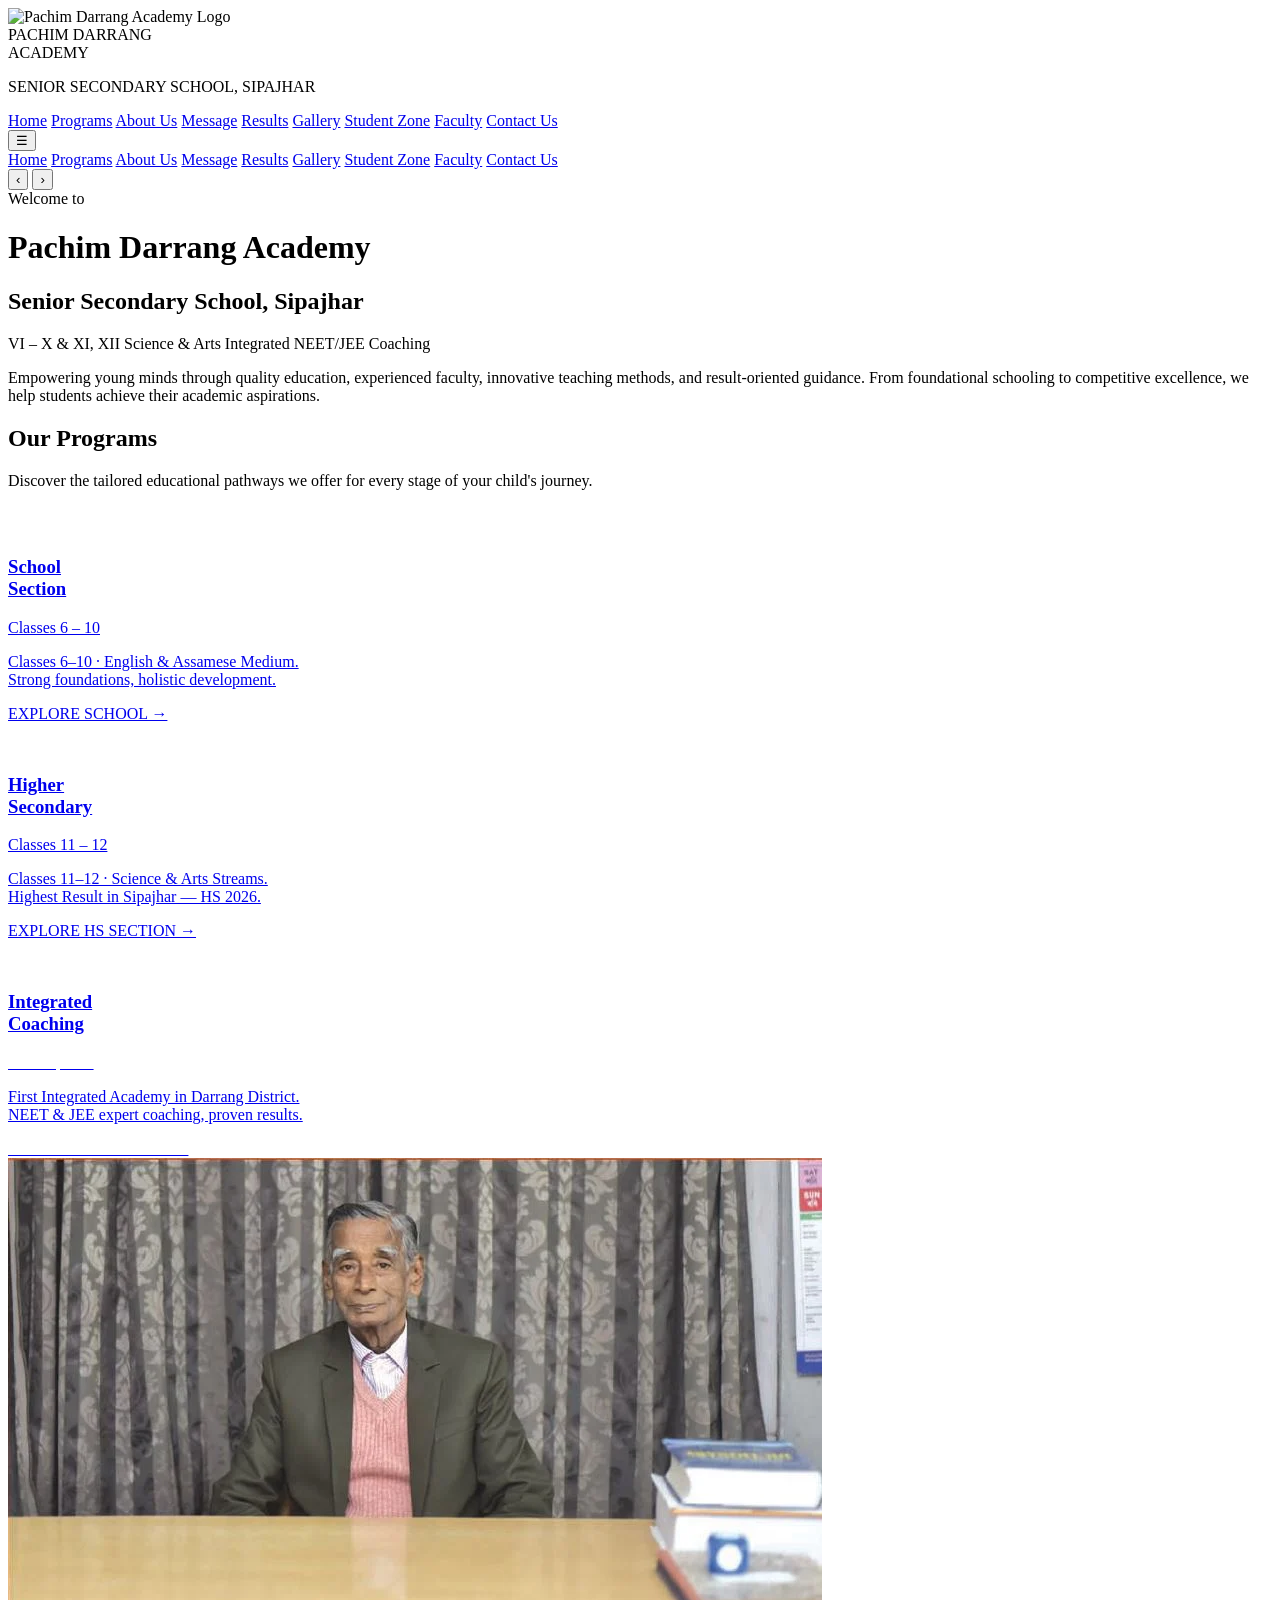
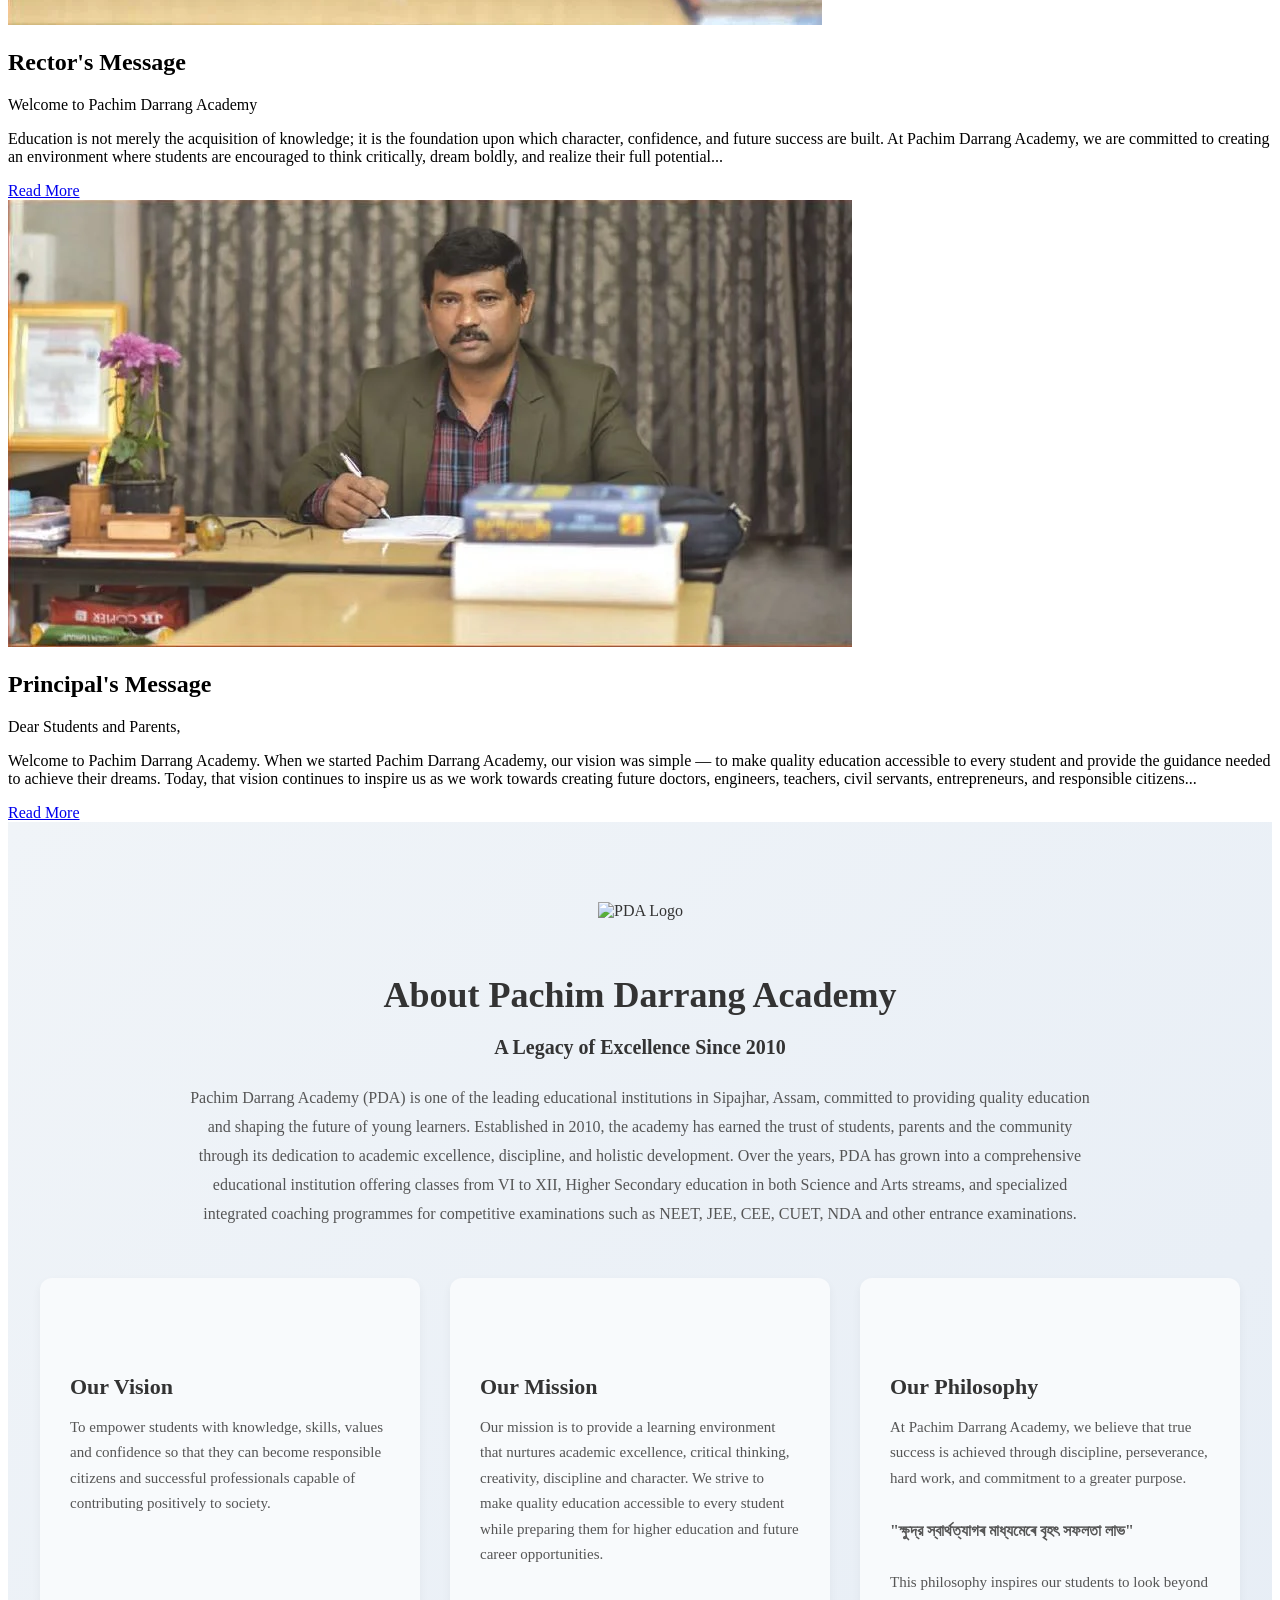
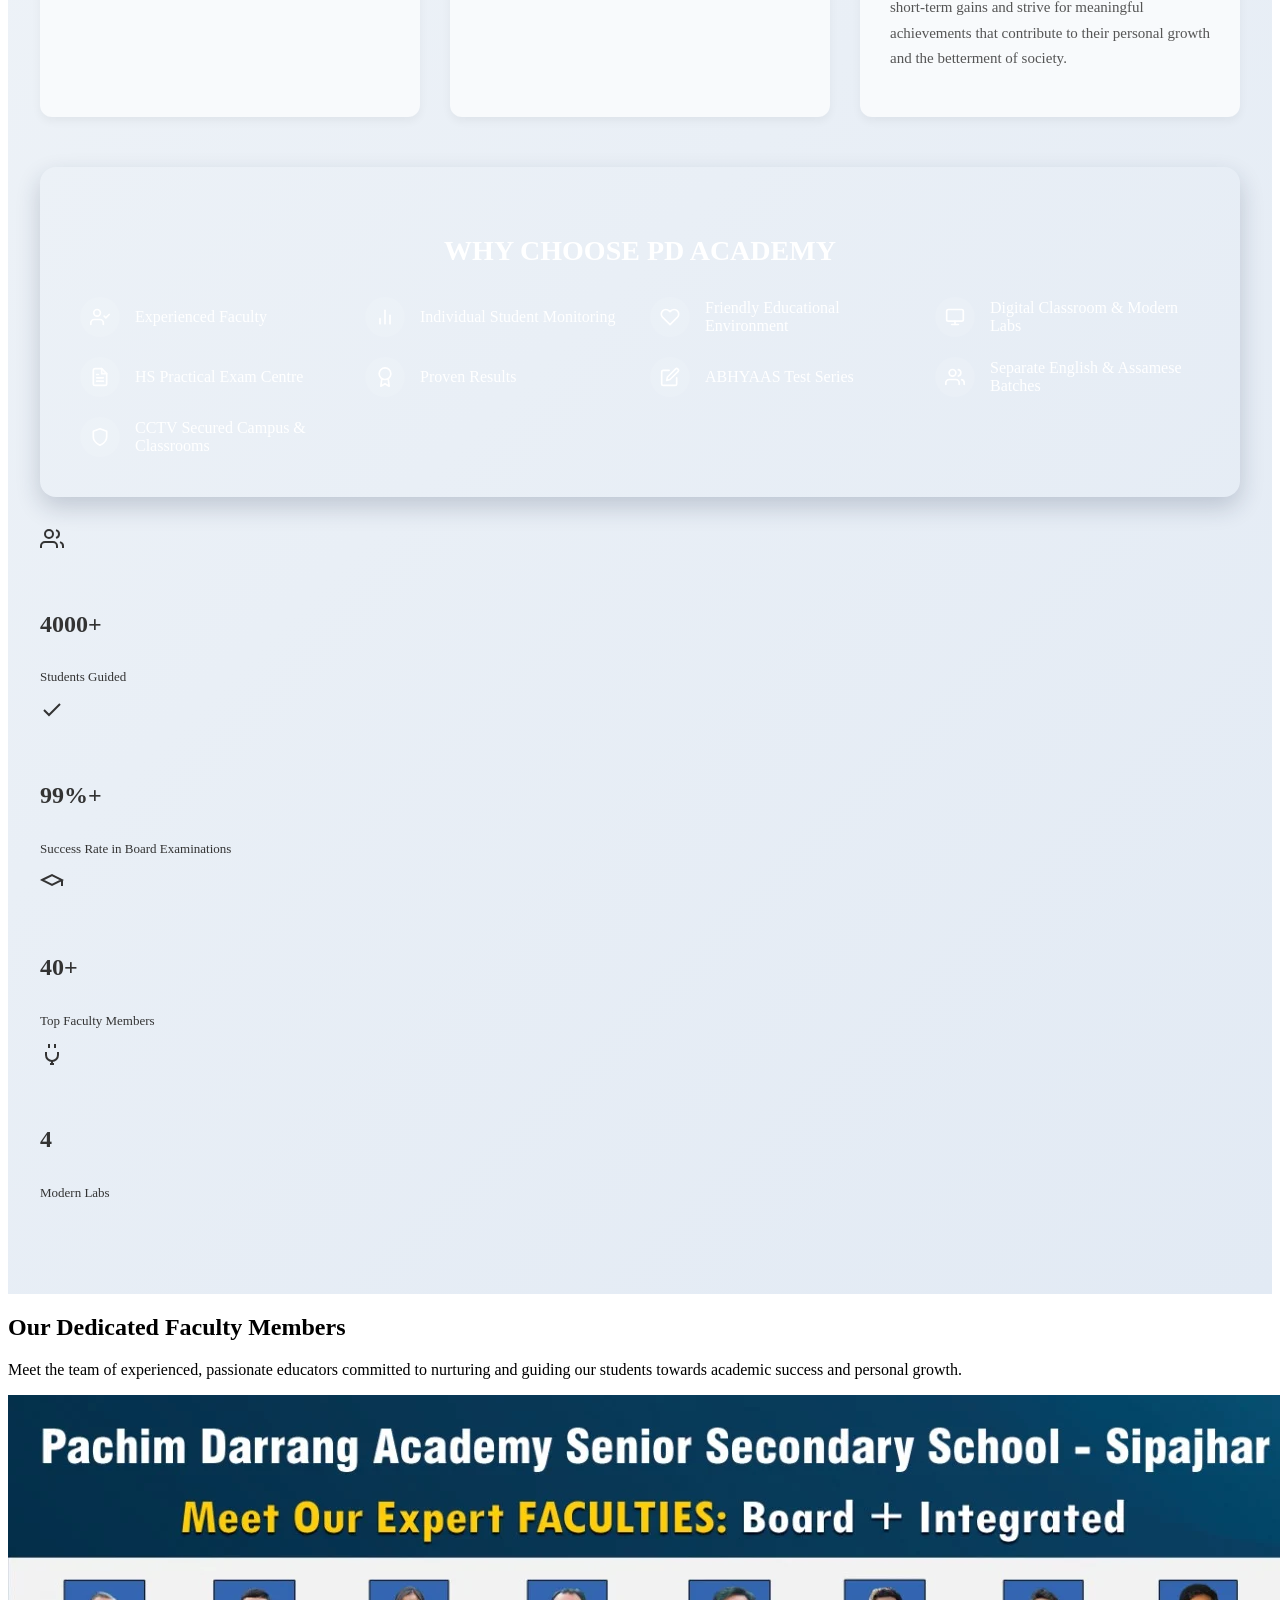
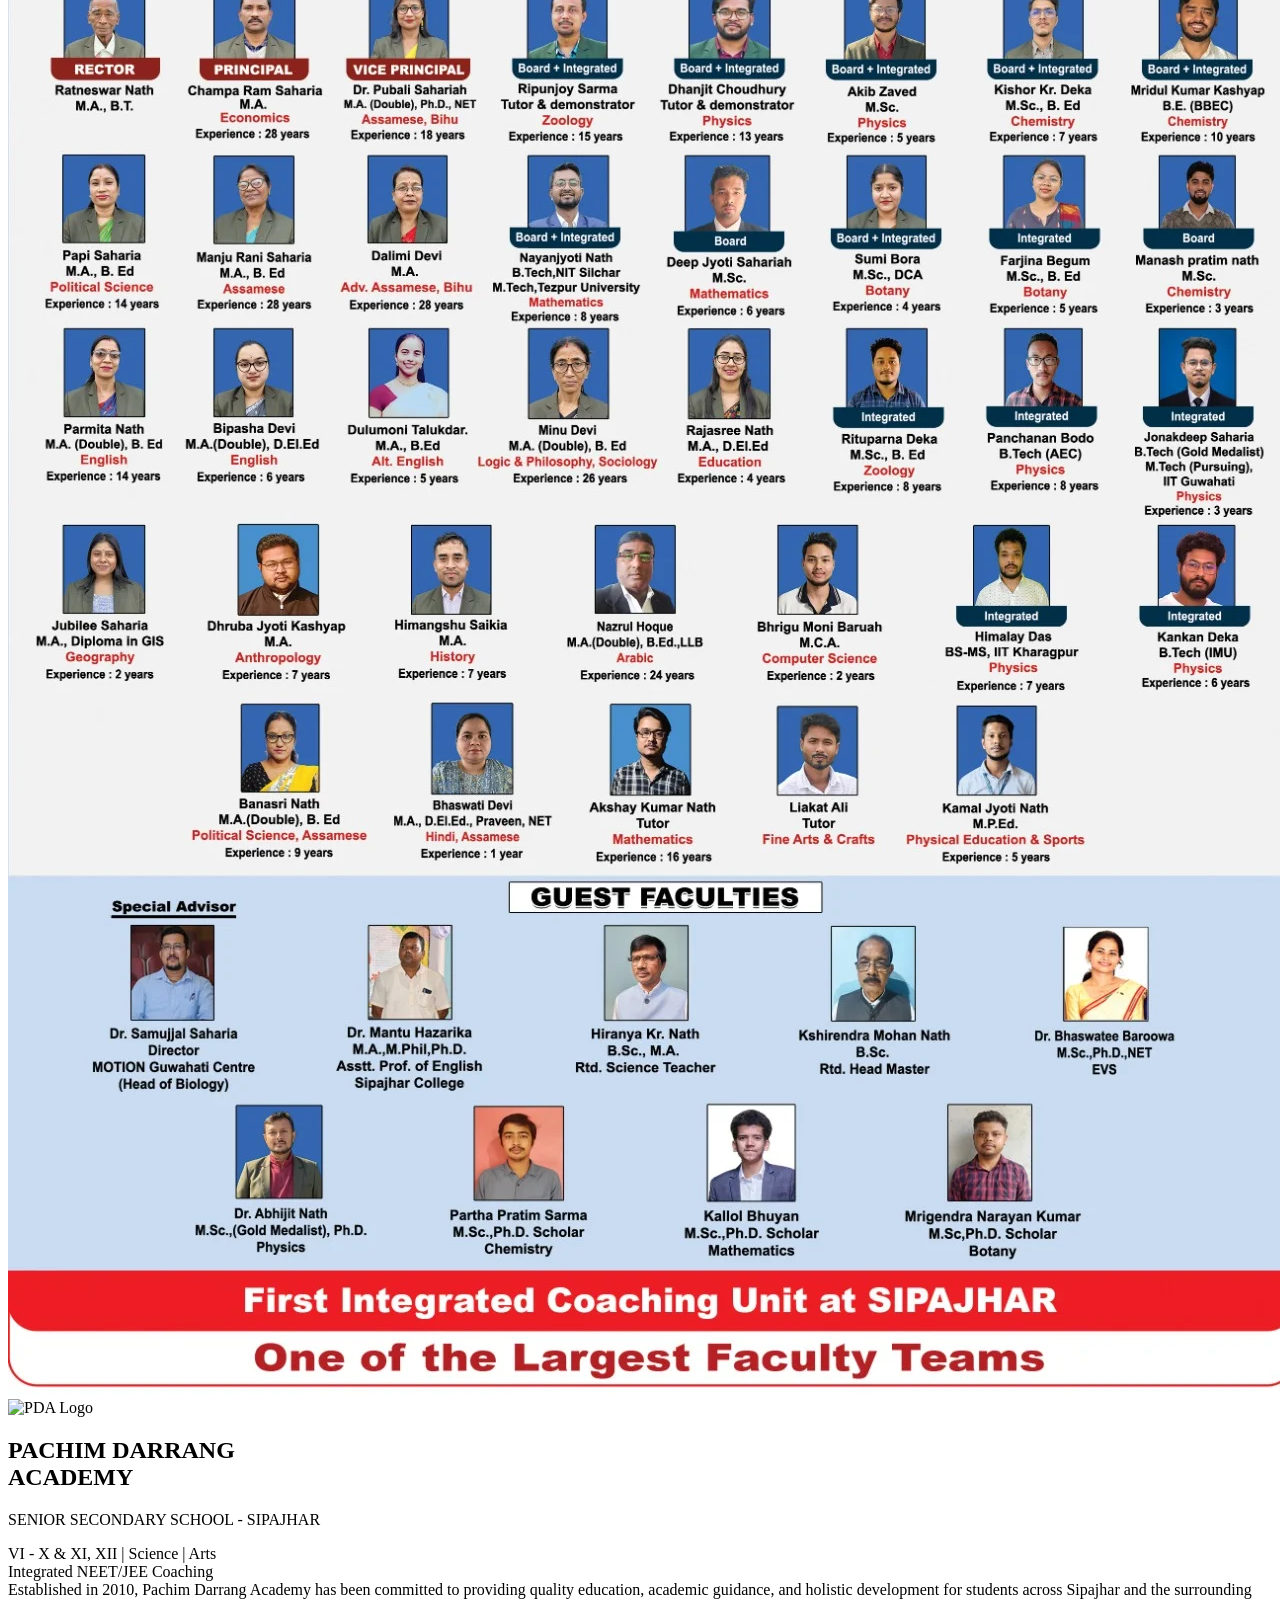
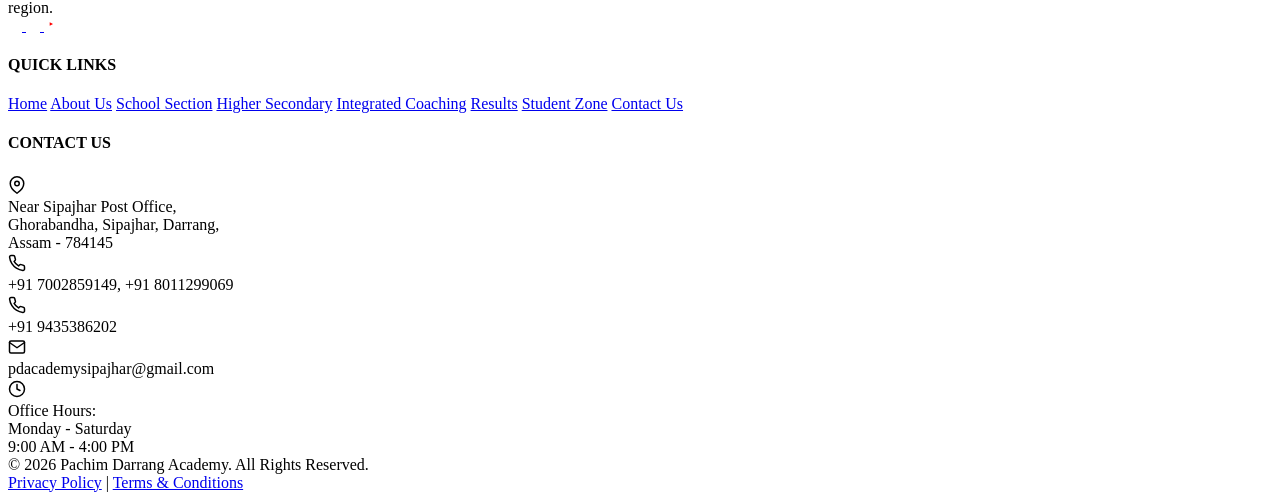
==== index.html @ eb376cf3 "Add files via upload" ====
<!DOCTYPE html>
<html lang="en">
<head>
  <meta charset="UTF-8" />
  <meta name="viewport" content="width=device-width,initial-scale=1.0" />
  <title>Pachim Darrang Academy | Senior Secondary School in Sipajhar</title>
  <meta name="description" content="Pachim Darrang Academy is a premier senior secondary school in Sipajhar, Assam, offering Science, Arts, and Integrated NEET/JEE coaching since 2010." />
  <meta name="keywords" content="Pachim Darrang Academy, PDA Sipajhar, Senior Secondary School Sipajhar, NEET Coaching Assam, JEE Coaching Assam, Best School in Sipajhar" />
  <link
    href="https://fonts.googleapis.com/css2?family=Inter:wght@400;500;600;700;800&family=Playfair+Display:ital,wght@0,600;0,700;1,600;1,700&family=Dancing+Script:wght@700&display=swap"
    rel="stylesheet" />
  <link rel="stylesheet" href="/assets/css/style.css" />
  <link rel="stylesheet" href="/assets/css/pages.css" />
  <link rel="stylesheet" href="/assets/css/responsive.css" />
  <meta property="og:title" content="Pachim Darrang Academy | Senior Secondary School in Sipajhar" />
  <meta property="og:description" content="Pachim Darrang Academy is a premier senior secondary school in Sipajhar, Assam, offering Science, Arts, and Integrated NEET/JEE coaching since 2010." />
  <meta property="og:type" content="website" />
  <link rel="shortcut icon" href="/favicon.ico" type="image/x-icon" />
  <link rel="icon" type="image/png" sizes="16x16" href="/assets/images/logos/favicon-16x16.png" />
  <link rel="icon" type="image/png" sizes="32x32" href="/assets/images/logos/favicon-32x32.png" />
  <link rel="icon" type="image/png" sizes="48x48" href="/assets/images/logos/favicon-48x48.png" />
  <link rel="apple-touch-icon" sizes="180x180" href="/assets/images/logos/apple-touch-icon.png" />
</head>
<body class="is-home">

  <!-- TOP BAR -->
  <!-- NAVBAR -->
  <nav>
    <div class="nav-inner">
      <div class="logo"><img src="/assets/images/logos/logo-new.png" alt="Pachim Darrang Academy Logo" class="logo-img" />
        <div class="logo-text">
          <div class="site-title">PACHIM DARRANG<br>ACADEMY</div>
          <p>SENIOR SECONDARY SCHOOL, SIPAJHAR</p>
        </div>
      </div>
      <div class="nav-links">
        <a href="#home" class="active">Home</a>
        <a href="#programs">Programs</a>
        <a href="#about">About Us</a>
        <a href="/message/">Message</a>
        <a href="/results/">Results</a>
        <a href="/gallery/">Gallery</a>
        <a href="/student-zone/">Student Zone</a>
        <a href="#faculty">Faculty</a>
        <a href="#contact">Contact Us</a>
      </div>
      <button class="nav-menu-btn" id="menuBtn" onclick="toggleMobileMenu()" aria-label="Toggle menu">☰</button>
    </div>
    <div class="mobile-nav" id="mobileNav">
      <a href="#home" onclick="closeMobileMenu()">Home</a>
      <a href="#programs" onclick="closeMobileMenu()">Programs</a>
      <a href="#about" onclick="closeMobileMenu()">About Us</a>
      <a href="/message/">Message</a>
      <a href="/results/">Results</a>
      <a href="/gallery/">Gallery</a>
      <a href="/student-zone/">Student Zone</a>
      <a href="#faculty" onclick="closeMobileMenu()">Faculty</a>
      <a href="#contact" onclick="closeMobileMenu()">Contact Us</a>
    </div>
  </nav>
  <!-- HERO -->
  <div class="hero" id="home">
    <div class="hero-slider-container">
      <div class="hero-slider-wrapper" id="heroWrapper">
        <div class="hero-slide" style="background-image: url('/assets/images/hero/building.webp');"></div>
        <div class="hero-slide" style="background-image: url('/assets/images/hero/group.webp');"></div>
        <div class="hero-slide" style="background-image: url('/assets/images/hero/building 2.webp');"></div>
        <div class="hero-slide" style="background-image: url('/assets/images/hero/building 3.webp');"></div>
      </div>
    </div>
    <div class="hero-overlay"></div>

    <!-- SLIDER NAVIGATION -->
    <button class="hero-nav-btn prev-btn" id="heroPrevBtn" aria-label="Previous Slide">‹</button>
    <button class="hero-nav-btn next-btn" id="heroNextBtn" aria-label="Next Slide">›</button>

    <!-- SLIDER DOTS -->
    <div class="hero-dots-container" id="heroDots">
      <span class="hero-dot active"></span>
      <span class="hero-dot"></span>
      <span class="hero-dot"></span>
      <span class="hero-dot"></span>
    </div>
    <div class="hero-content">
      <div class="hero-tag">Welcome to</div>
      <h1 class="hero-title">Pachim Darrang Academy</h1>
      <h2 class="hero-title-sub">Senior Secondary School, Sipajhar</h2>
      <div class="hero-badges">
        <span>VI – X &amp; XI, XII</span>
        <span>Science &amp; Arts</span>
        <span>Integrated NEET/JEE Coaching</span>
      </div>
      <p class="hero-sub">Empowering young minds through quality education, experienced faculty, innovative teaching methods, and result-oriented guidance. From foundational schooling to competitive excellence, we help students achieve their academic aspirations.</p>
    </div>
  </div>

  <!-- PROGRAMS SECTION -->
  <div class="programs-section" id="programs">
    <div class="programs-header">
      <h2>Our Programs</h2>
      <p>Discover the tailored educational pathways we offer for every stage of your child's journey.</p>
    </div>
    <div class="section-cards">
      <a class="sc-card sc-green" href="/school/">
        <div class="sc-body" style="width: 100%; position: relative; z-index: 2;">
           <div class="sc-icon"><svg width="28" height="28" viewBox="0 0 24 24" fill="none" stroke="rgba(255,255,255,0.9)" stroke-width="1.8" stroke-linecap="round" stroke-linejoin="round"><path d="M22 10v6M2 10l10-5 10 5-10 5z"/></svg></div>
          <h3>School<br>Section</h3>
          <span class="sc-tag">Classes 6 – 10</span>
          <p>Classes 6–10 · English &amp; Assamese Medium.<br>Strong foundations, holistic development.</p>
          <span class="sc-link">EXPLORE SCHOOL →</span>
        </div>
      </a>
      <a class="sc-card sc-blue" href="/higher-secondary/">
        <div class="sc-body" style="width: 100%; position: relative; z-index: 2;">
          <div class="sc-icon"><svg width="28" height="28" viewBox="0 0 24 24" fill="none" stroke="rgba(255,255,255,0.9)" stroke-width="1.8" stroke-linecap="round" stroke-linejoin="round"><path d="M4 19.5A2.5 2.5 0 0 1 6.5 17H20"/><path d="M6.5 2H20v20H6.5A2.5 2.5 0 0 1 4 19.5v-15A2.5 2.5 0 0 1 6.5 2z"/></svg></div>
          <h3>Higher<br>Secondary</h3>
          <span class="sc-tag">Classes 11 – 12</span>
          <p>Classes 11–12 · Science &amp; Arts Streams.<br>Highest Result in Sipajhar — HS 2026.</p>
          <span class="sc-link">EXPLORE HS SECTION →</span>
        </div>
      </a>
      <a class="sc-card sc-red" href="/integrated-coaching/">
        <div class="sc-body" style="width: 100%; position: relative; z-index: 2;">
          <div class="sc-icon"><svg width="28" height="28" viewBox="0 0 24 24" fill="none" stroke="rgba(255,255,255,0.9)" stroke-width="1.8" stroke-linecap="round" stroke-linejoin="round"><circle cx="12" cy="12" r="10"/><circle cx="12" cy="12" r="6"/><circle cx="12" cy="12" r="2"/></svg></div>
          <h3>Integrated<br>Coaching</h3>
          <span class="sc-tag" style="background: rgba(255,255,255,0.25); color: #fff;">NEET &nbsp;|&nbsp; JEE</span>
          <p>First Integrated Academy in Darrang District.<br>NEET &amp; JEE expert coaching, proven results.</p>
          <span class="sc-link" style="border-color: rgba(255,255,255,0.6); color: #fff;">EXPLORE COACHING →</span>
        </div>
      </a>
    </div>
  </div>

  <!-- RECTOR'S MESSAGE PREVIEW SECTION -->
  <section class="leadership-message-preview rector-section">
    <div class="message-preview-container">
      <div class="message-preview-photo">
        <div class="photo-frame"></div>
        <img src="/assets/images/faculty/rector.webp" alt="Rector Ratneswar Nath" />
      </div>
      <div class="message-preview-content">
        <h2>Rector's Message</h2>
        <div class="accent-bar"></div>
        <p class="salutation">Welcome to Pachim Darrang Academy</p>
        <p class="excerpt">
          Education is not merely the acquisition of knowledge; it is the foundation upon which character, confidence, and future success are built. At Pachim Darrang Academy, we are committed to creating an environment where students are encouraged to think critically, dream boldly, and realize their full potential...
        </p>
        <a href="/message/" class="btn-primary read-more-btn">Read More</a>
      </div>
    </div>
  </section>

  <!-- PRINCIPAL'S MESSAGE PREVIEW SECTION -->
  <section class="leadership-message-preview principal-section">
    <div class="message-preview-container">
      <div class="message-preview-photo">
        <div class="photo-frame"></div>
        <img src="/assets/images/faculty/principal.webp" alt="Principal Champa Ram Saharia" />
      </div>
      <div class="message-preview-content">
        <h2>Principal's Message</h2>
        <div class="accent-bar"></div>
        <p class="salutation">Dear Students and Parents,</p>
        <p class="excerpt">
          Welcome to Pachim Darrang Academy. When we started Pachim Darrang Academy, our vision was simple — to make quality education accessible to every student and provide the guidance needed to achieve their dreams. Today, that vision continues to inspire us as we work towards creating future doctors, engineers, teachers, civil servants, entrepreneurs, and responsible citizens...
        </p>
        <a href="/message/" class="btn-primary read-more-btn">Read More</a>
      </div>
    </div>
  </section>

  <!-- ABOUT US SECTION -->
  <div class="about-section" id="about" style="padding: 80px 20px; background: linear-gradient(135deg, #f0f4f8 0%, #e2eaf4 100%); color: #333;">
    <div style="max-width: 1200px; margin: 0 auto;">
      
      <!-- Main Info -->
      <div style="text-align: center; margin-bottom: 50px;">
        <img src="/assets/images/logos/logo-new.png" alt="PDA Logo" style="height: 180px; max-width: 100%; width: auto; object-fit: contain; transform: translateZ(0); will-change: transform; backface-visibility: hidden; image-rendering: auto; margin-bottom: 25px;" />
        <h2 style="font-size: 36px; font-weight: 800; color: var(--navy); margin-bottom: 10px;">About Pachim Darrang Academy</h2>
        <h3 style="font-size: 20px; font-weight: 600; color: var(--orange); margin-bottom: 25px;">A Legacy of Excellence Since 2010</h3>
        <p style="font-size: 16px; line-height: 1.8; max-width: 900px; margin: 0 auto; color: #555;">
          Pachim Darrang Academy (PDA) is one of the leading educational institutions in Sipajhar, Assam, committed to providing quality education and shaping the future of young learners. Established in 2010, the academy has earned the trust of students, parents and the community through its dedication to academic excellence, discipline, and holistic development. Over the years, PDA has grown into a comprehensive educational institution offering classes from VI to XII, Higher Secondary education in both Science and Arts streams, and specialized integrated coaching programmes for competitive examinations such as NEET, JEE, CEE, CUET, NDA and other entrance examinations.
        </p>
      </div>

      <!-- Vision, Mission, Philosophy Grid -->
      <div style="display: grid; grid-template-columns: repeat(auto-fit, minmax(300px, 1fr)); gap: 30px; margin-bottom: 50px;">
        
        <!-- Vision -->
        <div style="background: #f8fafc; padding: 30px; border-radius: 12px; border-top: 4px solid var(--navy); box-shadow: 0 4px 10px rgba(0,0,0,0.05);">
          <div style="margin-bottom: 15px;"><svg width="32" height="32" viewBox="0 0 24 24" fill="none" stroke="var(--navy)" stroke-width="2" stroke-linecap="round" stroke-linejoin="round"><path d="M1 12s4-8 11-8 11 8 11 8-4 8-11 8-11-8-11-8z"></path><circle cx="12" cy="12" r="3"></circle></svg></div>
          <h4 style="font-size: 22px; font-weight: 700; color: var(--navy); margin-bottom: 15px;">Our Vision</h4>
          <p style="font-size: 15px; line-height: 1.7; color: #555;">
            To empower students with knowledge, skills, values and confidence so that they can become responsible citizens and successful professionals capable of contributing positively to society.
          </p>
        </div>

        <!-- Mission -->
        <div style="background: #f8fafc; padding: 30px; border-radius: 12px; border-top: 4px solid var(--orange); box-shadow: 0 4px 10px rgba(0,0,0,0.05);">
          <div style="margin-bottom: 15px;"><svg width="32" height="32" viewBox="0 0 24 24" fill="none" stroke="var(--orange)" stroke-width="2" stroke-linecap="round" stroke-linejoin="round"><path d="M4 15s1-1 4-1 5 2 8 2 4-1 4-1V3s-1 1-4 1-5-2-8-2-4 1-4 1z"></path><line x1="4" y1="22" x2="4" y2="15"></line></svg></div>
          <h4 style="font-size: 22px; font-weight: 700; color: var(--navy); margin-bottom: 15px;">Our Mission</h4>
          <p style="font-size: 15px; line-height: 1.7; color: #555;">
            Our mission is to provide a learning environment that nurtures academic excellence, critical thinking, creativity, discipline and character. We strive to make quality education accessible to every student while preparing them for higher education and future career opportunities.
          </p>
        </div>

        <!-- Philosophy -->
        <div style="background: #f8fafc; padding: 30px; border-radius: 12px; border-top: 4px solid var(--navy); box-shadow: 0 4px 10px rgba(0,0,0,0.05);">
          <div style="margin-bottom: 15px;"><svg width="32" height="32" viewBox="0 0 24 24" fill="none" stroke="var(--navy)" stroke-width="2" stroke-linecap="round" stroke-linejoin="round"><path d="M2 3h6a4 4 0 0 1 4 4v14a3 3 0 0 0-3-3H2z"></path><path d="M22 3h-6a4 4 0 0 0-4 4v14a3 3 0 0 1 3-3h7z"></path></svg></div>
          <h4 style="font-size: 22px; font-weight: 700; color: var(--navy); margin-bottom: 15px;">Our Philosophy</h4>
          <p style="font-size: 15px; line-height: 1.7; color: #555;">
            At Pachim Darrang Academy, we believe that true success is achieved through discipline, perseverance, hard work, and commitment to a greater purpose.<br><br>
            <strong style="color: var(--orange); font-size: 16px;">"ক্ষুদ্র স্বাৰ্থত্যাগৰ মাধ্যমেৰে বৃহৎ সফলতা লাভ"</strong><br><br>
            This philosophy inspires our students to look beyond short-term gains and strive for meaningful achievements that contribute to their personal growth and the betterment of society.
          </p>
        </div>
      </div>

      <!-- Why Choose Us -->
      <div style="background: var(--navy); border-radius: 16px; padding: 40px; color: #fff; box-shadow: 0 10px 25px rgba(26, 39, 68, 0.2);">
        <h3 style="font-size: 28px; font-weight: 800; text-align: center; margin-bottom: 30px; color: #fff;">WHY CHOOSE PD ACADEMY</h3>
        <div style="display: grid; grid-template-columns: repeat(auto-fit, minmax(250px, 1fr)); gap: 20px;">
          
          <div style="display: flex; align-items: center; gap: 15px;">
            <div style="background: rgba(255,255,255,0.1); width: 40px; height: 40px; display: flex; align-items: center; justify-content: center; border-radius: 50%; color: var(--orange); flex-shrink: 0;"><svg width="20" height="20" viewBox="0 0 24 24" fill="none" stroke="currentColor" stroke-width="2" stroke-linecap="round" stroke-linejoin="round"><path d="M16 21v-2a4 4 0 0 0-4-4H5a4 4 0 0 0-4 4v2"></path><circle cx="8.5" cy="7" r="4"></circle><polyline points="17 11 19 13 23 9"></polyline></svg></div>
            <span style="font-size: 16px; font-weight: 500;">Experienced Faculty</span>
          </div>
          <div style="display: flex; align-items: center; gap: 15px;">
            <div style="background: rgba(255,255,255,0.1); width: 40px; height: 40px; display: flex; align-items: center; justify-content: center; border-radius: 50%; color: var(--orange); flex-shrink: 0;"><svg width="20" height="20" viewBox="0 0 24 24" fill="none" stroke="currentColor" stroke-width="2" stroke-linecap="round" stroke-linejoin="round"><line x1="18" y1="20" x2="18" y2="10"></line><line x1="12" y1="20" x2="12" y2="4"></line><line x1="6" y1="20" x2="6" y2="14"></line></svg></div>
            <span style="font-size: 16px; font-weight: 500;">Individual Student Monitoring</span>
          </div>
          <div style="display: flex; align-items: center; gap: 15px;">
            <div style="background: rgba(255,255,255,0.1); width: 40px; height: 40px; display: flex; align-items: center; justify-content: center; border-radius: 50%; color: var(--orange); flex-shrink: 0;"><svg width="20" height="20" viewBox="0 0 24 24" fill="none" stroke="currentColor" stroke-width="2" stroke-linecap="round" stroke-linejoin="round"><path d="M20.84 4.61a5.5 5.5 0 0 0-7.78 0L12 5.67l-1.06-1.06a5.5 5.5 0 0 0-7.78 7.78l1.06 1.06L12 21.23l7.78-7.78 1.06-1.06a5.5 5.5 0 0 0 0-7.78z"></path></svg></div>
            <span style="font-size: 16px; font-weight: 500;">Friendly Educational Environment</span>
          </div>
          <div style="display: flex; align-items: center; gap: 15px;">
            <div style="background: rgba(255,255,255,0.1); width: 40px; height: 40px; display: flex; align-items: center; justify-content: center; border-radius: 50%; color: var(--orange); flex-shrink: 0;"><svg width="20" height="20" viewBox="0 0 24 24" fill="none" stroke="currentColor" stroke-width="2" stroke-linecap="round" stroke-linejoin="round"><rect x="2" y="3" width="20" height="14" rx="2" ry="2"></rect><line x1="8" y1="21" x2="16" y2="21"></line><line x1="12" y1="17" x2="12" y2="21"></line></svg></div>
            <span style="font-size: 16px; font-weight: 500;">Digital Classroom &amp; Modern Labs</span>
          </div>
          <div style="display: flex; align-items: center; gap: 15px;">
            <div style="background: rgba(255,255,255,0.1); width: 40px; height: 40px; display: flex; align-items: center; justify-content: center; border-radius: 50%; color: var(--orange); flex-shrink: 0;"><svg width="20" height="20" viewBox="0 0 24 24" fill="none" stroke="currentColor" stroke-width="2" stroke-linecap="round" stroke-linejoin="round"><path d="M14 2H6a2 2 0 0 0-2 2v16a2 2 0 0 0 2 2h12a2 2 0 0 0 2-2V8z"></path><polyline points="14 2 14 8 20 8"></polyline><line x1="16" y1="13" x2="8" y2="13"></line><line x1="16" y1="17" x2="8" y2="17"></line><polyline points="10 9 9 9 8 9"></polyline></svg></div>
            <span style="font-size: 16px; font-weight: 500;">HS Practical Exam Centre</span>
          </div>
          <div style="display: flex; align-items: center; gap: 15px;">
            <div style="background: rgba(255,255,255,0.1); width: 40px; height: 40px; display: flex; align-items: center; justify-content: center; border-radius: 50%; color: var(--orange); flex-shrink: 0;"><svg width="20" height="20" viewBox="0 0 24 24" fill="none" stroke="currentColor" stroke-width="2" stroke-linecap="round" stroke-linejoin="round"><circle cx="12" cy="8" r="7"></circle><polyline points="8.21 13.89 7 23 12 20 17 23 15.79 13.88"></polyline></svg></div>
            <span style="font-size: 16px; font-weight: 500;">Proven Results</span>
          </div>
          <div style="display: flex; align-items: center; gap: 15px;">
            <div style="background: rgba(255,255,255,0.1); width: 40px; height: 40px; display: flex; align-items: center; justify-content: center; border-radius: 50%; color: var(--orange); flex-shrink: 0;"><svg width="20" height="20" viewBox="0 0 24 24" fill="none" stroke="currentColor" stroke-width="2" stroke-linecap="round" stroke-linejoin="round"><path d="M11 4H4a2 2 0 0 0-2 2v14a2 2 0 0 0 2 2h14a2 2 0 0 0 2-2v-7"></path><path d="M18.5 2.5a2.121 2.121 0 0 1 3 3L12 15l-4 1 1-4 9.5-9.5z"></path></svg></div>
            <span style="font-size: 16px; font-weight: 500;">ABHYAAS Test Series</span>
          </div>
          <div style="display: flex; align-items: center; gap: 15px;">
            <div style="background: rgba(255,255,255,0.1); width: 40px; height: 40px; display: flex; align-items: center; justify-content: center; border-radius: 50%; color: var(--orange); flex-shrink: 0;"><svg width="20" height="20" viewBox="0 0 24 24" fill="none" stroke="currentColor" stroke-width="2" stroke-linecap="round" stroke-linejoin="round"><path d="M17 21v-2a4 4 0 0 0-4-4H5a4 4 0 0 0-4 4v2"></path><circle cx="9" cy="7" r="4"></circle><path d="M23 21v-2a4 4 0 0 0-3-3.87"></path><path d="M16 3.13a4 4 0 0 1 0 7.75"></path></svg></div>
            <span style="font-size: 16px; font-weight: 500;">Separate English &amp; Assamese Batches</span>
          </div>
          <div style="display: flex; align-items: center; gap: 15px;">
            <div style="background: rgba(255,255,255,0.1); width: 40px; height: 40px; display: flex; align-items: center; justify-content: center; border-radius: 50%; color: var(--orange); flex-shrink: 0;"><svg width="20" height="20" viewBox="0 0 24 24" fill="none" stroke="currentColor" stroke-width="2" stroke-linecap="round" stroke-linejoin="round"><path d="M12 22s8-4 8-10V5l-8-3-8 3v7c0 6 8 10 8 10z"></path></svg></div>
            <span style="font-size: 16px; font-weight: 500;">CCTV Secured Campus &amp; Classrooms</span>
          </div>

        </div>
      </div>

      <!-- Stats Bar -->
      <div class="stats-row" style="margin-top: 30px; margin-bottom: 0;">
        <div class="stats-item">
          <div class="stats-icon bg-navy" style="width: 52px; height: 52px; border-radius: 50%; flex-shrink: 0; background: var(--navy);"><svg width="24" height="24" viewBox="0 0 24 24" fill="none" stroke="currentColor" stroke-width="2"><path d="M17 21v-2a4 4 0 0 0-4-4H5a4 4 0 0 0-4 4v2"></path><circle cx="9" cy="7" r="4"></circle><path d="M23 21v-2a4 4 0 0 0-3-3.87"></path><path d="M16 3.13a4 4 0 0 1 0 7.75"></path></svg></div>
          <div>
            <h4 class="stats-num" style="font-size: 24px;">4000+</h4>
            <p class="stats-label" style="font-size: 13px;">Students Guided</p>
          </div>
        </div>
        <div class="stats-item">
          <div class="stats-icon bg-navy" style="width: 52px; height: 52px; border-radius: 50%; flex-shrink: 0; background: var(--navy);"><svg width="24" height="24" viewBox="0 0 24 24" fill="none" stroke="currentColor" stroke-width="2"><polyline points="20 6 9 17 4 12"></polyline></svg></div>
          <div>
            <h4 class="stats-num" style="font-size: 24px;">99%+</h4>
            <p class="stats-label" style="font-size: 13px;">Success Rate in Board Examinations</p>
          </div>
        </div>
        <div class="stats-item">
          <div class="stats-icon bg-navy" style="width: 52px; height: 52px; border-radius: 50%; flex-shrink: 0; background: var(--navy);"><svg width="24" height="24" viewBox="0 0 24 24" fill="none" stroke="currentColor" stroke-width="2"><path d="M22 10v6M2 10l10-5 10 5-10 5z"></path></svg></div>
          <div>
            <h4 class="stats-num" style="font-size: 24px;">40+</h4>
            <p class="stats-label" style="font-size: 13px;">Top Faculty Members</p>
          </div>
        </div>
        <div class="stats-item">
          <div class="stats-icon bg-navy" style="width: 52px; height: 52px; border-radius: 50%; flex-shrink: 0; background: var(--navy);"><svg width="24" height="24" viewBox="0 0 24 24" fill="none" stroke="currentColor" stroke-width="2"><path d="M9 2v4"></path><path d="M15 2v4"></path><path d="M10 22h4"></path><path d="M12 18v4"></path><path d="M6 10v3a6 6 0 0 0 12 0v-3"></path></svg></div>
          <div>
            <h4 class="stats-num" style="font-size: 24px;">4</h4>
            <p class="stats-label" style="font-size: 13px;">Modern Labs</p>
          </div>
        </div>
      </div>
      
    </div>
  </div>

  <!-- FACULTY GROUP PHOTO SECTION -->
  <section id="faculty" class="homepage-faculty-section">
    <div class="faculty-section-inner">
      <h2 class="faculty-section-title">Our Dedicated Faculty Members</h2>
      <p class="faculty-section-subtitle">
        Meet the team of experienced, passionate educators committed to nurturing and guiding our students towards academic success and personal growth.
      </p>
      <div class="faculty-photo-card">
        <img src="/assets/images/faculty/faculty.webp" alt="Pachim Darrang Academy Faculty Members" class="faculty-photo-img" />
      </div>
    </div>
  </section>

  <!-- FOOTER -->
  <footer id="contact">
    <div class="footer-inner">
      <div class="footer-col brand-col">
        <div class="footer-logo-row">
          <img src="/assets/images/logos/logo-new.png" alt="PDA Logo" class="footer-logo" />
          <div class="footer-brand-text">
            <h2>PACHIM DARRANG<br>ACADEMY</h2>
            <p>SENIOR SECONDARY SCHOOL - SIPAJHAR</p>
          </div>
        </div>
        <div class="footer-streams">
          VI - X &amp; XI, XII | Science | Arts<br>
          Integrated NEET/JEE Coaching
        </div>
        <div class="footer-desc">
          Established in 2010, Pachim Darrang Academy has been committed to providing quality education, academic guidance, and holistic development for students across Sipajhar and the surrounding region.
        </div>
        <div class="socials">
          <a href="https://www.facebook.com/Pachim-Darrang-Academy-106707741075172" target="_blank" class="soc-btn soc-fb" title="Facebook">
            <svg width="14" height="14" viewBox="0 0 24 24" fill="#fff"><path d="M18 2h-3a5 5 0 0 0-5 5v3H7v4h3v8h4v-8h3l1-4h-4V7a1 1 0 0 1 1-1h3z"/></svg>
          </a>
          <a href="https://www.instagram.com/pdacademy_sipajhar?igsh=MWY0Y3dkMHJkYXhjZA==" target="_blank" class="soc-btn soc-ig" title="Instagram">
            <svg width="14" height="14" viewBox="0 0 24 24" fill="none" stroke="#fff" stroke-width="2" stroke-linecap="round" stroke-linejoin="round"><rect x="2" y="2" width="20" height="20" rx="5" ry="5"/><circle cx="12" cy="12" r="4"/><circle cx="17.5" cy="6.5" r="1" fill="#fff" stroke="none"/></svg>
          </a>
          <a href="https://www.youtube.com/channel/UCRtI3rfI2QcD23pldSsr-2Q" target="_blank" class="soc-btn soc-yt" title="YouTube">
            <svg width="14" height="14" viewBox="0 0 24 24" fill="#fff"><path d="M22.54 6.42a2.78 2.78 0 0 0-1.95-1.96C18.88 4 12 4 12 4s-6.88 0-8.59.46A2.78 2.78 0 0 0 1.46 6.42 29 29 0 0 0 1 12a29 29 0 0 0 .46 5.58 2.78 2.78 0 0 0 1.95 1.96C5.12 20 12 20 12 20s6.88 0 8.59-.46a2.78 2.78 0 0 0 1.95-1.96A29 29 0 0 0 23 12a29 29 0 0 0-.46-5.58z"/><polygon points="9.75 15.02 15.5 12 9.75 8.98 9.75 15.02" fill="#FF0000"/></svg>
          </a>
        </div>
      </div>
      
      <div class="footer-col links-col">
        <h4>QUICK LINKS</h4>
        <div class="footer-links">
          <a href="#home">Home</a>
          <a href="#about">About Us</a>
          <a href="/school/">School Section</a>
          <a href="/higher-secondary/">Higher Secondary</a>
          <a href="/integrated-coaching/">Integrated Coaching</a>
          <a href="/results/">Results</a>
          <a href="/student-zone/">Student Zone</a>
          <a href="#contact">Contact Us</a>
        </div>
      </div>
      
      <div class="footer-col contact-col">
        <h4>CONTACT US</h4>
        <div class="contact-item">
          <svg width="18" height="18" viewBox="0 0 24 24" fill="none" stroke="currentColor" stroke-width="2" stroke-linecap="round" stroke-linejoin="round" style="flex-shrink: 0; margin-top: 2px;"><path d="M21 10c0 7-9 13-9 13s-9-6-9-13a9 9 0 0 1 18 0z"></path><circle cx="12" cy="10" r="3"></circle></svg>
          <div>Near Sipajhar Post Office,<br>Ghorabandha, Sipajhar, Darrang,<br>Assam - 784145</div>
        </div>
        <div class="contact-item">
          <svg width="18" height="18" viewBox="0 0 24 24" fill="none" stroke="currentColor" stroke-width="2" stroke-linecap="round" stroke-linejoin="round" style="flex-shrink: 0; margin-top: 2px;"><path d="M22 16.92v3a2 2 0 0 1-2.18 2 19.79 19.79 0 0 1-8.63-3.07 19.5 19.5 0 0 1-6-6 19.79 19.79 0 0 1-3.07-8.67A2 2 0 0 1 4.11 2h3a2 2 0 0 1 2 1.72 12.84 12.84 0 0 0 .7 2.81 2 2 0 0 1-.45 2.11L8.09 9.91a16 16 0 0 0 6 6l1.27-1.27a2 2 0 0 1 2.11-.45 12.84 12.84 0 0 0 2.81.7A2 2 0 0 1 22 16.92z"></path></svg>
          <div>+91 7002859149, +91 8011299069</div>
        </div>
        <div class="contact-item">
          <svg width="18" height="18" viewBox="0 0 24 24" fill="none" stroke="currentColor" stroke-width="2" stroke-linecap="round" stroke-linejoin="round" style="flex-shrink: 0; margin-top: 2px;"><path d="M22 16.92v3a2 2 0 0 1-2.18 2 19.79 19.79 0 0 1-8.63-3.07 19.5 19.5 0 0 1-6-6 19.79 19.79 0 0 1-3.07-8.67A2 2 0 0 1 4.11 2h3a2 2 0 0 1 2 1.72 12.84 12.84 0 0 0 .7 2.81 2 2 0 0 1-.45 2.11L8.09 9.91a16 16 0 0 0 6 6l1.27-1.27a2 2 0 0 1 2.11-.45 12.84 12.84 0 0 0 2.81.7A2 2 0 0 1 22 16.92z"></path></svg>
          <div>+91 9435386202</div>
        </div>
        <div class="contact-item">
          <svg width="18" height="18" viewBox="0 0 24 24" fill="none" stroke="currentColor" stroke-width="2" stroke-linecap="round" stroke-linejoin="round" style="flex-shrink: 0; margin-top: 2px;"><path d="M4 4h16c1.1 0 2 .9 2 2v12c0 1.1-.9 2-2 2H4c-1.1 0-2-.9-2-2V6c0-1.1.9-2 2-2z"></path><polyline points="22,6 12,13 2,6"></polyline></svg>
          <div>pdacademysipajhar@gmail.com</div>
        </div>
        <div class="contact-item">
          <svg width="18" height="18" viewBox="0 0 24 24" fill="none" stroke="currentColor" stroke-width="2" stroke-linecap="round" stroke-linejoin="round" style="flex-shrink: 0; margin-top: 2px;"><circle cx="12" cy="12" r="10"></circle><polyline points="12 6 12 12 16 14"></polyline></svg>
          <div>Office Hours:<br>Monday - Saturday<br>9:00 AM - 4:00 PM</div>
        </div>
      </div>
    </div>
    
    <div class="footer-bottom-wrapper">
      <div class="footer-bottom">
        <div class="fb-left">© 2026 Pachim Darrang Academy. All Rights Reserved.</div>
        <div class="fb-right"><a href="#">Privacy Policy</a> | <a href="#">Terms &amp; Conditions</a></div>
      </div>
    </div>
  </footer>

  <script src="/assets/js/navigation.js"></script>
  <script src="/assets/js/main.js"></script>
</body>
</html>
---- assets/css/responsive.css ----
/* ── COMPREHENSIVE MOBILE RESPONSIVE ── */
    @media(max-width:768px) {

      /* TOPBAR */
      .topbar .inner { flex-direction: column; gap: 6px; text-align: center; padding: 10px 16px; }
      .tb-left, .tb-right { flex-wrap: wrap; justify-content: center; gap: 10px; }
      .social-links { border-left: none; padding-left: 0; border-top: 1px solid rgba(255,255,255,0.15); padding-top: 8px; }

      /* NAV */
      .nav-inner { height: 70px; padding: 0 16px; }
      .logo-text h1 { font-size: 14px; }
      .logo-text p { font-size: 9px; }
      .logo-img { height: 52px !important; width: auto !important; flex-shrink: 0 !important; }

      /* HERO */
      .hero { min-height: 85vh; }
      .hero-content { padding: 0 16px; gap: 12px; }
      .hero-tag { font-size: 24px !important; margin-bottom: -5px !important; display: block !important; padding: 0 !important; background: none !important; border: none !important; }
      .hero-title { font-size: 38px !important; letter-spacing: 0; }
      .hero-title-sub { font-size: 22px !important; margin-top: 5px !important; }
      .hero-badges { display: flex; flex-wrap: wrap; gap: 6px; }
      .hero-badges span { font-size: 11px !important; padding: 4px 10px !important; }
      .hero-sub { font-size: 14px; }
      .hero-btns { flex-direction: column; gap: 10px; width: 100%; }
      .btn-tour { padding: 12px 24px !important; font-size: 13px !important; width: 100% !important; text-align: center !important; }

      /* PROGRAMS */
      .programs-section { margin: 40px 0; }
      .programs-header h2 { font-size: 24px; }
      .section-cards { grid-template-columns: 1fr; gap: 16px; padding: 0 16px; }
      .sc-card { border-radius: 10px; }
      .sc-body { padding: 16px; }
      .sc-card h3 { font-size: 18px; }

      /* MIDDLE (achievements / performers / notices) */
      .middle { grid-template-columns: 1fr; gap: 16px; padding: 0 16px; margin-top: 20px; }
      .achieve-grid { grid-template-columns: repeat(2, 1fr); }
      .perf-grid { grid-template-columns: repeat(2, 1fr); }

      /* QUICK LINKS */
      .ql-inner { gap: 12px; padding: 16px; }
      .ql-item { flex: 1 1 40%; }

      /* ABOUT SECTION */
      .about-section { padding: 50px 16px !important; }
      .about-section h2 { font-size: 26px !important; }
      .about-section h3 { font-size: 16px !important; }
      .about-section p { font-size: 14px !important; }

      /* GALLERY */
      .gallery-section { padding: 0 16px; margin: 40px auto; }
      .gallery-header h2 { font-size: 22px; }

      /* FOOTER */
      footer { padding: 30px 16px 16px; }
      .footer-inner { grid-template-columns: 1fr; gap: 24px; }
      .footer-brand h2 { font-size: 18px; }
      .subscribe { flex-direction: column; }
      .subscribe input, .subscribe button { width: 100%; }

      /* OVERLAY PAGES — inner content */
      .op-content { padding: 20px 16px; margin: 20px 12px; }
      .op-header { padding: 12px 16px; }
      .op-title { font-size: 15px; }

      /* OVERLAY: all inline-styled large paddings */
      .subpage-hero { padding: 40px 16px !important; }
      .subpage-section-lg { padding: 30px 16px !important; }
      .subpage-section-md { padding: 24px 16px !important; }
      .subpage-section      { padding: 24px 16px !important; }
      .subpage-section-sm { padding: 24px 16px !important; }
      .subpage-card      { padding: 20px 14px !important; }

      /* OVERLAY: flex rows → column */
      .flex-row { flex-direction: column !important; }

      /* HEADING SIZES in overlays */
      .subpage-hero h1 { font-size: 28px !important; }
      .subpage-section h2 { font-size: 22px !important; }
      .subpage-card h3 { font-size: 20px !important; }
      .subpage-section h3 { font-size: 19px !important; }
      .subpage-card h3 { font-size: 18px !important; }

      /* RECTOR / PRINCIPAL cards */
      .profile-name { font-size: 20px !important; }
      .profile-photo-block { width: 120px !important; height: 150px !important; }

      /* STATS BARS */
      .stats-row { gap: 16px !important; }

      /* GRIDS in overlays → single col */
      .grid-autofit { grid-template-columns: 1fr !important; }
      .grid-2col         { grid-template-columns: 1fr !important; }

      /* ABHYAAS / why-choose grids */
      .grid-250 { grid-template-columns: 1fr 1fr !important; gap: 12px !important; }
      .grid-300 { grid-template-columns: 1fr !important; }
      .grid-200 { grid-template-columns: 1fr 1fr !important; }

      /* stream subject 2-col → 1-col */
      .subjects-grid { grid-template-columns: 1fr !important; }
      .subjects-grid-lg { grid-template-columns: 1fr !important; }
    }

    @media(max-width:480px) {
      .hero-title { font-size: 22px; }
      .achieve-grid { grid-template-columns: 1fr 1fr; }
       .grid-200 { grid-template-columns: 1fr !important; }
      .ql-item { flex: 1 1 100%; }

      /* rector/principal photo block stack */
      .profile-flex { flex-direction: column !important; align-items: center !important; }

      /* fix why choose text size on very small screens to fit 2 cols */
      .about-section .grid-250 span { font-size: 13px !important; line-height: 1.3; }

      /* hero stat badges */
      .badge-btn { font-size: 12px !important; padding: 8px 14px !important; }
    }

    /* ── GLOBAL FLUID FIXES ── */
    *, *::before, *::after { box-sizing: border-box; min-width: 0; }

    .nav-inner, .section-cards, .middle, .footer-inner,
    .ql-inner, .gallery-section, .gallery-grid,
    .op-content { max-width: 100%; }

    @media(max-width:768px) {
      /* prevent any element from overflowing */
      section, div:not(.hero-slider-wrapper), header, footer, nav { max-width: 100vw; }

      /* topbar */
      .topbar .inner { flex-direction: column; align-items: center; gap: 6px; padding: 10px 14px; font-size: 12px; }
      .tb-left, .tb-right { flex-wrap: wrap; justify-content: center; gap: 8px; }
      .social-links { border-left: none; border-top: 1px solid rgba(255,255,255,.15); padding: 8px 0 0; margin: 0; }

      /* nav */
      nav { position: sticky; top: 0; z-index: 100; }
      .nav-inner { height: 68px; padding: 0 14px; }
      .logo-text h1 { font-size: 13px; line-height: 1.2; }
      .logo-text p  { font-size: 9px; }
      .logo-img { height: 52px !important; }

      /* hero */
      .hero { min-height: 80vh; padding: 0; }
      .hero-content { padding: 30px 16px; gap: 10px; }
      .hero-tag { font-size: 20px !important; margin-bottom: -5px !important; display: block !important; padding: 0 !important; background: none !important; border: none !important; }
      .hero-title { font-size: 30px !important; letter-spacing: 0; }
      .hero-title-sub { font-size: 18px !important; margin-top: 5px !important; }
      .hero-badges { display: flex; flex-wrap: wrap; gap: 6px; }
      .hero-badges span { font-size: 11px !important; padding: 4px 10px !important; }
      .hero-sub  { font-size: 13px !important; }
      .hero-btns { flex-direction: column; gap: 10px; width: 100%; }
      .btn-tour { padding: 12px !important; font-size: 13px !important; width: 100% !important; text-align: center !important; }

      /* programs */
      .programs-section { margin: 32px 0; }
      .programs-header { padding: 0 14px; }
      .programs-header h2 { font-size: 22px; }
      .programs-header p  { font-size: 13px; }
      .section-cards { grid-template-columns: 1fr; gap: 14px; padding: 0 14px; }
      .sc-body { padding: 16px 14px; }
      .sc-card h3 { font-size: 17px; }
      .sc-img-placeholder { display: none !important; }

      /* middle section */
      .middle { grid-template-columns: 1fr; gap: 14px; padding: 0 14px; margin-top: 16px; }
      .achieve-grid { grid-template-columns: repeat(2, 1fr); }
      .perf-grid    { grid-template-columns: repeat(2, 1fr); }
      .ach-num { font-size: 20px; }

      /* quick links */
      .ql-inner { gap: 10px; padding: 14px; }
      .ql-item  { flex: 1 1 44%; }

      /* about section */
      .about-section { padding: 40px 14px !important; }

      /* gallery */
      .gallery-section { padding: 0 14px; margin: 36px auto; }
      .gallery-grid { grid-template-columns: 1fr 1fr; gap: 12px; }
      .gallery-header h2 { font-size: 22px; }

      /* footer */
      footer { padding: 28px 14px 14px; }
      .footer-inner { grid-template-columns: 1fr; gap: 20px; }
      .footer-brand h2 { font-size: 16px; }
      .subscribe { flex-direction: column; }
      .subscribe input, .subscribe button { width: 100%; }

      /* overlay header */
      .op-header { padding: 10px 14px; }
      .op-title  { font-size: 14px; }
      .op-back   { width: 36px; height: 36px; font-size: 18px; }
      .op-content { padding: 20px 14px; margin: 16px 10px; }

      /* overlay inner content — scale down large paddings */
      .overlay-page .subpage-hero { padding: 36px 14px !important; }
      .overlay-page .subpage-section-lg { padding: 28px 14px !important; }
      .overlay-page .subpage-section { padding: 22px 14px !important; }
      .overlay-page .subpage-section-sm { padding: 20px 14px !important; }
      .overlay-page .subpage-card { padding: 16px 14px !important; }
      .overlay-page .subpage-card-sm { padding: 16px 14px !important; }

      /* overlay headings */
      .overlay-page h1 { font-size: 26px !important; }
      .overlay-page h2 { font-size: 20px !important; }
      .overlay-page h3 { font-size: 18px !important; }
      .overlay-page h4 { font-size: 15px !important; }

      /* overlay flex rows → col */
      .overlay-page .op-content > div,
      .overlay-page .flex-row { flex-direction: column !important; }

      /* auto-fit grids → 1 col */
      .overlay-page .grid-autofit { grid-template-columns: 1fr !important; }
      .overlay-page .grid-2col          { grid-template-columns: 1fr !important; }

      /* rector/principal photo */
      .overlay-page .profile-photo-block { width: 110px !important; height: 140px !important; }

      /* stats row */
      .overlay-page .stats-row { gap: 12px !important; flex-wrap: wrap !important; }

      /* index page stats bar to 2 cols */
      .stats-row { display: grid !important; grid-template-columns: 1fr 1fr !important; gap: 16px !important; padding: 20px 16px !important; }

      /* coaching hero badges */
      .overlay-page .badge-btn { font-size: 12px !important; padding: 8px 14px !important; }
    }

    @media(max-width:480px) {
      .hero-title { font-size: 20px !important; }
      .achieve-grid { grid-template-columns: 1fr 1fr; }
      .gallery-grid { grid-template-columns: 1fr; }
      .ql-item { flex: 1 1 100%; }
      .overlay-page .grid-200 { grid-template-columns: 1fr !important; }
      .overlay-page .profile-name { font-size: 18px !important; }
      .stats-row { grid-template-columns: 1fr !important; gap: 16px !important; }
    }
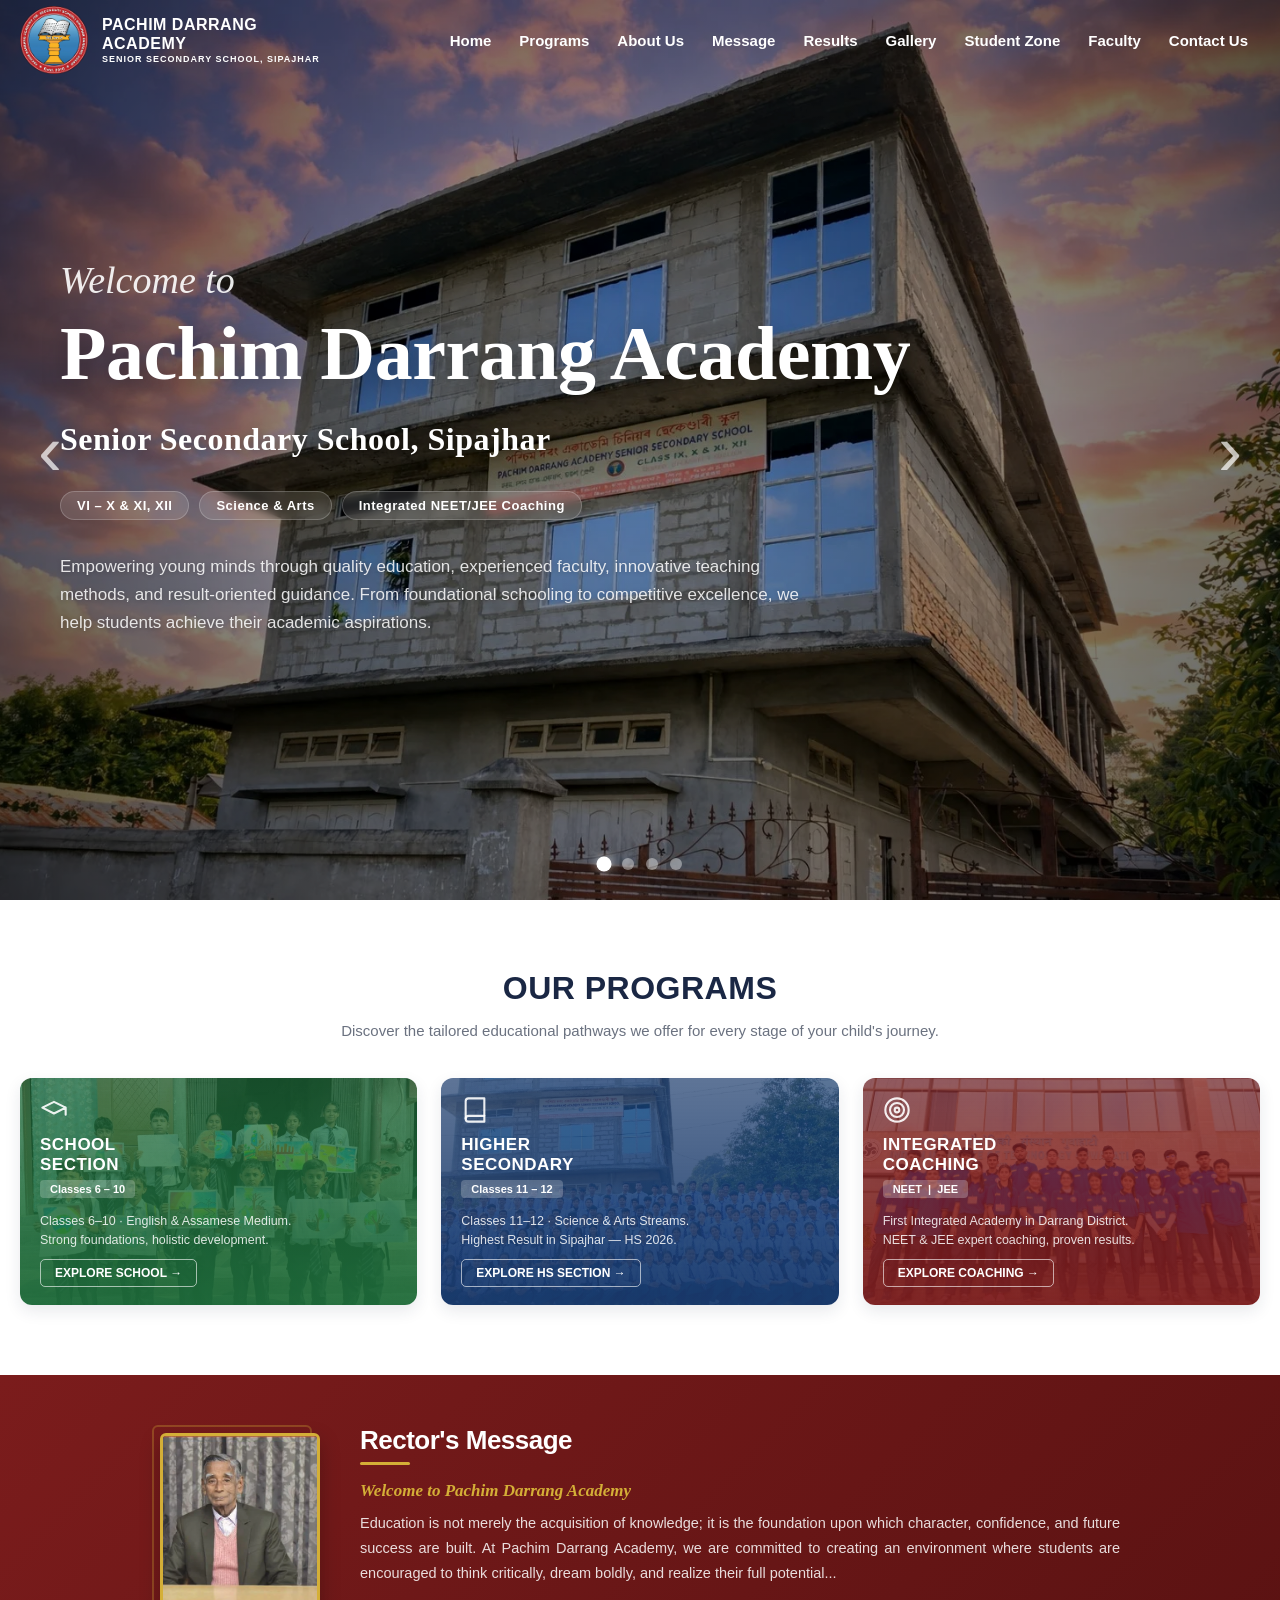
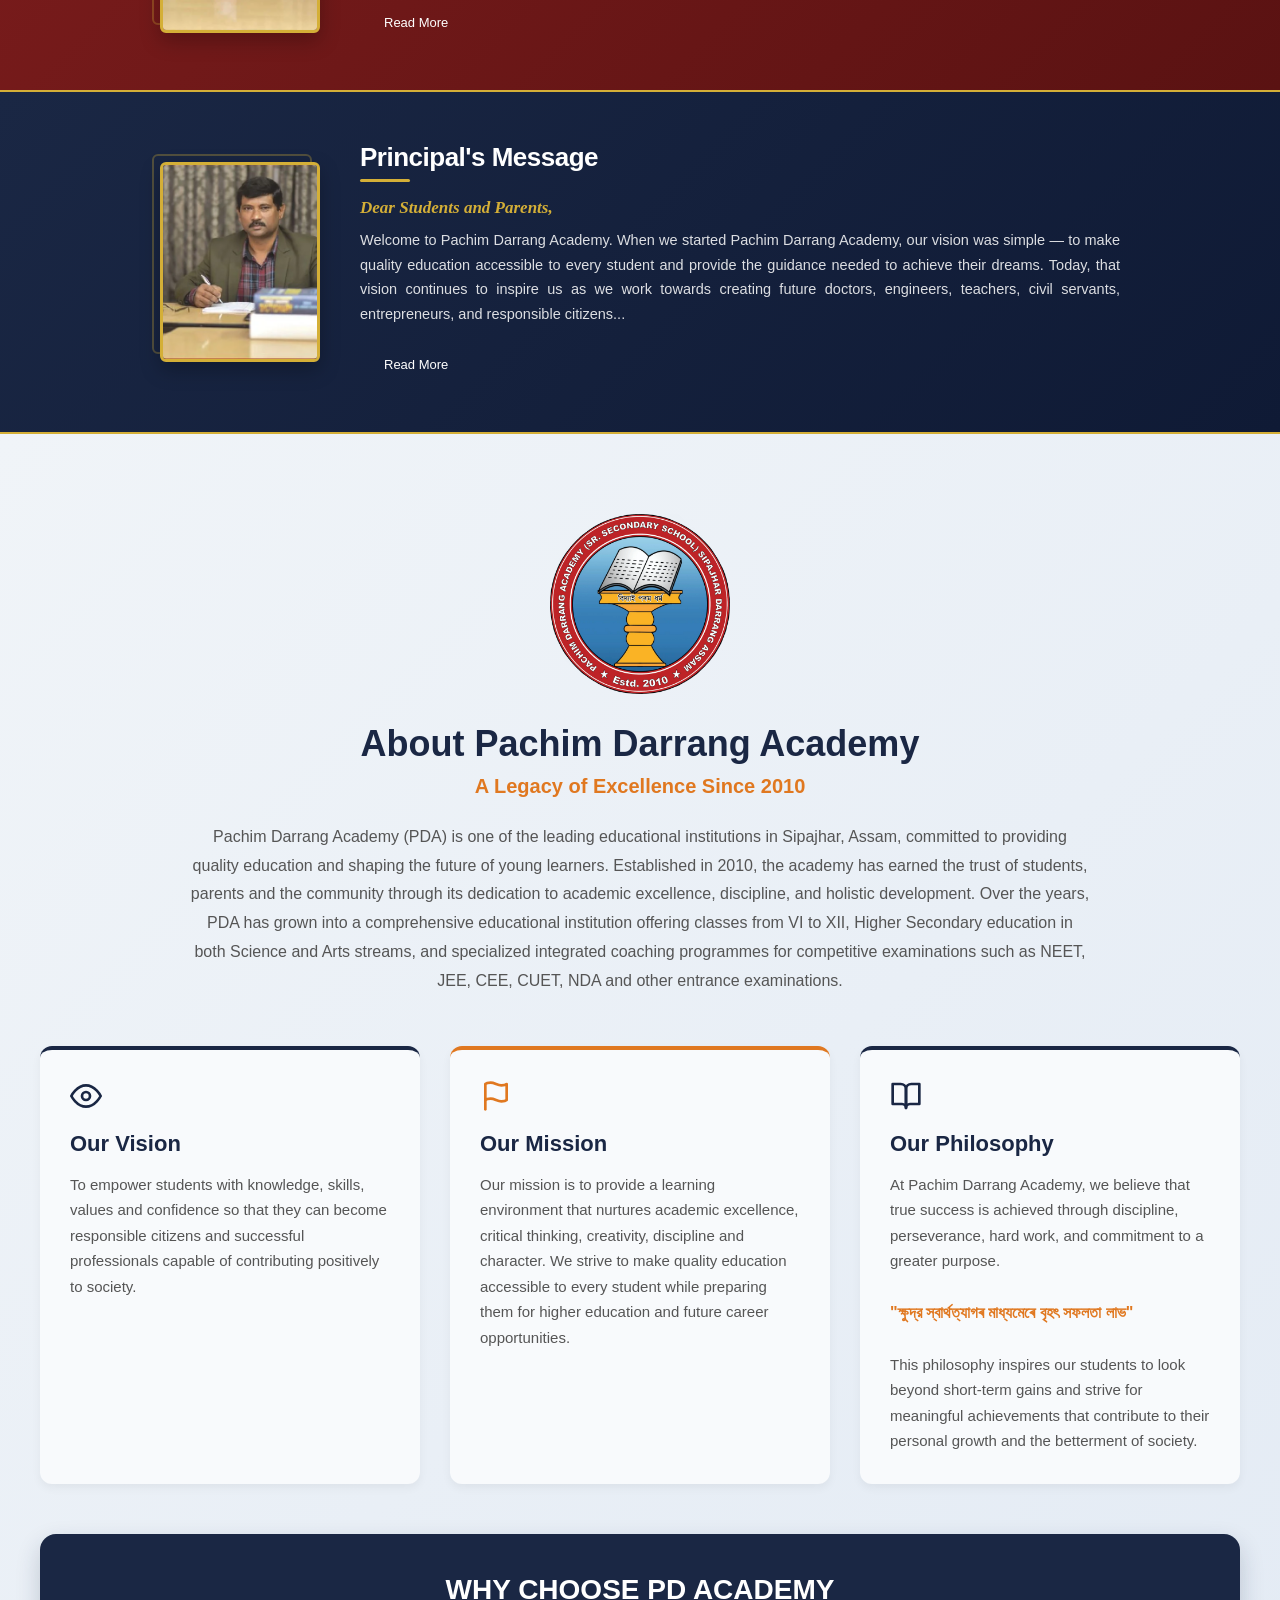
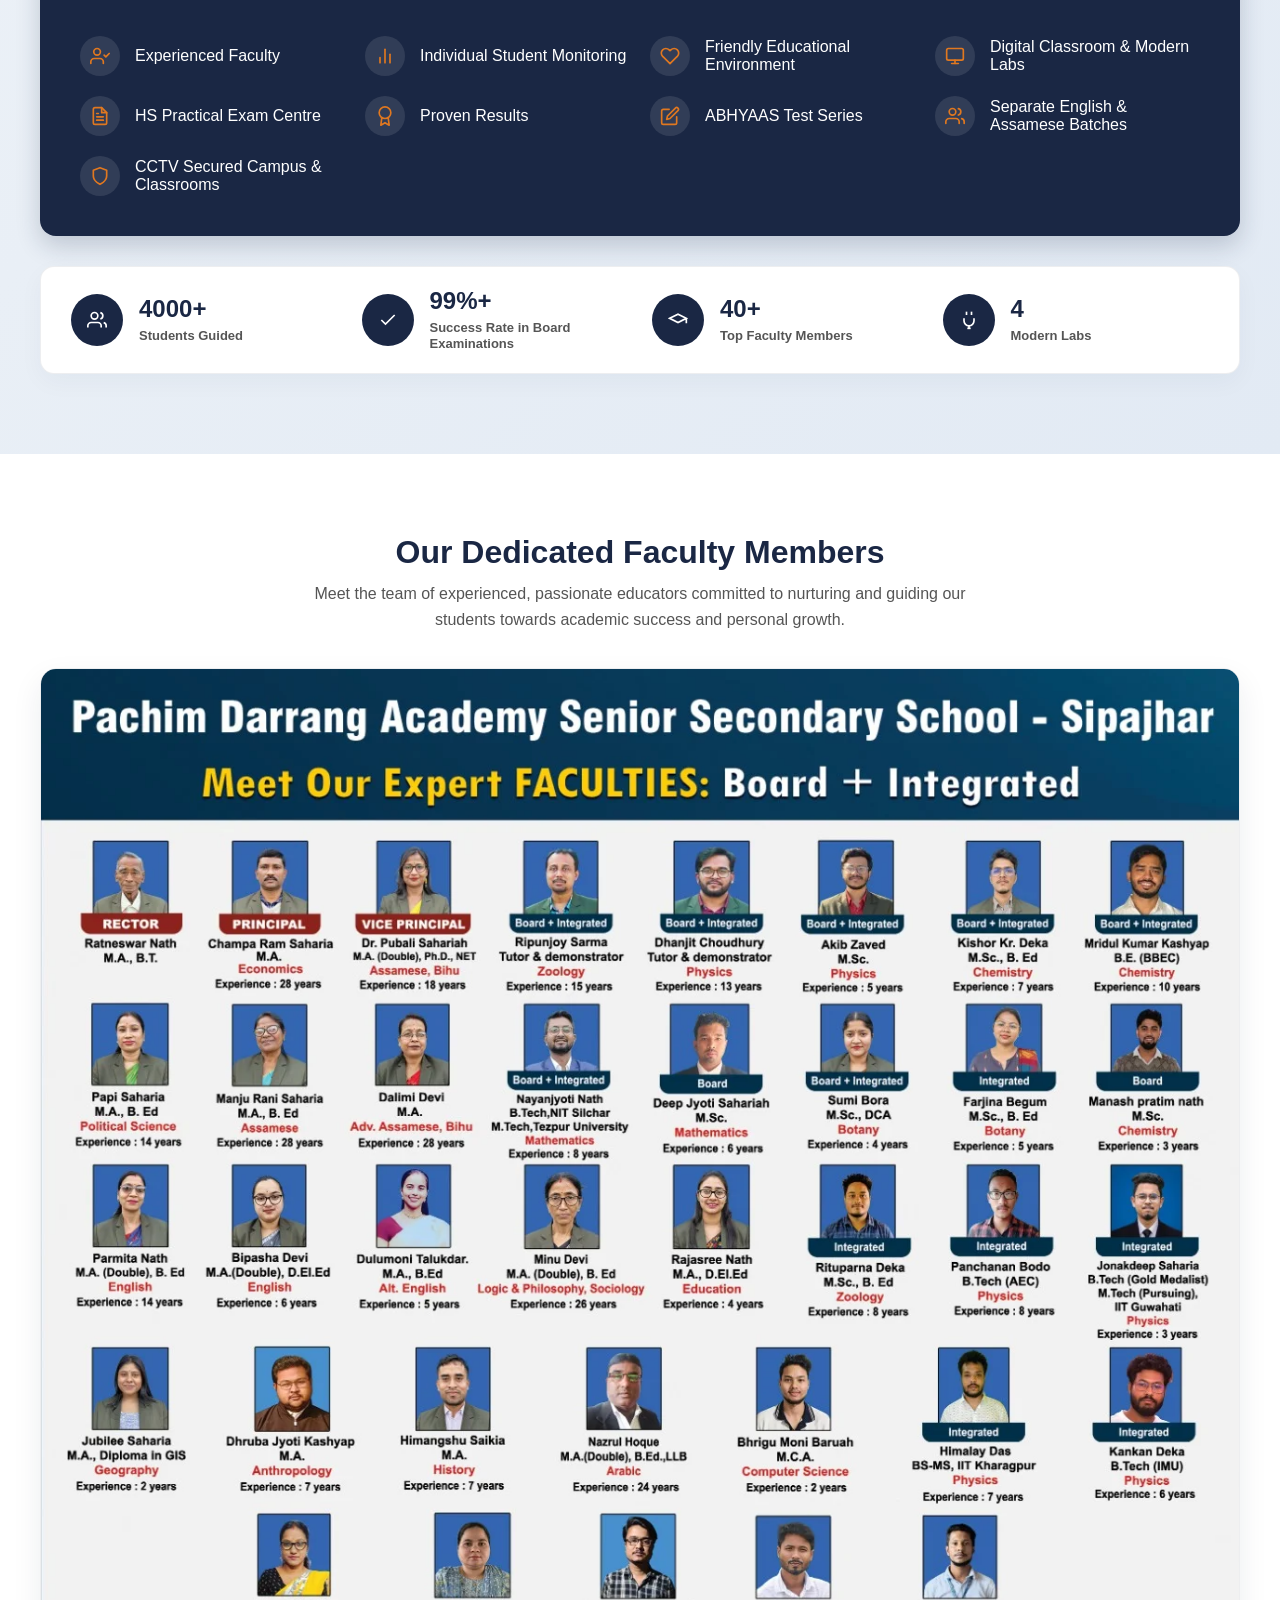
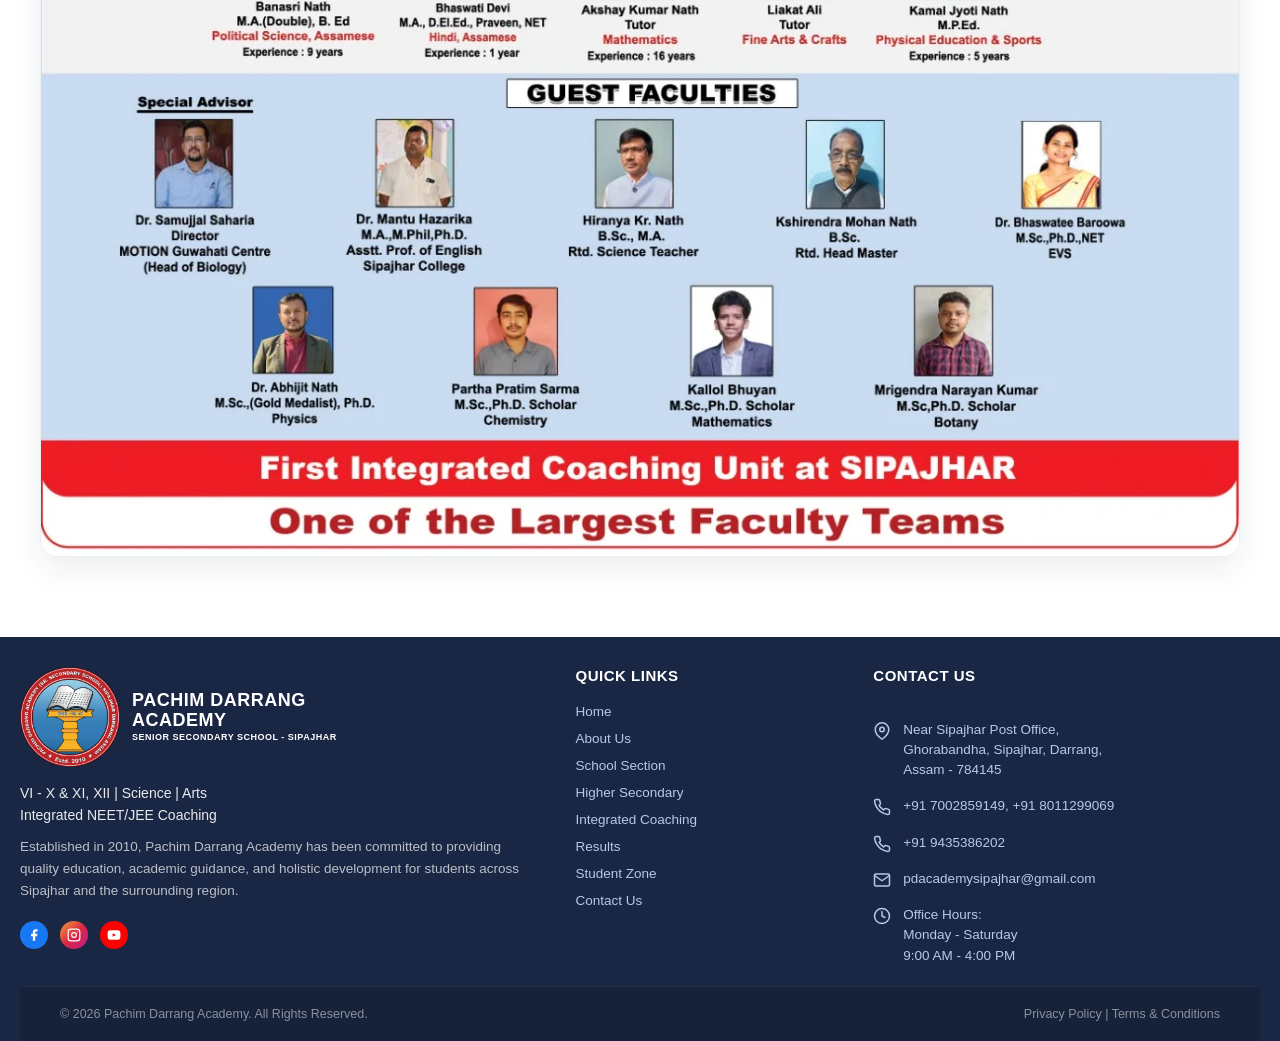
==== commit fe5ea3f0: "Add files via upload" ====
--- a/index.html
+++ b/index.html
@@ -1,6 +1,7 @@
 <!DOCTYPE html>
 <html lang="en">
 <head>
+  <link rel="canonical" href="https://pachimdarrangacademy.com/" />
   <meta charset="UTF-8" />
   <meta name="viewport" content="width=device-width,initial-scale=1.0" />
   <title>Pachim Darrang Academy | Senior Secondary School in Sipajhar</title>
@@ -9,17 +10,17 @@
   <link
     href="https://fonts.googleapis.com/css2?family=Inter:wght@400;500;600;700;800&family=Playfair+Display:ital,wght@0,600;0,700;1,600;1,700&family=Dancing+Script:wght@700&display=swap"
     rel="stylesheet" />
-  <link rel="stylesheet" href="/assets/css/style.css" />
-  <link rel="stylesheet" href="/assets/css/pages.css" />
-  <link rel="stylesheet" href="/assets/css/responsive.css" />
+  <link rel="stylesheet" href="/assets/css/style.css?v=2" />
+  <link rel="stylesheet" href="/assets/css/pages.css?v=2" />
+  <link rel="stylesheet" href="/assets/css/responsive.css?v=2" />
   <meta property="og:title" content="Pachim Darrang Academy | Senior Secondary School in Sipajhar" />
   <meta property="og:description" content="Pachim Darrang Academy is a premier senior secondary school in Sipajhar, Assam, offering Science, Arts, and Integrated NEET/JEE coaching since 2010." />
   <meta property="og:type" content="website" />
   <link rel="shortcut icon" href="/favicon.ico" type="image/x-icon" />
-  <link rel="icon" type="image/png" sizes="16x16" href="/assets/images/logos/favicon-16x16.png" />
-  <link rel="icon" type="image/png" sizes="32x32" href="/assets/images/logos/favicon-32x32.png" />
-  <link rel="icon" type="image/png" sizes="48x48" href="/assets/images/logos/favicon-48x48.png" />
-  <link rel="apple-touch-icon" sizes="180x180" href="/assets/images/logos/apple-touch-icon.png" />
+  <link rel="icon" type="image/png" sizes="16x16" href="/assets/images/favicon/favicon-16x16.png" />
+  <link rel="icon" type="image/png" sizes="32x32" href="/assets/images/favicon/favicon-32x32.png" />
+  <link rel="icon" type="image/png" sizes="48x48" href="/assets/images/favicon/favicon-48x48.png" />
+  <link rel="apple-touch-icon" sizes="180x180" href="/assets/images/favicon/apple-touch-icon.png" />
 </head>
 <body class="is-home">
 
@@ -27,7 +28,7 @@
   <!-- NAVBAR -->
   <nav>
     <div class="nav-inner">
-      <div class="logo"><img src="/assets/images/logos/logo-new.png" alt="Pachim Darrang Academy Logo" class="logo-img" />
+      <div class="logo"><img src="/assets/images/logos/logo-new.png?v=3" alt="Pachim Darrang Academy Logo" class="logo-img" />
         <div class="logo-text">
           <div class="site-title">PACHIM DARRANG<br>ACADEMY</div>
           <p>SENIOR SECONDARY SCHOOL, SIPAJHAR</p>
@@ -175,7 +176,7 @@
       
       <!-- Main Info -->
       <div style="text-align: center; margin-bottom: 50px;">
-        <img src="/assets/images/logos/logo-new.png" alt="PDA Logo" style="height: 180px; max-width: 100%; width: auto; object-fit: contain; transform: translateZ(0); will-change: transform; backface-visibility: hidden; image-rendering: auto; margin-bottom: 25px;" />
+        <img src="/assets/images/logos/logo-new.png?v=3" alt="PDA Logo" style="height: 180px; max-width: 100%; width: auto; object-fit: contain; transform: translateZ(0); will-change: transform; backface-visibility: hidden; image-rendering: auto; margin-bottom: 25px;" />
         <h2 style="font-size: 36px; font-weight: 800; color: var(--navy); margin-bottom: 10px;">About Pachim Darrang Academy</h2>
         <h3 style="font-size: 20px; font-weight: 600; color: var(--orange); margin-bottom: 25px;">A Legacy of Excellence Since 2010</h3>
         <p style="font-size: 16px; line-height: 1.8; max-width: 900px; margin: 0 auto; color: #555;">
@@ -314,7 +315,7 @@
     <div class="footer-inner">
       <div class="footer-col brand-col">
         <div class="footer-logo-row">
-          <img src="/assets/images/logos/logo-new.png" alt="PDA Logo" class="footer-logo" />
+          <img src="/assets/images/logos/logo-new.png?v=3" alt="PDA Logo" class="footer-logo" />
           <div class="footer-brand-text">
             <h2>PACHIM DARRANG<br>ACADEMY</h2>
             <p>SENIOR SECONDARY SCHOOL - SIPAJHAR</p>
--- a/assets/css/style.css
+++ b/assets/css/style.css
@@ -0,0 +1,1351 @@
+* {
+      margin: 0;
+      padding: 0;
+      box-sizing: border-box;
+    }
+
+    html {
+      scroll-behavior: smooth;
+      overflow-x: clip;
+    }
+
+    :root {
+      --navy: #1a2744;
+      --navy2: #0f1a35;
+      --orange: #e07820;
+      --gold: #e5b83b;
+      --red: #b81d24;
+      --green: #1e6b3a;
+      --blue: #1a3a6b;
+      --white: #fff;
+      --light: #f4f6fb;
+      --gray: #6b7280;
+      --border: #dde3ef;
+    }
+
+    body {
+      font-family: 'Inter', sans-serif;
+      color: #222;
+      background: #fff;
+      overflow-x: clip;
+      width: 100%;
+      min-width: 0;
+      animation: pageFadeIn 0.6s ease-out forwards;
+    }
+
+    @keyframes pageFadeIn {
+      from {
+        opacity: 0;
+      }
+      to {
+        opacity: 1;
+      }
+    }
+
+    img, svg { max-width: 100%; }
+
+    a {
+      text-decoration: none;
+      color: inherit;
+    }
+
+    /* TOP BAR */
+    .topbar {
+      background: var(--navy);
+      color: #f8fafc;
+      font-size: 14px;
+      font-weight: 600;
+      padding: 12px 0;
+      letter-spacing: 0.5px;
+      border-bottom: 1px solid rgba(255, 255, 255, 0.05);
+    }
+
+    .topbar .inner {
+      max-width: 1200px;
+      margin: 0 auto;
+      padding: 0 20px;
+      display: flex;
+      justify-content: space-between;
+      align-items: center;
+      flex-wrap: wrap;
+      gap: 8px;
+    }
+
+    .topbar a {
+      color: #e2e8f0;
+      display: inline-flex;
+      align-items: center;
+      justify-content: center;
+      transition: color .2s, transform .2s;
+    }
+
+    .topbar a:hover {
+      color: var(--orange);
+      transform: translateY(-1px);
+    }
+
+    .tb-left,
+    .tb-right {
+      display: flex;
+      align-items: center;
+      gap: 18px;
+    }
+
+    .tb-icon {
+      display: inline-flex;
+      align-items: center;
+      gap: 6px;
+    }
+
+    .social-links {
+      display: flex;
+      align-items: center;
+      gap: 14px;
+      margin-left: 4px;
+      border-left: 1px solid rgba(255, 255, 255, 0.15);
+      padding-left: 14px;
+    }
+
+    /* NAV */
+    nav {
+      background: var(--navy);
+      border-bottom: 1px solid rgba(255, 255, 255, 0.08);
+      position: sticky;
+      top: 0;
+      z-index: 100;
+      box-shadow: 0 4px 20px rgba(0, 0, 0, 0.15);
+      transition: transform 0.35s cubic-bezier(0.4, 0, 0.2, 1), background 0.3s ease, box-shadow 0.3s ease;
+    }
+
+    /* Homepage transparent-to-solid navbar */
+    body.is-home nav {
+      position: fixed;
+      width: 100%;
+      top: 0;
+      left: 0;
+      background: transparent;
+      border-bottom: 1px solid rgba(255, 255, 255, 0);
+      box-shadow: none;
+      transition: background 0.3s ease, border-bottom 0.3s ease, box-shadow 0.3s ease;
+    }
+
+    body.is-home nav.nav-scrolled {
+      background: var(--navy);
+      border-bottom: 1px solid rgba(255, 255, 255, 0.08);
+      box-shadow: 0 4px 20px rgba(0, 0, 0, 0.15);
+    }
+
+    .nav-inner {
+      max-width: 1400px;
+      margin: 0 auto;
+      padding: 0 20px;
+      display: flex;
+      align-items: center;
+      justify-content: space-between;
+      height: 80px;
+    }
+
+    .logo {
+      display: flex;
+      align-items: center;
+      gap: 14px;
+      flex-shrink: 0;
+    }
+
+    .logo-img {
+      height: 68px;
+      width: 68px;
+      min-width: 68px;
+      max-width: 68px;
+      aspect-ratio: 1 / 1;
+      object-fit: contain;
+      display: block;
+      flex-shrink: 0;
+    }
+
+    .logo-text .site-title {
+      font-size: 16px;
+      font-weight: 800;
+      color: #ffffff;
+      line-height: 1.15;
+      text-transform: uppercase;
+      letter-spacing: 0.5px;
+    }
+
+    .logo-text p {
+      font-size: 9px;
+      color: #ffffff;
+      font-weight: 700;
+      letter-spacing: 1px;
+      margin-top: 1px;
+    }
+
+    .nav-links {
+      display: flex;
+      align-items: center;
+      gap: 4px;
+    }
+
+    .nav-links a {
+      font-size: 15px;
+      font-weight: 600;
+      color: #ffffff;
+      padding: 8px 0;
+      margin: 0 12px;
+      position: relative;
+      transition: color .2s ease;
+      white-space: nowrap;
+      text-decoration: none;
+    }
+
+    .nav-links a::after {
+      content: '';
+      position: absolute;
+      bottom: 0;
+      left: 0;
+      width: 0;
+      height: 2.5px;
+      background: var(--red);
+      transition: width 0.3s ease;
+      border-radius: 2px;
+    }
+
+    .nav-links a:hover {
+      color: var(--red);
+    }
+
+    .nav-links a:hover::after {
+      width: 100%;
+    }
+
+
+
+    .nav-menu-btn {
+      display: none;
+      background: none;
+      border: none;
+      cursor: pointer;
+      font-size: 28px;
+      color: #ffffff;
+      transition: color .2s;
+    }
+
+    .nav-menu-btn:hover {
+      color: var(--red);
+    }
+
+    /* MOBILE NAV SIDE DRAWER */
+    .mobile-nav {
+      display: none;
+    }
+
+    @media (max-width: 900px) {
+      .mobile-nav {
+        display: flex !important;
+        flex-direction: column;
+        background: linear-gradient(135deg, var(--navy) 0%, var(--navy2) 100%);
+        box-shadow: -8px 0 24px rgba(0, 0, 0, 0.25);
+        position: fixed;
+        top: 0;
+        right: -300px;
+        width: 300px;
+        height: 100vh;
+        z-index: 99;
+        padding: 90px 24px 40px;
+        transition: right 0.4s cubic-bezier(0.4, 0, 0.2, 1);
+      }
+
+      .mobile-nav.open {
+        right: 0;
+      }
+
+      .mobile-nav a {
+        font-size: 15px;
+        font-weight: 700;
+        color: #fff;
+        padding: 16px 8px;
+        border-bottom: 1px solid rgba(255, 255, 255, 0.08);
+        text-transform: uppercase;
+        letter-spacing: 1px;
+        transition: all 0.2s ease;
+        display: block;
+        text-decoration: none;
+      }
+
+      .mobile-nav a:last-child {
+        border-bottom: none;
+      }
+
+      .mobile-nav a::after {
+        content: '›';
+        float: right;
+        font-size: 20px;
+        line-height: 1;
+        color: rgba(255, 255, 255, 0.35);
+        transition: color 0.2s, transform 0.2s;
+      }
+
+      .mobile-nav a:hover {
+        color: var(--red);
+        background: rgba(255, 255, 255, 0.03);
+      }
+
+      .mobile-nav a:hover::after {
+        color: var(--red);
+        transform: translateX(3px);
+      }
+
+      .mobile-nav a.active {
+        color: var(--red);
+        border-left: 3px solid var(--red);
+        padding-left: 16px;
+      }
+
+      .mobile-nav a.active::after {
+        color: var(--red);
+      }
+
+      /* Backdrop dim effect */
+      body.mobile-menu-open::after {
+        content: '';
+        position: fixed;
+        inset: 0;
+        background: rgba(15, 23, 42, 0.65);
+        backdrop-filter: blur(4px);
+        -webkit-backdrop-filter: blur(4px);
+        z-index: 98;
+        pointer-events: auto;
+        animation: fadeInOverlay 0.3s ease forwards;
+      }
+
+      body.mobile-menu-open {
+        overflow: hidden;
+      }
+
+      .nav-menu-btn {
+        z-index: 101;
+        position: relative;
+      }
+
+      .mobile-menu-open .nav-menu-btn {
+        color: #fff !important;
+      }
+    }
+
+    @keyframes fadeInOverlay {
+      from { opacity: 0; }
+      to { opacity: 1; }
+    }
+
+    /* HERO */
+    .hero {
+      position: relative;
+      min-height: 100vh;
+      background-color: var(--navy);
+      display: flex;
+      align-items: center;
+      justify-content: flex-start;
+      text-align: left;
+      overflow: hidden;
+    }
+
+    .hero-slider-container {
+      position: absolute;
+      inset: 0;
+      z-index: 1;
+      overflow: hidden;
+      background-color: var(--navy);
+    }
+
+    .hero-slider-wrapper {
+      display: flex;
+      width: 400%;
+      height: 100%;
+      transition: transform 0.8s cubic-bezier(0.4, 0, 0.2, 1);
+    }
+
+    .hero-slide {
+      width: 25%;
+      height: 100%;
+      background-size: cover;
+      background-position: center;
+      background-repeat: no-repeat;
+      flex-shrink: 0;
+      filter: brightness(0.78) sepia(0.03) saturate(0.95) contrast(1.02);
+    }
+
+    .hero-overlay {
+      position: absolute;
+      inset: 0;
+      background: radial-gradient(circle, rgba(0,0,0,0.1) 0%, rgba(0,0,0,0.45) 80%, rgba(0,0,0,0.6) 100%);
+      z-index: 1;
+    }
+
+    /* Slider Navigation Controls */
+    .hero-nav-btn {
+      position: absolute;
+      top: 50%;
+      transform: translateY(-50%);
+      z-index: 10;
+      background: none;
+      border: none;
+      color: rgba(255, 255, 255, 0.7);
+      width: 60px;
+      height: 80px;
+      font-size: 72px;
+      font-weight: 300;
+      display: flex;
+      align-items: center;
+      justify-content: center;
+      cursor: pointer;
+      transition: all 0.3s cubic-bezier(0.4, 0, 0.2, 1);
+    }
+
+    .hero-nav-btn:hover {
+      color: #ffffff;
+      transform: translateY(-50%) scale(1.2);
+    }
+
+    .prev-btn {
+      left: 20px;
+    }
+
+    .next-btn {
+      right: 20px;
+    }
+
+    /* Slider Dot Indicators */
+    .hero-dots-container {
+      position: absolute;
+      bottom: 30px;
+      left: 50%;
+      transform: translateX(-50%);
+      z-index: 10;
+      display: flex;
+      align-items: center;
+      gap: 12px;
+    }
+
+    .hero-dot {
+      width: 12px;
+      height: 12px;
+      border-radius: 50%;
+      background: rgba(255, 255, 255, 0.4);
+      cursor: pointer;
+      transition: all 0.3s cubic-bezier(0.4, 0, 0.2, 1);
+      border: none;
+    }
+
+    .hero-dot:hover {
+      background: #ffffff;
+      transform: scale(1.15);
+    }
+
+    .hero-dot.active {
+      background: #ffffff;
+      transform: scale(1.25);
+      box-shadow: 0 0 8px rgba(255, 255, 255, 0.6);
+    }
+
+    /* Mobile responsive adjustments for slider controls */
+    @media (max-width: 768px) {
+      .hero-nav-btn {
+        width: 40px;
+        height: 40px;
+        font-size: 22px;
+      }
+      .prev-btn { left: 12px; }
+      .next-btn { right: 12px; }
+      .hero-dots-container { bottom: 20px; }
+    }
+
+
+    .hero-content {
+      position: relative;
+      z-index: 2;
+      max-width: 1200px;
+      width: 100%;
+      margin: 0 auto;
+      padding: 0 20px;
+      display: flex;
+      flex-direction: column;
+      align-items: flex-start;
+      gap: 18px;
+    }
+
+    .hero-tag {
+      display: block;
+      color: rgba(255, 255, 255, 0.9);
+      font-family: 'Playfair Display', Georgia, serif;
+      font-style: italic;
+      font-size: 38px;
+      font-weight: 400;
+      text-transform: none;
+      letter-spacing: 0;
+      margin-bottom: -10px;
+    }
+
+    .hero-title {
+      font-family: 'Playfair Display', Georgia, serif;
+      font-size: 76px;
+      font-weight: 700;
+      color: #fff;
+      line-height: 1.15;
+      letter-spacing: -0.5px;
+      margin: 0;
+      text-shadow: 0 4px 24px rgba(0, 0, 0, 0.3);
+    }
+
+    .hero-title-sub {
+      font-family: 'Playfair Display', Georgia, serif;
+      font-size: 32px;
+      font-weight: 600;
+      color: #ffffff;
+      letter-spacing: 0.5px;
+      text-transform: none;
+      margin: 5px 0 0;
+      text-shadow: 0 2px 10px rgba(0, 0, 0, 0.3);
+    }
+
+    .hero-badges {
+      display: flex;
+      flex-wrap: wrap;
+      gap: 10px;
+      margin-top: 15px;
+    }
+
+    .hero-badges span {
+      background: rgba(255, 255, 255, 0.12);
+      border: 1px solid rgba(255, 255, 255, 0.2);
+      color: #fff;
+      padding: 6px 16px;
+      border-radius: 20px;
+      font-size: 13px;
+      font-weight: 600;
+      letter-spacing: 0.5px;
+      backdrop-filter: blur(4px);
+      -webkit-backdrop-filter: blur(4px);
+    }
+
+    .hero-sub {
+      font-size: 17px;
+      color: rgba(255, 255, 255, 0.85);
+      max-width: 760px;
+      line-height: 1.65;
+      margin: 15px 0 5px;
+      text-shadow: 0 1px 4px rgba(0, 0, 0, 0.2);
+    }
+
+    .hero-btns {
+      display: flex;
+      justify-content: flex-start;
+      gap: 16px;
+      margin-top: 20px;
+    }
+
+    .btn-tour {
+      background: #7B1C1C;
+      color: #ffffff;
+      border: none;
+      padding: 16px 36px;
+      border-radius: 4px;
+      font-weight: 700;
+      font-size: 15px;
+      letter-spacing: 0.5px;
+      cursor: pointer;
+      transition: all 0.3s ease;
+      text-transform: uppercase;
+      box-shadow: 0 4px 16px rgba(123, 28, 28, 0.35);
+      text-decoration: none;
+      display: inline-block;
+    }
+
+    .btn-tour:hover {
+      background: #9c2525;
+      transform: translateY(-2px);
+      box-shadow: 0 6px 20px rgba(123, 28, 28, 0.5);
+    }
+
+    .btn-primary:hover {
+      background: #d06810;
+      transform: translateY(-2px);
+    }
+
+    .btn-outline {
+      background: rgba(255, 255, 255, 0.05);
+      color: #fff;
+      border: 1.5px solid rgba(255, 255, 255, 0.5);
+      padding: 15px 36px;
+      border-radius: 8px;
+      font-weight: 600;
+      font-size: 14px;
+      cursor: pointer;
+      transition: all 0.2s;
+    }
+
+    .btn-outline:hover {
+      background: #fff;
+      color: var(--navy);
+      border-color: #fff;
+      transform: translateY(-2px);
+    }
+
+    /* PROGRAMS & SECTION CARDS */
+    .programs-section {
+      margin: 70px 0;
+    }
+
+    .programs-header {
+      text-align: center;
+      margin-bottom: 35px;
+      padding: 0 20px;
+    }
+
+    .programs-header h2 {
+      font-size: 32px;
+      font-weight: 800;
+      color: var(--navy);
+      text-transform: uppercase;
+      margin-bottom: 12px;
+      letter-spacing: 0.5px;
+    }
+
+    .programs-header p {
+      font-size: 15px;
+      color: var(--gray);
+      max-width: 600px;
+      margin: 0 auto;
+      line-height: 1.6;
+    }
+
+    .section-cards {
+      max-width: 1200px;
+      margin: 0 auto;
+      padding: 0 20px;
+      display: grid;
+      grid-template-columns: repeat(3, 1fr);
+      gap: 24px;
+    }
+
+    .sc-card {
+      display: flex;
+      align-items: center;
+      gap: 0;
+      overflow: hidden;
+      position: relative;
+      border-radius: 12px;
+      box-shadow: 0 6px 16px rgba(26, 39, 68, .1);
+      transition: transform 0.3s;
+    }
+
+    .sc-card:hover {
+      transform: translateY(-4px);
+    }
+
+    .sc-img {
+      width: 160px;
+      min-width: 160px;
+      height: 160px;
+      object-fit: cover;
+      display: block;
+    }
+
+    .sc-img-placeholder {
+      width: 160px;
+      min-width: 160px;
+      height: 160px;
+      display: flex;
+      align-items: center;
+      justify-content: center;
+      font-size: 40px;
+    }
+
+    .sc-body {
+      padding: 18px 20px;
+      flex: 1;
+    }
+
+    .sc-icon {
+      font-size: 26px;
+      margin-bottom: 4px;
+    }
+
+    .sc-tag {
+      display: inline-block;
+      background: rgba(255, 255, 255, .22);
+      color: #fff;
+      font-size: 11px;
+      font-weight: 600;
+      padding: 3px 10px;
+      border-radius: 4px;
+      margin: 4px 0 8px;
+    }
+
+    .sc-card h3 {
+      font-size: 17px;
+      font-weight: 800;
+      color: #fff;
+      text-transform: uppercase;
+      letter-spacing: .5px;
+      line-height: 1.2;
+    }
+
+    .sc-card p {
+      font-size: 12.5px;
+      color: rgba(255, 255, 255, .85);
+      margin: 6px 0 10px;
+      line-height: 1.5;
+    }
+
+    .sc-link {
+      display: inline-flex;
+      align-items: center;
+      gap: 6px;
+      font-size: 12px;
+      font-weight: 600;
+      color: #fff;
+      border: 1.5px solid rgba(255, 255, 255, .6);
+      padding: 6px 14px;
+      border-radius: 5px;
+      cursor: pointer;
+      transition: background .2s;
+    }
+
+    .sc-link:hover {
+      background: rgba(255, 255, 255, .15);
+    }
+
+    .sc-green {
+      background: linear-gradient(rgba(30, 107, 58, 0.7), rgba(30, 107, 58, 0.95)), url('../images/programs/school_kids.webp') center/cover no-repeat;
+      cursor: pointer;
+      display: flex;
+    }
+
+    .sc-blue {
+      background: linear-gradient(rgba(26, 58, 107, 0.7), rgba(26, 58, 107, 0.95)), url('../images/programs/group.webp') center/cover no-repeat;
+      cursor: pointer;
+      display: flex;
+    }
+
+    .sc-red {
+      background: linear-gradient(rgba(123, 28, 28, 0.7), rgba(123, 28, 28, 0.95)), url('../images/programs/integrated.webp') center/cover no-repeat;
+      cursor: pointer;
+      display: flex;
+    }
+
+    /* MIDDLE SECTION */
+    .middle {
+      max-width: 1200px;
+      margin: 36px auto 0;
+      padding: 0 20px;
+      display: grid;
+      grid-template-columns: 1fr 1fr 1fr;
+      gap: 24px;
+    }
+
+    /* ACHIEVEMENTS */
+    .achieve-card {
+      background: #fff;
+      border: 1.5px solid var(--border);
+      border-radius: 12px;
+      padding: 20px;
+    }
+
+    .achieve-card h2 {
+      font-size: 15px;
+      font-weight: 700;
+      color: var(--navy);
+      display: flex;
+      align-items: center;
+      gap: 8px;
+      margin-bottom: 16px;
+    }
+
+    .achieve-grid {
+      display: grid;
+      grid-template-columns: repeat(3, 1fr);
+      gap: 10px;
+    }
+
+    .ach-item {
+      border: 1.5px solid var(--border);
+      border-radius: 8px;
+      padding: 12px 8px;
+      text-align: center;
+    }
+
+    .ach-label {
+      font-size: 11px;
+      font-weight: 700;
+      color: var(--navy);
+      border-bottom: 2px solid var(--orange);
+      padding-bottom: 4px;
+      margin-bottom: 6px;
+    }
+
+    .ach-icon {
+      font-size: 20px;
+      margin: 4px 0;
+    }
+
+    .ach-num {
+      font-size: 26px;
+      font-weight: 800;
+      color: var(--navy);
+    }
+
+    .ach-sub {
+      font-size: 11px;
+      color: var(--gray);
+    }
+
+    .view-link {
+      display: inline-flex;
+      align-items: center;
+      gap: 4px;
+      font-size: 11.5px;
+      color: var(--navy);
+      font-weight: 500;
+      margin-top: 10px;
+      cursor: pointer;
+    }
+
+    /* TOP PERFORMERS */
+    .performers-card {
+      background: #fff;
+      border: 1.5px solid var(--border);
+      border-radius: 12px;
+      padding: 20px;
+    }
+
+    .perf-head {
+      display: flex;
+      justify-content: space-between;
+      align-items: center;
+      margin-bottom: 14px;
+    }
+
+    .perf-head h2 {
+      font-size: 15px;
+      font-weight: 700;
+      color: var(--navy);
+    }
+
+    .view-all {
+      font-size: 12px;
+      color: var(--navy);
+      font-weight: 500;
+      cursor: pointer;
+      display: flex;
+      align-items: center;
+      gap: 3px;
+    }
+
+    .perf-grid {
+      display: grid;
+      grid-template-columns: repeat(2, 1fr);
+      gap: 10px;
+    }
+
+    .perf-item {
+      text-align: center;
+      padding: 10px 6px;
+      border: 1px solid var(--border);
+      border-radius: 8px;
+    }
+
+    .perf-avatar {
+      width: 52px;
+      height: 52px;
+      border-radius: 50%;
+      background: var(--light);
+      border: 2px solid var(--navy);
+      display: flex;
+      align-items: center;
+      justify-content: center;
+      font-size: 20px;
+      margin: 0 auto 6px;
+    }
+
+    .perf-name {
+      font-size: 12.5px;
+      font-weight: 700;
+      color: var(--navy);
+    }
+
+    .perf-score {
+      font-size: 11px;
+      color: var(--gray);
+      margin-top: 2px;
+    }
+
+    /* NOTICES */
+    .notices-card {
+      background: #fff;
+      border: 1.5px solid var(--border);
+      border-radius: 12px;
+      padding: 20px;
+    }
+
+    .notice-list {
+      display: flex;
+      flex-direction: column;
+      gap: 0;
+    }
+
+    .notice-item {
+      display: flex;
+      gap: 12px;
+      padding: 10px 0;
+      border-bottom: 1px solid var(--border);
+    }
+
+    .notice-item:last-child {
+      border-bottom: none;
+    }
+
+    .notice-date {
+      min-width: 36px;
+      text-align: center;
+    }
+
+    .notice-day {
+      font-size: 18px;
+      font-weight: 800;
+      color: var(--navy);
+      line-height: 1;
+    }
+
+    .notice-month {
+      font-size: 10px;
+      font-weight: 600;
+      color: var(--orange);
+      text-transform: uppercase;
+    }
+
+    .notice-body h4 {
+      font-size: 13px;
+      font-weight: 600;
+      color: var(--navy);
+    }
+
+    .notice-body p {
+      font-size: 11.5px;
+      color: var(--gray);
+      margin-top: 2px;
+    }
+
+    /* QUICK LINKS */
+    .quick-links {
+      background: var(--light);
+      border-top: 2px solid var(--border);
+      margin-top: 36px;
+    }
+
+    .ql-inner {
+      max-width: 1200px;
+      margin: 0 auto;
+      padding: 20px;
+      display: flex;
+      justify-content: space-around;
+      flex-wrap: wrap;
+      gap: 16px;
+    }
+
+    .ql-item {
+      display: flex;
+      align-items: center;
+      gap: 10px;
+      cursor: pointer;
+      transition: transform .2s;
+    }
+
+    .ql-item:hover {
+      transform: translateY(-2px);
+    }
+
+    .ql-icon {
+      width: 42px;
+      height: 42px;
+      background: #fff;
+      border: 1.5px solid var(--border);
+      border-radius: 8px;
+      display: flex;
+      align-items: center;
+      justify-content: center;
+      font-size: 20px;
+    }
+
+    .ql-text h4 {
+      font-size: 13px;
+      font-weight: 700;
+      color: var(--navy);
+    }
+
+    .ql-text p {
+      font-size: 11px;
+      color: var(--gray);
+    }
+
+    /* FOOTER */
+    footer {
+      background: var(--navy);
+      color: #b8c8e8;
+      padding: 30px 20px 0;
+      font-size: 13.5px;
+    }
+
+    .footer-inner {
+      max-width: 1200px;
+      margin: 0 auto;
+      display: grid;
+      grid-template-columns: 2fr 1fr 1.5fr;
+      gap: 40px;
+      padding-bottom: 20px;
+    }
+
+    .footer-logo-row {
+      display: flex;
+      align-items: center;
+      gap: 12px;
+      margin-bottom: 15px;
+    }
+
+    .footer-logo {
+      height: 100px;
+      width: auto;
+    }
+
+    .footer-brand-text h2 {
+      font-size: 18px;
+      font-weight: 800;
+      color: #fff;
+      line-height: 1.1;
+      letter-spacing: 0.5px;
+      margin: 0;
+    }
+
+    .footer-brand-text p {
+      font-size: 9px;
+      font-weight: 700;
+      color: #ffffff;
+      letter-spacing: 0.5px;
+      margin-top: 2px;
+    }
+
+    .footer-streams {
+      font-size: 14px;
+      line-height: 1.6;
+      color: rgba(255, 255, 255, 0.9);
+      margin-bottom: 10px;
+    }
+
+    .footer-tagline {
+      font-size: 13.5px;
+      color: var(--orange);
+      font-weight: 600;
+      font-style: italic;
+      margin-bottom: 15px;
+    }
+
+    .footer-desc {
+      font-size: 13.5px;
+      line-height: 1.6;
+      color: rgba(255, 255, 255, 0.7);
+      margin-bottom: 20px;
+    }
+
+    footer h4 {
+      font-size: 15px;
+      font-weight: 700;
+      color: #fff;
+      margin-bottom: 20px;
+      letter-spacing: 0.5px;
+    }
+
+    .footer-links {
+      display: flex;
+      flex-direction: column;
+      gap: 12px;
+    }
+
+    .footer-links a {
+      font-size: 13.5px;
+      font-weight: 500;
+      color: #b8c8e8;
+      transition: color .2s;
+      display: flex;
+      align-items: center;
+      gap: 8px;
+    }
+
+    .footer-links a:hover {
+      color: var(--orange);
+    }
+
+    .contact-col {
+      display: flex;
+      flex-direction: column;
+      gap: 16px;
+    }
+
+    .contact-item {
+      display: flex;
+      align-items: flex-start;
+      gap: 12px;
+      color: #b8c8e8;
+      font-size: 13.5px;
+      line-height: 1.5;
+    }
+
+    .socials {
+      display: flex;
+      gap: 12px;
+    }
+
+    .soc-btn {
+      width: 28px;
+      height: 28px;
+      border-radius: 50%;
+      display: flex;
+      align-items: center;
+      justify-content: center;
+      color: white;
+      text-decoration: none;
+      transition: transform 0.2s;
+    }
+
+    .soc-btn:hover {
+      transform: translateY(-2px);
+    }
+
+    .soc-fb  { background: #1877F2; }
+    .soc-ig  { background: linear-gradient(135deg,#f09433,#e6683c,#dc2743,#cc2366,#bc1888); }
+    .soc-yt  { background: #FF0000; }
+    .soc-wa  { background: #25D366; }
+
+    .footer-bottom-wrapper {
+      background: rgba(0,0,0,0.15);
+      border-top: 1px solid rgba(255, 255, 255, .05);
+    }
+
+    .footer-bottom {
+      max-width: 1200px;
+      margin: 0 auto;
+      padding: 20px;
+      display: flex;
+      justify-content: space-between;
+      align-items: center;
+      font-size: 12.5px;
+      color: rgba(255, 255, 255, .5);
+    }
+    
+    .footer-bottom a {
+      color: rgba(255, 255, 255, .5);
+      text-decoration: none;
+      transition: color 0.2s;
+    }
+    
+    .footer-bottom a:hover {
+      color: #fff;
+    }
+
+    @media (max-width: 768px) {
+      .footer-inner {
+        grid-template-columns: 1fr;
+      }
+      .footer-bottom {
+        flex-direction: column;
+        gap: 10px;
+        text-align: center;
+      }
+    }
+
+/* ==========================================================================
+   LEADERSHIP MESSAGES SECTION PREVIEW (COMPACT & FITTED)
+   ========================================================================== */
+.leadership-message-preview {
+  padding: 50px 20px;
+  overflow: hidden;
+  position: relative;
+}
+
+/* Rector Section: Maroon Gradient matching Rector Card */
+.rector-section {
+  background: linear-gradient(135deg, #7B1C1C 0%, #5a1212 100%);
+  color: #fff;
+  border-bottom: 2px solid #D4AF37;
+}
+
+/* Principal Section: Blue Gradient matching Principal Card */
+.principal-section {
+  background: linear-gradient(135deg, #1a2744 0%, #0f1a35 100%);
+  color: #fff;
+  border-bottom: 2px solid #D4AF37;
+}
+
+.message-preview-container {
+  max-width: 960px;
+  margin: 0 auto;
+  display: flex;
+  gap: 40px;
+  align-items: center;
+}
+
+.message-preview-photo {
+  flex-shrink: 0;
+  width: 160px;
+  height: 200px;
+  position: relative;
+}
+
+.message-preview-photo img {
+  width: 100%;
+  height: 100%;
+  object-fit: cover;
+  border-radius: 6px;
+  position: relative;
+  z-index: 2;
+  box-shadow: 0 8px 20px rgba(0, 0, 0, 0.25);
+  display: block;
+  border: 3px solid #D4AF37;
+}
+
+.photo-frame {
+  position: absolute;
+  top: -8px;
+  left: -8px;
+  right: 8px;
+  bottom: 8px;
+  border-radius: 6px;
+  z-index: 1;
+  border: 2px solid rgba(212, 175, 55, 0.3);
+}
+
+.message-preview-content {
+  flex: 1;
+}
+
+.message-preview-content h2 {
+  font-size: 26px;
+  font-weight: 800;
+  margin-bottom: 6px;
+  font-family: 'Inter', sans-serif;
+  letter-spacing: -0.5px;
+  color: #fff;
+}
+
+.accent-bar {
+  width: 50px;
+  height: 3px;
+  margin-bottom: 16px;
+  border-radius: 2px;
+  background: #D4AF37;
+}
+
+.message-preview-content .salutation {
+  font-style: italic;
+  font-weight: 700;
+  font-size: 17px;
+  margin-bottom: 10px;
+  font-family: Georgia, serif;
+  color: #D4AF37;
+}
+
+.message-preview-content .excerpt {
+  font-size: 14.5px;
+  line-height: 1.7;
+  margin-bottom: 20px;
+  text-align: justify;
+  color: rgba(255, 255, 255, 0.85);
+}
+
+.message-preview-content .read-more-btn {
+  text-decoration: none;
+  display: inline-block;
+  padding: 10px 24px;
+  font-size: 13px;
+}
+
+/* Responsive Overrides */
+@media (max-width: 768px) {
+  .leadership-message-preview {
+    padding: 40px 16px;
+  }
+
+  .message-preview-container {
+    flex-direction: column;
+    gap: 24px;
+    text-align: center;
+  }
+
+  .message-preview-photo {
+    margin: 0 auto;
+  }
+
+  .accent-bar {
+    margin: 0 auto 16px;
+  }
+
+  .message-preview-content .excerpt {
+    text-align: center;
+    font-size: 14px;
+  }
+}
+
+/* HOMEPAGE FACULTY SECTION */
+.homepage-faculty-section {
+  padding: 80px 20px;
+  background: #ffffff;
+  text-align: center;
+}
+.faculty-section-inner {
+  max-width: 1200px;
+  margin: 0 auto;
+}
+.faculty-section-title {
+  font-size: 32px;
+  font-weight: 800;
+  color: var(--navy);
+  margin-bottom: 10px;
+}
+.faculty-section-subtitle {
+  font-size: 16px;
+  color: #555;
+  max-width: 700px;
+  margin: 0 auto 35px;
+  line-height: 1.6;
+}
+.faculty-photo-card {
+  border-radius: 16px;
+  overflow: hidden;
+  box-shadow: 0 12px 30px rgba(26, 39, 68, 0.08);
+  border: 1px solid rgba(26, 39, 68, 0.08);
+  line-height: 0;
+  transition: transform 0.3s ease;
+}
+.faculty-photo-card:hover {
+  transform: translateY(-4px);
+}
+.faculty-photo-img {
+  width: 100%;
+  height: auto;
+  display: block;
+  object-fit: cover;
+}
+
+@media (max-width: 768px) {
+  .homepage-faculty-section {
+    padding: 50px 16px;
+  }
+  .faculty-section-title {
+    font-size: 26px;
+  }
+  .faculty-section-subtitle {
+    font-size: 14px;
+    margin-bottom: 24px;
+  }
+  .faculty-photo-card {
+    border-radius: 12px;
+  }
+}
--- a/assets/css/pages.css
+++ b/assets/css/pages.css
@@ -0,0 +1,1077 @@
+/* OVERLAY PAGES */
+    .overlay-page {
+      position: fixed;
+      inset: 0;
+      background: var(--light);
+      z-index: 9999;
+      overflow-y: auto;
+      opacity: 0;
+      pointer-events: none;
+      transition: opacity 0.3s ease;
+    }
+
+    .overlay-page.active {
+      opacity: 1;
+      pointer-events: auto;
+    }
+
+    .op-header {
+      background: var(--navy);
+      color: #fff;
+      padding: 16px 24px;
+      display: flex;
+      align-items: center;
+      gap: 16px;
+      position: sticky;
+      top: 0;
+      z-index: 10;
+      box-shadow: 0 2px 10px rgba(0, 0, 0, 0.15);
+    }
+
+    .op-back {
+      background: rgba(255, 255, 255, 0.1);
+      border: none;
+      color: #fff;
+      font-size: 22px;
+      width: 42px;
+      height: 42px;
+      border-radius: 50%;
+      cursor: pointer;
+      display: flex;
+      align-items: center;
+      justify-content: center;
+      transition: background 0.2s;
+    }
+
+    .op-back:hover {
+      background: rgba(255, 255, 255, 0.25);
+    }
+
+    .op-title {
+      font-size: 20px;
+      font-weight: 700;
+      letter-spacing: 0.5px;
+    }
+
+    .op-content {
+      max-width: 800px;
+      margin: 40px auto;
+      padding: 40px;
+      background: #fff;
+      border-radius: 12px;
+      box-shadow: 0 8px 30px rgba(26, 39, 68, .06);
+    }
+
+    .op-content h2 {
+      color: var(--navy);
+      margin-bottom: 16px;
+      font-size: 30px;
+    }
+
+    .op-content p {
+      color: var(--gray);
+      line-height: 1.7;
+      font-size: 16px;
+    }
+
+    @media(max-width:900px) {
+      .logo-img {
+        height: 65px;
+        width: 65px;
+        min-width: 65px;
+        max-width: 65px;
+        aspect-ratio: 1 / 1;
+        object-fit: contain;
+      }
+
+      .logo-text .site-title {
+        font-size: 16px;
+      }
+
+      .logo-text p {
+        font-size: 10px;
+      }
+
+      .hero-title {
+        font-size: 34px;
+      }
+
+      .section-cards,
+      .middle,
+      .footer-inner {
+        grid-template-columns: 1fr;
+      }
+
+      .sc-img,
+      .sc-img-placeholder {
+        display: none;
+      }
+
+      .achieve-grid {
+        grid-template-columns: repeat(3, 1fr);
+      }
+
+      .nav-links {
+        display: none;
+      }
+
+      .nav-menu-btn {
+        display: block;
+      }
+    }
+
+    /* GALLERY SECTION */
+    .gallery-section {
+      max-width: 1200px;
+      margin: 70px auto;
+      padding: 0 20px;
+    }
+
+    .gallery-header {
+      text-align: center;
+      margin-bottom: 45px;
+    }
+
+    .gallery-header h2 {
+      font-size: 32px;
+      font-weight: 800;
+      color: var(--navy);
+      text-transform: uppercase;
+      margin-bottom: 12px;
+      letter-spacing: 0.5px;
+    }
+
+    .gallery-header p {
+      font-size: 15px;
+      color: var(--gray);
+      max-width: 600px;
+      margin: 0 auto;
+      line-height: 1.6;
+    }
+
+    .gallery-grid {
+      display: grid;
+      grid-template-columns: repeat(auto-fill, minmax(320px, 1fr));
+      gap: 24px;
+    }
+
+    .gallery-item {
+      position: relative;
+      border-radius: 12px;
+      overflow: hidden;
+      aspect-ratio: 4/3;
+      cursor: pointer;
+      box-shadow: 0 4px 16px rgba(26, 39, 68, .08);
+      transition: transform 0.4s cubic-bezier(0.175, 0.885, 0.32, 1.275), box-shadow 0.4s ease;
+    }
+
+    .gallery-item:hover {
+      transform: translateY(-8px);
+      box-shadow: 0 12px 30px rgba(26, 39, 68, .18);
+    }
+
+    .gallery-img {
+      width: 100%;
+      height: 100%;
+      object-fit: cover;
+      transition: transform 0.6s ease;
+      -webkit-backface-visibility: hidden;
+      backface-visibility: hidden;
+      transform: translateZ(0);
+    }
+
+    .gallery-item:hover .gallery-img {
+      transform: scale(1.05) translateZ(0);
+    }
+
+    .gallery-overlay {
+      position: absolute;
+      inset: 0;
+      background: linear-gradient(to top, rgba(26, 39, 68, 0.9) 0%, rgba(26, 39, 68, 0.4) 40%, transparent 100%);
+      opacity: 0;
+      transition: opacity 0.4s ease;
+      display: flex;
+      align-items: flex-end;
+      padding: 24px;
+    }
+
+    .gallery-item:hover .gallery-overlay {
+      opacity: 1;
+    }
+
+    .gallery-info h4 {
+      color: #fff;
+      font-size: 18px;
+      font-weight: 700;
+      margin-bottom: 6px;
+      transform: translateY(20px);
+      transition: transform 0.4s ease;
+    }
+
+    .gallery-item:hover .gallery-info h4 {
+      transform: translateY(0);
+    }
+
+    .gallery-info p {
+      color: #c8d4f0;
+      font-size: 13.5px;
+      transform: translateY(20px);
+      transition: transform 0.4s ease 0.1s, opacity 0.4s ease 0.1s;
+      opacity: 0;
+      line-height: 1.5;
+    }
+
+    .gallery-item:hover .gallery-info p {
+      transform: translateY(0);
+      opacity: 1;
+    }
+
+    @media(max-width:768px) {
+      .gallery-grid {
+        grid-template-columns: repeat(2, 1fr);
+      }
+
+      .gallery-header h2 {
+        font-size: 26px;
+      }
+    }
+
+    @media(max-width:500px) {
+      .gallery-grid {
+        grid-template-columns: 1fr;
+      }
+    }
+
+    /* LIGHTBOX */
+    .lightbox {
+      position: fixed;
+      inset: 0;
+      background: rgba(15, 23, 42, 0.95);
+      z-index: 10000;
+      display: flex;
+      align-items: center;
+      justify-content: center;
+      opacity: 0;
+      pointer-events: none;
+      transition: opacity 0.3s ease;
+    }
+
+    .lightbox.active {
+      opacity: 1;
+      pointer-events: auto;
+    }
+
+    .lightbox-img {
+      max-width: 90%;
+      max-height: 90vh;
+      object-fit: contain;
+      border-radius: 8px;
+      box-shadow: 0 10px 40px rgba(0,0,0,0.5);
+      transform: scale(0.9);
+      transition: transform 0.3s ease;
+    }
+
+    .lightbox.active .lightbox-img {
+      transform: scale(1);
+    }
+
+    .lightbox-close {
+      position: absolute;
+      top: 24px;
+      right: 24px;
+      background: rgba(255, 255, 255, 0.1);
+      border: none;
+      color: #fff;
+      font-size: 28px;
+      width: 48px;
+      height: 48px;
+      border-radius: 50%;
+      cursor: pointer;
+      display: flex;
+      align-items: center;
+      justify-content: center;
+      transition: background 0.2s;
+    }
+
+    .lightbox-close:hover {
+      background: rgba(255, 255, 255, 0.25);
+    }
+.back-to-home-btn { display: inline-block; padding: 14px 32px; background: #1a2744; color: #fff; text-decoration: none; border-radius: 6px; font-weight: 600; font-size: 16px; transition: background 0.2s; box-shadow: 0 4px 15px rgba(26,39,68,0.15); margin-top: 20px; }
+.back-to-home-btn:hover { background: #e07820; }
+
+/* STUDENT ZONE PORTAL CARDS */
+.sz-card {
+  border-radius: 16px;
+  padding: 32px;
+  box-shadow: 0 10px 30px rgba(26, 39, 68, 0.05);
+  border: 1px solid transparent;
+  transition: all 0.4s cubic-bezier(0.175, 0.885, 0.32, 1.275);
+  display: flex;
+  flex-direction: column;
+  position: relative;
+  overflow: hidden;
+  text-decoration: none;
+  z-index: 1;
+}
+.sz-card:hover {
+  transform: translateY(-8px);
+  box-shadow: 0 20px 40px rgba(26, 39, 68, 0.12);
+}
+
+.sz-card-blue { background: #eff6ff; border-color: #bfdbfe; }
+.sz-card-blue .sz-card-title { color: #1e3a8a; }
+.sz-card-blue .sz-card-desc { color: #1d4ed8; }
+.sz-card-blue .sz-icon-wrapper { background: rgba(37,99,235,0.15); color: #2563eb; }
+
+.sz-card-purple { background: #faf5ff; border-color: #e9d5ff; }
+.sz-card-purple .sz-card-title { color: #581c87; }
+.sz-card-purple .sz-card-desc { color: #7e22ce; }
+.sz-card-purple .sz-icon-wrapper { background: rgba(147,51,234,0.15); color: #9333ea; }
+
+.sz-card-rose { background: #fff1f2; border-color: #fecdd3; }
+.sz-card-rose .sz-card-title { color: #881337; }
+.sz-card-rose .sz-card-desc { color: #be123c; }
+.sz-card-rose .sz-icon-wrapper { background: rgba(225,29,72,0.15); color: #e11d48; }
+
+.sz-card-orange { background: #fff7ed; border-color: #fed7aa; }
+.sz-card-orange .sz-card-title { color: #7c2d12; }
+.sz-card-orange .sz-card-desc { color: #c2410c; }
+.sz-card-orange .sz-icon-wrapper { background: rgba(234,88,12,0.15); color: #ea580c; }
+
+.sz-card-green { background: #f0fdf4; border-color: #bbf7d0; }
+.sz-card-green .sz-card-title { color: #14532d; }
+.sz-card-green .sz-card-desc { color: #15803d; }
+.sz-card-green .sz-icon-wrapper { background: rgba(22,163,74,0.15); color: #16a34a; }
+
+.sz-icon-wrapper {
+  margin-bottom: 24px;
+  width: 64px;
+  height: 64px;
+  border-radius: 16px;
+  display: flex;
+  align-items: center;
+  justify-content: center;
+  transition: transform 0.4s ease;
+}
+.sz-card:hover .sz-icon-wrapper {
+  transform: scale(1.1) rotate(5deg);
+}
+.sz-icon-wrapper svg {
+  width: 32px;
+  height: 32px;
+}
+.sz-card-title {
+  font-size: 22px;
+  font-weight: 800;
+  margin-bottom: 12px;
+}
+.sz-card-desc {
+  font-size: 15px;
+  line-height: 1.6;
+  margin-bottom: 24px;
+  flex-grow: 1;
+}
+.sz-link-group {
+  display: flex;
+  flex-direction: column;
+  gap: 12px;
+}
+.sz-link {
+  padding: 14px 20px;
+  border-radius: 12px;
+  font-size: 14px;
+  font-weight: 700;
+  text-decoration: none;
+  display: flex;
+  justify-content: space-between;
+  align-items: center;
+  transition: all 0.3s ease;
+  border: 1px solid transparent;
+}
+.sz-link span {
+  font-size: 12px;
+  transition: transform 0.3s ease;
+}
+.sz-link:hover:not(.sz-link-disabled) span {
+  transform: translateX(4px);
+}
+.sz-link-disabled {
+  opacity: 0.6;
+  cursor: not-allowed;
+}
+.sz-btn {
+  display: inline-flex;
+  align-items: center;
+  justify-content: center;
+  padding: 14px 24px;
+  border-radius: 12px;
+  font-size: 15px;
+  font-weight: 700;
+  text-decoration: none;
+  transition: all 0.3s ease;
+  margin-top: auto;
+}
+.sz-btn span {
+  margin-left: 8px;
+  transition: transform 0.3s ease;
+}
+.sz-btn:hover span {
+  transform: translateX(4px);
+}
+.sz-btn:hover {
+  transform: translateY(-2px);
+  box-shadow: 0 8px 20px rgba(0,0,0,0.15);
+}
+
+.sz-icon-orange { background: rgba(234,88,12,0.1); color: #ea580c; }
+.sz-btn-orange { background: #ea580c; color: white; border: none; }
+.sz-btn-orange:hover { background: #c2410c; color: white; }
+
+.sz-icon-green { background: rgba(22,163,74,0.1); color: #16a34a; }
+.sz-btn-green { background: #16a34a; color: white; border: none; }
+.sz-btn-green:hover { background: #15803d; color: white; }
+
+.sz-btn-purple { background: #9333ea; color: white; border: none; }
+.sz-btn-purple:hover { background: #7e22ce; color: white; }
+
+.sz-btn-rose { background: #e11d48; color: white; border: none; }
+.sz-btn-rose:hover { background: #be123c; color: white; }
+
+.sz-btn-indigo { background: #4f46e5; color: white; border: none; }
+.sz-btn-indigo:hover { background: #4338ca; color: white; }
+
+/* CORE STRUCTURAL LAYOUT CLASSES */
+.subpage-container {
+  max-width: 1200px;
+  margin: 50px auto;
+  padding: 0 20px;
+}
+.subpage-container-centered {
+  max-width: 800px;
+  margin: 50px auto;
+  padding: 0 24px;
+}
+.subpage-container-lg {
+  max-width: 1100px;
+  margin: 50px auto;
+  padding: 0 24px;
+}
+.subpage-card {
+  background: white;
+  border-radius: 12px;
+  padding: 40px;
+  box-shadow: 0 4px 20px rgba(0,0,0,0.03);
+  margin-bottom: 40px;
+  border: 1px solid #eef2f7;
+}
+.subpage-card-green-border {
+  background: #fdfbf7;
+  border-left: 4px solid #1a4d2e;
+  padding: 20px 25px;
+  border-radius: 0 8px 8px 0;
+}
+.subpage-card-blue-border {
+  background: #fdfbf7;
+  border-left: 4px solid #1a3a6b;
+  padding: 20px 25px;
+  border-radius: 0 8px 8px 0;
+}
+.subpage-card-red-border {
+  background: #fdfbf7;
+  border-left: 4px solid #7B1C1C;
+  padding: 20px 25px;
+  border-radius: 0 8px 8px 0;
+}
+
+.flex-row {
+  display: flex;
+  flex-wrap: wrap;
+  gap: 40px;
+}
+.flex-item {
+  flex: 1;
+  min-width: 320px;
+}
+
+.grid-autofit {
+  display: grid;
+  grid-template-columns: repeat(auto-fit, minmax(280px, 1fr));
+  gap: 20px;
+}
+.grid-2col {
+  display: grid;
+  grid-template-columns: 1fr 1fr;
+  gap: 30px;
+}
+.grid-3col {
+  display: grid;
+  grid-template-columns: repeat(3, 1fr);
+  gap: 20px;
+}
+
+.stats-row {
+  display: flex;
+  justify-content: space-between;
+  align-items: center;
+  gap: 24px;
+  flex-wrap: wrap;
+  background: #ffffff;
+  padding: 20px 30px;
+  border-radius: 14px;
+  box-shadow: 0 8px 24px rgba(26, 39, 68, 0.04);
+  border: 1px solid rgba(26, 39, 68, 0.08);
+  margin-bottom: 80px;
+}
+.mb40 { margin-bottom: 40px !important; }
+.mb50 { margin-bottom: 50px !important; }
+.mb60 { margin-bottom: 60px !important; }
+.stats-item {
+  display: flex;
+  align-items: center;
+  gap: 16px;
+  flex: 1 1 180px;
+}
+.stats-icon {
+  width: 48px;
+  height: 48px;
+  border-radius: 10px;
+  display: flex;
+  align-items: center;
+  justify-content: center;
+  transition: all 0.3s ease;
+  flex-shrink: 0;
+}
+.stats-icon svg {
+  width: 20px;
+  height: 20px;
+}
+.stats-icon.bg-navy {
+  background: var(--blue);
+  color: #ffffff;
+}
+.stats-item:hover .stats-icon.bg-navy {
+  background: var(--navy);
+  color: #ffffff;
+  transform: translateY(-3px);
+}
+.stats-num {
+  font-size: 28px;
+  font-weight: 800;
+  color: var(--navy);
+  margin: 0;
+  line-height: 1.2;
+}
+.stats-label {
+  font-size: 13.5px;
+  color: #555;
+  font-weight: 600;
+  margin: 4px 0 0 0;
+  line-height: 1.3;
+}
+.badge-btn {
+  display: inline-flex;
+  align-items: center;
+  gap: 10px;
+  background: rgba(255,255,255,0.1);
+  border: 1px solid rgba(255,255,255,0.2);
+  padding: 6px 20px;
+  border-radius: 30px;
+  font-size: 13px;
+  font-weight: 700;
+  letter-spacing: 1.5px;
+  margin-bottom: 20px;
+  text-transform: uppercase;
+}
+
+/* Page Header Variations */
+.op-header-light {
+  background: white !important;
+  box-shadow: 0 2px 10px rgba(0,0,0,0.05) !important;
+}
+.op-title-green { color: #1a4d2e !important; font-weight: 800; }
+.op-title-blue { color: var(--blue) !important; font-weight: 800; }
+.op-title-navy { color: var(--navy) !important; font-weight: 800; }
+.op-title-red { color: #7B1C1C !important; font-weight: 800; }
+
+/* Subpage Hero Styling */
+.subpage-hero {
+  position: relative;
+  overflow: hidden;
+  color: white;
+  padding: 80px 40px;
+  background-size: cover;
+  background-position: center;
+}
+.subpage-hero-overlay {
+  position: absolute;
+  top: 0;
+  left: 0;
+  width: 100%;
+  height: 100%;
+  z-index: 1;
+}
+.subpage-hero-content {
+  position: relative;
+  z-index: 2;
+  max-width: 1200px;
+  margin: 0 auto;
+}
+.subpage-hero-content-centered {
+  position: relative;
+  z-index: 2;
+  max-width: 800px;
+  margin: 0 auto;
+  text-align: center;
+}
+
+/* Subpage Hero Themes */
+.hero-green {
+  background-color: #1a4d2e;
+  background-image: url('../images/programs/school_kids.webp');
+  background-blend-mode: overlay;
+  background-position: right center;
+}
+.overlay-green {
+  background: linear-gradient(90deg, #1a4d2e 40%, rgba(26, 77, 46, 0.8) 100%);
+}
+
+.hero-blue {
+  background-color: #1a3a6b;
+  background-image: url('../images/programs/group.webp');
+  background-blend-mode: overlay;
+  background-position: right center;
+}
+.overlay-blue {
+  background: linear-gradient(90deg, #1a3a6b 40%, rgba(26, 58, 107, 0.8) 100%);
+}
+
+.hero-red {
+  background-color: #7B1C1C;
+  background-image: url('../images/programs/integrated.webp');
+  background-blend-mode: overlay;
+  background-position: right center;
+}
+.overlay-red {
+  background: linear-gradient(90deg, #7B1C1C 40%, rgba(123, 28, 28, 0.8) 100%);
+}
+
+.hero-navy-building {
+  background-color: #1a2744;
+  background-image: url('../images/hero/building.webp');
+  background-blend-mode: overlay;
+}
+.hero-navy-banner {
+  background-color: #1a2744;
+  background-image: url('../images/results/banner.webp');
+  background-blend-mode: overlay;
+}
+.overlay-navy-grad {
+  background: linear-gradient(135deg, rgba(26,39,68,0.85) 0%, rgba(15,26,53,0.95) 100%);
+}
+
+.hero-subtitle { font-size: 22px; font-weight: 600; color: rgba(255, 255, 255, 0.8); margin: 0 0 16px; }
+.hero-accent { width: 70px; height: 3px; background: var(--orange); margin: 0 auto 18px; border-radius: 2px; }
+.sz-main-wrapper { background-color: #f8fafc; position: relative; overflow: hidden; }
+.sz-shape-1 { position: absolute; top: -20%; left: -10%; width: 50%; height: 50%; background: radial-gradient(circle, rgba(37,99,235,0.05) 0%, transparent 70%); border-radius: 50%; z-index: 0; }
+.sz-shape-2 { position: absolute; bottom: -20%; right: -10%; width: 50%; height: 50%; background: radial-gradient(circle, rgba(147,51,234,0.05) 0%, transparent 70%); border-radius: 50%; z-index: 0; }
+
+/* REUSABLE SUBPAGE COMPONENTS */
+.hero-description { font-size: 18px; line-height: 1.6; max-width: 600px; opacity: 0.9; }
+.green-text { color: #1a4d2e !important; }
+.blue-text { color: #1a3a6b !important; }
+.navy-text { color: var(--navy) !important; }
+.red-text { color: #7B1C1C !important; }
+
+.subpage-card-title { font-size: 28px; margin-bottom: 20px; font-weight: 800; }
+.subpage-card-title-sm { font-size: 24px; margin-bottom: 20px; font-weight: 800; }
+.subpage-text { font-size: 15.5px; color: #555; line-height: 1.8; margin-bottom: 20px; }
+.subpage-text-sm { font-size: 15px; color: #555; line-height: 1.7; margin-bottom: 25px; }
+
+.goal-title { font-size: 20px; color: #333; margin-bottom: 10px; font-weight: 700; }
+.goal-text { font-size: 15.5px; color: #555; margin: 0; font-style: italic; line-height: 1.6; }
+
+.grid-list-2col { list-style: none; padding: 0; margin: 0; display: grid; grid-template-columns: 1fr 1fr; gap: 15px; }
+.grid-list-1col { list-style: none; padding: 0; margin: 0; display: grid; grid-template-columns: 1fr; gap: 12px; font-size: 14px; font-weight: 600; color: #444; }
+.grid-list-item { display: flex; align-items: flex-start; gap: 10px; font-size: 14px; color: #444; font-weight: 600; }
+.grid-list-item-center { display: flex; align-items: center; gap: 10px; }
+.check-icon { font-size: 16px; }
+.check-green { color: #1a4d2e; }
+.check-blue { color: #1a3a6b; }
+.check-red { color: #7B1C1C; }
+
+.subpage-card-alt { background: #faf8f5; border: 1px solid #f0eae1; border-radius: 12px; padding: 40px; box-shadow: 0 4px 20px rgba(0,0,0,0.02); margin-bottom: 40px; }
+.section-center-header { text-align: center; margin-bottom: 40px; }
+.section-center-title { font-size: 28px; color: #333; font-weight: 800; margin-bottom: 10px; }
+
+.accent-bar-green { width: 60px; height: 3px; background-color: #1a4d2e; margin: 0 auto; }
+.accent-bar-blue { width: 60px; height: 3px; background-color: #1a3a6b; margin: 0 auto; }
+.accent-bar-red { width: 60px; height: 3px; background-color: #7B1C1C; margin: 0 auto; }
+
+.feature-card {
+  border-radius: 14px;
+  padding: 28px 24px;
+  box-shadow: 0 6px 24px rgba(0,0,0,0.10);
+  transition: transform 0.25s ease, box-shadow 0.25s ease;
+  position: relative;
+  overflow: hidden;
+}
+.feature-card:hover {
+  transform: translateY(-5px);
+  box-shadow: 0 14px 36px rgba(0,0,0,0.16);
+}
+
+/* Blue cards — navy gradient */
+.feature-blue {
+  background: linear-gradient(135deg, #1a3a6b 0%, #2a5298 100%);
+  color: #fff;
+}
+/* Cycle card 2, 5, 8 — teal/ocean */
+.feature-blue:nth-child(3n+2) {
+  background: linear-gradient(135deg, #0f4c75 0%, #1b6ca8 100%);
+}
+/* Cycle card 3, 6, 9 — deep indigo */
+.feature-blue:nth-child(3n+3) {
+  background: linear-gradient(135deg, #1a1a6b 0%, #2d4fcb 100%);
+}
+
+.feature-green { background: linear-gradient(135deg, #1a4d2e 0%, #2e7d4f 100%); color: #fff; border-radius: 14px; padding: 28px 24px; box-shadow: 0 6px 24px rgba(0,0,0,0.10); transition: transform 0.25s ease; }
+.feature-green:hover { transform: translateY(-5px); }
+.feature-red { background: linear-gradient(135deg, #7B1C1C 0%, #b02a2a 100%); color: #fff; border-radius: 14px; padding: 28px 24px; box-shadow: 0 6px 24px rgba(0,0,0,0.10); transition: transform 0.25s ease; }
+.feature-red:hover { transform: translateY(-5px); }
+
+.feature-icon {
+  margin-bottom: 16px;
+  width: 48px;
+  height: 48px;
+  border-radius: 50%;
+  background: rgba(255,255,255,0.18);
+  display: flex;
+  align-items: center;
+  justify-content: center;
+}
+.icon-color-green { color: #fff; }
+.icon-color-blue { color: #fff; }
+.icon-color-red { color: #fff; }
+
+.feature-title { font-size: 16px; font-weight: 700; color: #fff; margin-bottom: 10px; }
+.feature-desc { font-size: 14px; color: rgba(255,255,255,0.88); line-height: 1.65; margin: 0; }
+
+.support-list { list-style: none; padding: 0; margin: 0; display: grid; grid-template-columns: 1fr 1fr; gap: 14px; font-size: 14px; color: #444; font-weight: 600; }
+.support-item { display: flex; align-items: center; gap: 10px; background: #faf8f5; padding: 12px 15px; border-radius: 8px; border: 1px solid #eef2f7; }
+.support-item.span2 { grid-column: span 2; }
+
+.subpage-footer-message { text-align: center; margin-top: 60px; padding: 60px 40px; background: #fff; border-radius: 16px; border: 1px solid #eef2f7; box-shadow: 0 10px 30px rgba(0,0,0,0.03); }
+.footer-emoji { font-size: 40px; margin-bottom: 20px; }
+.footer-msg-title { font-size: 28px; font-weight: 800; color: #333; margin-bottom: 15px; }
+.footer-msg-sub { font-size: 18px; font-weight: 600; max-width: 1200px; margin: 0 auto; }
+
+.subpage-back-wrapper { text-align: center; margin-top: 30px; margin-bottom: 20px; }
+
+/* UTILITIES */
+.mb25 { margin-bottom: 25px !important; }
+.mb30 { margin-bottom: 30px !important; }
+.mb40 { margin-bottom: 40px !important; }
+.mb60 { margin-bottom: 60px !important; }
+.gap25 { gap: 25px !important; }
+.gap40 { gap: 40px !important; }
+.relative-z2 { position: relative; z-index: 2; }
+
+/* STREAM CARDS */
+.stream-card { background: #ffffff; border: 1px solid #dbe4f0; border-radius: 12px; overflow: hidden; box-shadow: 0 8px 25px rgba(26, 39, 68, 0.05); }
+.stream-card-header { padding: 25px 30px; text-align: center; color: white; }
+.stream-card-header.bg-blue { background: #1a3a6b; }
+.stream-card-header.bg-navy { background: var(--navy); }
+.stream-card-header.bg-red { background: #7B1C1C; }
+.stream-card-body { padding: 30px; }
+.stream-card-icon { margin-bottom: 15px; display: flex; justify-content: center; }
+.stream-card-title { font-size: 24px; font-weight: 800; margin: 0; letter-spacing: 0.5px; color: #fff; }
+.stream-card-desc { font-size: 15px; color: #555; line-height: 1.6; margin-bottom: 20px; text-align: center; }
+.medium-tag { background: #eef2f7; padding: 12px; border-radius: 8px; text-align: center; margin-bottom: 25px; }
+.medium-tag-label { font-weight: 700; color: var(--navy); }
+.medium-tag-val { color: #555; font-weight: 500; }
+.stream-section-title { font-size: 18px; font-weight: 700; color: var(--navy); margin-bottom: 15px; border-bottom: 2px solid #eef2f7; padding-bottom: 8px; }
+.stream-subject-group { margin-bottom: 15px; }
+.stream-subject-group-title { color: #4a90e2; font-size: 14px; text-transform: uppercase; letter-spacing: 0.5px; }
+.stream-subject-list { list-style: none; padding-left: 0; margin-top: 10px; color: #444; font-size: 14px; line-height: 1.8; }
+.stream-subject-list-item { display: flex; align-items: flex-start; gap: 8px; }
+.stream-subject-list-item::before { content: "•"; color: var(--navy); font-size: 16px; line-height: 1.6; flex-shrink: 0; font-weight: 700; }
+.stream-subject-list.grid { display: grid; grid-template-columns: 1fr 1fr; gap: 8px; }
+
+/* NEXUS SECTION */
+.dark-hero-card { background: var(--navy); color: white; border-radius: 12px; padding: 50px 40px; box-shadow: 0 10px 30px rgba(26, 39, 68, 0.15); margin-bottom: 40px; position: relative; overflow: hidden; }
+.dark-hero-card-overlay { position: absolute; top: -50px; right: -50px; width: 200px; height: 200px; background: rgba(255,255,255,0.03); border-radius: 50%; }
+.dark-hero-card-content { position: relative; z-index: 2; }
+.badge-label { display: inline-block; background: rgba(255,255,255,0.1); padding: 6px 16px; border-radius: 20px; font-size: 13px; font-weight: 600; margin-bottom: 15px; letter-spacing: 1px; }
+.dark-card-title { font-size: 30px; font-weight: 800; color: #fff; margin-bottom: 20px; }
+.dark-card-text { font-size: 15.5px; color: #cbd5e1; line-height: 1.7; margin-bottom: 25px; }
+.nexus-grid { display: flex; flex-wrap: wrap; gap: 30px; }
+.nexus-column { flex: 1; min-width: 280px; background: rgba(255,255,255,0.05); padding: 25px; border-radius: 12px; border: 1px solid rgba(255,255,255,0.1); }
+.nexus-col-title { font-size: 18px; font-weight: 700; color: var(--orange); margin-bottom: 15px; }
+.nexus-list { list-style: none; padding: 0; margin: 0; font-size: 14px; color: #fff; line-height: 1.6; }
+.nexus-list-item { margin-bottom: 10px; display: flex; gap: 10px; }
+.nexus-accent-box { background: rgba(224, 120, 32, 0.15); padding: 12px; border-radius: 6px; text-align: center; border: 1px solid rgba(224, 120, 32, 0.3); }
+.nexus-accent-text { font-weight: 700; color: var(--orange); font-size: 14.5px; }
+
+/* MOMENTUM 11 SECTION */
+.grad-hero-card { background: linear-gradient(135deg, #f8fafc 0%, #e0e7ff 100%); border-radius: 12px; padding: 40px; box-shadow: 0 8px 25px rgba(26, 39, 68, 0.05); margin-bottom: 40px; border: 1px solid #dbe4f0; display: flex; flex-wrap: wrap; gap: 30px; align-items: center; }
+.grad-card-badge { display: inline-block; background: #e0e7ff; color: var(--navy); padding: 5px 12px; border-radius: 6px; font-size: 12px; font-weight: 700; margin-bottom: 15px; text-transform: uppercase; }
+.grad-card-title { font-size: 26px; font-weight: 800; color: var(--navy); margin-bottom: 15px; }
+.grad-card-subtitle { font-size: 18px; font-weight: 600; color: #555; margin-bottom: 20px; }
+.grad-card-text { font-size: 15px; color: #555; line-height: 1.7; margin-bottom: 15px; }
+.grad-card-text-last { font-size: 15px; color: #555; line-height: 1.7; margin: 0; }
+.grad-card-circle-wrapper { width: 150px; height: 150px; background: white; border: 8px solid rgba(255,255,255,0.6); border-radius: 50%; margin: 0 auto 20px; display: flex; align-items: center; justify-content: center; box-shadow: 0 10px 25px rgba(26,39,68,0.05); }
+.grad-card-circle-text { font-weight: 700; color: var(--navy); font-size: 16px; }
+
+/* DASHED INFO CARD & BUTTONS */
+.dashed-info-card { background: #f8fafc; border-radius: 12px; padding: 40px; box-shadow: 0 4px 15px rgba(0,0,0,0.02); border: 2px dashed #dbe4f0; margin-bottom: 60px; text-align: center; }
+.info-card-title { font-size: 26px; font-weight: 800; color: var(--navy); margin-bottom: 15px; }
+.info-card-subtitle { font-size: 16px; color: #555; margin-bottom: 25px; }
+.info-card-badge-row { display: flex; justify-content: center; gap: 20px; margin-bottom: 30px; flex-wrap: wrap; }
+.info-card-badge-item { background: white; padding: 12px 25px; border-radius: 30px; border: 1px solid #eee; font-weight: 600; color: var(--navy); box-shadow: 0 2px 8px rgba(0,0,0,0.02); }
+.info-card-desc { font-size: 14.5px; color: #666; max-width: 600px; margin: 0 auto 25px; }
+.btn-orange-full { background: var(--orange); color: white; text-decoration:none; padding: 14px 30px; border-radius: 8px; font-weight: 700; font-size: 15px; display:inline-block; transition: background 0.3s; border: none; cursor: pointer; }
+.btn-orange-full:hover { background: #c96010; }
+.btn-navy-outline { background: white; color: var(--navy); border: 2px solid var(--navy); padding: 14px 30px; border-radius: 8px; font-weight: 700; font-size: 15px; cursor: pointer; transition: all 0.3s; }
+.btn-navy-outline:hover { background: var(--navy); color: white; }
+.gap25 { gap: 25px !important; }
+.gap40 { gap: 40px !important; }
+.relative-z2 { position: relative; z-index: 2; }
+
+/* INTEGRATED COACHING STYLES */
+.about-integrated-card { background: white; border-radius: 16px; padding: 50px 40px; box-shadow: 0 8px 30px rgba(123,28,28,0.06); margin-bottom: 40px; border: 1px solid #e8c4c4; }
+.about-integrated-badge { display: inline-block; background: #fdf0f0; color: #7B1C1C; padding: 6px 16px; border-radius: 20px; font-size: 13px; font-weight: 700; margin-bottom: 15px; letter-spacing: 1px; }
+.coaching-grid { display: grid; grid-template-columns: repeat(auto-fit, minmax(200px, 1fr)); gap: 20px; }
+.coaching-grid-item { background: #fdf5f5; border-radius: 10px; padding: 20px; border-left: 4px solid #7B1C1C; text-align: center; }
+.coaching-grid-icon-wrap { display:flex;justify-content:center;margin-bottom:12px; }
+.coaching-grid-icon { width:52px;height:52px;background:linear-gradient(135deg,#7B1C1C,#5a1212);border-radius:14px;display:flex;align-items:center;justify-content:center;box-shadow:0 4px 12px rgba(123,28,28,0.35); }
+.coaching-grid-title { font-size: 16px; font-weight: 700; color: var(--navy); margin-bottom: 5px; }
+.coaching-grid-desc { font-size: 13px; color: #666; margin: 0; }
+
+.coaching-card-split { display:flex;flex-wrap:wrap;gap:30px;margin-bottom:40px; }
+.coaching-card { flex:1;min-width:300px;background:#fff;border-radius:16px;overflow:hidden;box-shadow:0 8px 25px rgba(26,39,68,0.09);border:1px solid #eef2f7; }
+.coaching-card-header { padding:30px 30px 28px; }
+.coaching-card-header.bg-science { background:linear-gradient(135deg,var(--navy) 0%,#0f1a35 100%); }
+.coaching-card-header.bg-arts-coaching { background: linear-gradient(135deg, #1e6b3a 0%, #144d2a 100%); }
+.coaching-card-header.bg-civil-services { background: linear-gradient(135deg, var(--navy) 0%, #0f1a35 100%); }
+.coaching-card-icon-wrap { width:52px;height:52px;background:rgba(255,255,255,0.1);border-radius:12px;display:flex;align-items:center;justify-content:center;margin-bottom:16px; }
+.coaching-card-icon-wrap.opaque-bg { background:rgba(255,255,255,0.15); }
+.coaching-card-header-title { font-size:22px;font-weight:800;color:#fff;margin:0 0 6px; }
+.coaching-card-header-subtitle { font-size:13.5px;color:rgba(255,255,255,0.75);margin:0; }
+.coaching-card-body { padding:28px 30px; }
+.coaching-card-body-section-title { font-size:13px;font-weight:700;color:var(--gray);letter-spacing:1px;text-transform:uppercase;margin-bottom:16px; }
+.entrance-list { display:flex;flex-direction:column;gap:10px; }
+.entrance-item { display:flex;align-items:center;gap:14px;padding:12px 16px;background:#f8faff;border-radius:10px; }
+.entrance-item.border-navy { border-left:3px solid var(--navy); }
+.entrance-item.border-blue { border-left:3px solid var(--blue); }
+.entrance-item.border-green { border-left:3px solid var(--green); }
+.entrance-item.border-red { border-left:3px solid #7B1C1C; }
+.entrance-item.border-purple { border-left:3px solid #7c3aed; }
+.entrance-item.border-cyan { border-left:3px solid #0891b2; }
+.entrance-icon-wrap { width:36px;height:36px;border-radius:8px;display:flex;align-items:center;justify-content:center;flex-shrink:0; }
+.entrance-icon-wrap.bg-navy { background:var(--navy); }
+.entrance-icon-wrap.bg-blue { background:var(--blue); }
+.entrance-icon-wrap.bg-green { background:var(--green); }
+.entrance-icon-wrap.bg-red { background:#7B1C1C; }
+.entrance-icon-wrap.bg-purple { background:#7c3aed; }
+.entrance-icon-wrap.bg-cyan { background:#0891b2; }
+.entrance-item-title { font-size:14px;font-weight:700;color:var(--navy); }
+.entrance-item-desc { font-size:11.5px;color:var(--gray); }
+
+.why-coaching-grid { display:grid;grid-template-columns:1fr 1fr;gap:12px; }
+.why-coaching-item { display:flex;align-items:flex-start;gap:10px;padding:12px;background:#fdf5f5;border-radius:10px;border:1px solid #e8c4c4; }
+.why-coaching-item.span2 { grid-column:1/-1; }
+.why-coaching-icon-wrap { width:32px;height:32px;background:#7B1C1C;border-radius:8px;display:flex;align-items:center;justify-content:center;flex-shrink:0;margin-top:1px; }
+.why-coaching-item-text { font-size:12.5px;font-weight:700;color:#3a1a00;line-height:1.4; }
+
+.bhavishya-card { background: linear-gradient(135deg, #f0f4ff 0%, #e8eeff 100%); border-radius: 16px; padding: 45px 40px; margin-bottom: 40px; border: 1px solid #c7d4f5; display: flex; flex-wrap: wrap; gap: 30px; align-items: center; }
+.bhavishya-badge { display: inline-block; background: var(--navy); color: white; padding: 5px 14px; border-radius: 6px; font-size: 12px; font-weight: 700; margin-bottom: 15px; letter-spacing: 1px; text-transform: uppercase; }
+.bhavishya-title { font-size: 28px; font-weight: 800; color: var(--navy); margin-bottom: 8px; }
+.bhavishya-text { font-size: 15.5px; color: #555; line-height: 1.7; margin-bottom: 0; }
+.bhavishya-circle-wrap { width: 130px; height: 130px; background: white; border-radius: 50%; margin: 0 auto 16px; display: flex; align-items: center; justify-content: center; box-shadow: 0 8px 24px rgba(26,39,68,0.1); }
+.bhavishya-circle-text { font-weight: 700; color: var(--navy); font-size: 15px; margin: 0; }
+.bhavishya-btn { margin-top: 14px; background: #7B1C1C; color: white; border: none; padding: 12px 28px; border-radius: 8px; font-weight: 700; font-size: 14px; cursor: pointer; transition: background 0.3s; }
+.bhavishya-btn:hover { background: #5a1212; }
+
+.selections-card { background: var(--navy); color: white; border-radius: 16px; padding: 50px 40px; box-shadow: 0 10px 30px rgba(26,39,68,0.15); margin-bottom: 40px; position: relative; overflow: hidden; text-align: center; }
+.selections-card-overlay-1 { position: absolute; top: -50px; right: -50px; width: 200px; height: 200px; background: rgba(255,255,255,0.03); border-radius: 50%; }
+.selections-card-overlay-2 { position: absolute; bottom: -60px; left: -40px; width: 180px; height: 180px; background: rgba(255,255,255,0.03); border-radius: 50%; }
+.selections-card-content { position: relative; z-index: 2; }
+.selections-badge-icon-wrap { display:flex;justify-content:center;margin-bottom:15px; }
+.selections-badge-icon { width:72px;height:72px;background:linear-gradient(135deg,#3b82f6,#1a56c4);border-radius:20px;display:flex;align-items:center;justify-content:center;box-shadow:0 6px 20px rgba(59,130,246,0.45); }
+.selections-title { font-size: 30px; font-weight: 800; color: #fff; margin-bottom: 8px; }
+.selections-subtitle { font-size: 18px; color: #60a5fa; font-weight: 700; margin: 0 0 20px; }
+.selections-text { font-size: 16px; color: #cbd5e1; line-height: 1.7; max-width: 750px; margin: 0 auto 30px; }
+.selections-row { display: flex; justify-content: center; flex-wrap: wrap; gap: 30px; margin-bottom: 30px; }
+.selections-item { background: rgba(255,255,255,0.08); padding: 20px 30px; border-radius: 12px; border: 1px solid rgba(255,255,255,0.12); min-width: 140px; }
+.selections-item-num { font-size: 32px; font-weight: 800; color: #60a5fa; }
+.selections-item-label { font-size: 13px; color: #cbd5e1; font-weight: 600; margin-top: 4px; }
+.selections-footer-text { font-size: 18px; color: #60a5fa; font-weight: 700; margin: 0; }
+
+.abhyaas-card { background: white; border-radius: 16px; padding: clamp(25px, 5vw, 50px) clamp(15px, 4vw, 40px); box-shadow: 0 8px 25px rgba(26,39,68,0.07); margin-bottom: 40px; border: 1px solid #eef2f7; }
+.abhyaas-badge { display: inline-block; background: #fdf0f0; color: #7B1C1C; padding: 6px 16px; border-radius: 20px; font-size: 13px; font-weight: 700; margin-bottom: 15px; letter-spacing: 1px; }
+.abhyaas-title { font-size: 32px; font-weight: 800; color: var(--navy); margin-bottom: 8px; }
+.abhyaas-subtitle { font-size: 16px; color: #7B1C1C; font-weight: 700; margin-bottom: 20px; font-style: italic; }
+.abhyaas-text { font-size: 15.5px; color: #555; line-height: 1.8; margin-bottom: 20px; }
+.abhyaas-grid { display: grid; grid-template-columns: repeat(auto-fit, minmax(min(100%, 250px), 1fr)); gap: 16px; }
+.abhyaas-item { background: #fdf5f5; border-radius: 10px; padding: clamp(16px, 4vw, 22px); border-left: 4px solid #7B1C1C; display: flex; align-items: flex-start; gap: clamp(10px, 3vw, 14px); }
+.abhyaas-icon-wrap { width:42px;height:42px;background:linear-gradient(135deg,#7B1C1C,#5a1212);border-radius:10px;display:flex;align-items:center;justify-content:center;flex-shrink:0;box-shadow:0 3px 10px rgba(123,28,28,0.3); }
+.abhyaas-item-title { font-size: 15px; font-weight: 700; color: var(--navy); margin-bottom: 5px; }
+.abhyaas-item-desc { font-size: 13px; color: #666; margin: 0; line-height: 1.5; }
+
+.badge-darrang { display: inline-block; background: rgba(123,28,28,0.25); color: #7B1C1C; padding: 3px 10px; border-radius: 4px; font-size: 12px; font-weight: 700; margin: 8px 0; }
+
+.coaching-footer-cta { text-align: center; padding: 60px 40px; background: #fff; border-radius: 16px; border: 1px solid #e8c4c4; box-shadow: 0 10px 30px rgba(123,28,28,0.05); }
+.coaching-footer-icon-wrap { display:flex;justify-content:center;margin-bottom:15px; }
+.coaching-footer-icon { width:68px;height:68px;background:linear-gradient(135deg,#7B1C1C,#5a1212);border-radius:18px;display:flex;align-items:center;justify-content:center;box-shadow:0 8px 20px rgba(123,28,28,0.4); }
+.coaching-footer-title { font-size: 28px; font-weight: 800; color: var(--navy); margin-bottom: 12px; }
+.coaching-footer-subtitle { font-size: 18px; color: #7B1C1C; font-weight: 700; margin: 0 0 8px; }
+.coaching-footer-desc { font-size: 15px; color: #666; margin: 0 auto 30px; max-width: 600px; line-height: 1.6; }
+
+/* MESSAGES PAGE STYLES */
+.msg-main-container { max-width:880px;margin:0 auto;padding:44px 20px 80px; }
+.message-card { background:#fffdf7;border-radius:4px;overflow:hidden;box-shadow:0 4px 30px rgba(0,0,0,0.12);border:1px solid #d9c9a0;margin-bottom:48px; }
+.message-card-top-bar { height:4px; }
+.message-card-top-bar.maroon-gold { background:linear-gradient(90deg,#7B1C1C,#D4AF37,#7B1C1C); }
+.message-card-top-bar.navy-gold { background:linear-gradient(90deg,#1a2744,#D4AF37,#1a2744); }
+.message-profile-panel { padding:36px 36px 44px;display:flex;gap:32px;align-items:flex-start;flex-wrap:wrap; }
+.message-profile-panel.maroon-bg { background:linear-gradient(135deg,#7B1C1C 0%,#5a1212 100%); }
+.message-profile-panel.navy-bg { background:linear-gradient(135deg,#1a2744 0%,#0f1a35 100%); }
+.message-photo-block { flex-shrink:0;display:flex;flex-direction:column;align-items:center;gap:12px; }
+.message-photo-frame { width:160px;height:200px;border:3px solid #D4AF37;border-radius:4px;background:rgba(255,255,255,0.08);overflow:hidden;position:relative;box-shadow:4px 4px 0 rgba(0,0,0,0.3); }
+.message-photo-frame img { width:100%;height:100%;object-fit:cover;display:block; }
+.message-photo-fallback { display:none;width:100%;height:100%;flex-direction:column;align-items:center;justify-content:center;gap:10px;position:absolute;inset:0; }
+.message-photo-fallback svg { opacity:0.7; }
+.message-photo-fallback-text { font-size:10px;color:#D4AF37;opacity:0.7;font-weight:700;letter-spacing:2px; }
+.message-badge { background:#D4AF37;font-size:10px;font-weight:800;padding:4px 18px;letter-spacing:2px;text-transform:uppercase;border-radius:2px; }
+.message-badge.maroon-text { color:#5a1212; }
+.message-badge.navy-text { color:#1a2744; }
+.message-header-info { padding-top:8px; }
+.message-desk-label { font-size:11px;color:#D4AF37;font-weight:700;letter-spacing:3px;text-transform:uppercase;margin-bottom:12px; }
+.message-author-name { font-size:30px;font-weight:800;color:#fff;margin:0 0 8px;font-family:Georgia,serif;line-height:1.2; }
+.message-title-divider { width:48px;height:2px;background:#D4AF37;margin-bottom:12px;border-radius:1px; }
+.message-author-desc { font-size:13.5px;color:rgba(255,255,255,0.65);margin:0;line-height:1.7; }
+.message-panel-divider { height:1px; }
+.message-panel-divider.maroon-gold { background:linear-gradient(90deg,#7B1C1C,#D4AF37,#D4AF37,#7B1C1C); }
+.message-panel-divider.navy-gold { background:linear-gradient(90deg,#1a2744,#D4AF37,#D4AF37,#1a2744); }
+
+.message-body-wrapper { padding:40px 44px;position:relative;background:#fffdf7; }
+.message-watermark-quote { position:absolute;top:16px;right:32px;font-size:140px;opacity:0.04;font-family:Georgia,serif;line-height:1;pointer-events:none;user-select:none; }
+.message-watermark-quote.maroon-color { color:#7B1C1C; }
+.message-watermark-quote.navy-color { color:#1a2744; }
+.message-intro-header { display:flex;align-items:center;gap:12px;margin-bottom:26px; }
+.message-intro-bar { width:5px;height:36px;border-radius:2px;flex-shrink:0; }
+.message-intro-bar.maroon-gold { background:linear-gradient(180deg,#D4AF37,#7B1C1C); }
+.message-intro-bar.navy-gold { background:linear-gradient(180deg,#D4AF37,#1a2744); }
+.message-intro-title { font-size:19px;font-weight:700;margin:0;font-family:Georgia,serif; }
+.message-intro-title.maroon-color { color:#7B1C1C; }
+.message-intro-title.navy-color { color:#1a2744; }
+.message-paragraph { font-size:15.5px;color:#3a2a1a;line-height:2;margin-bottom:18px;text-align:justify; }
+.message-paragraph.last { margin-bottom:36px; }
+.message-signature-block { display:flex;align-items:flex-end;justify-content:space-between;flex-wrap:wrap;gap:16px;border-top:1px solid #d9c9a0;padding-top:24px; }
+.message-signature-name { font-size:17px;font-weight:800;font-family:Georgia,serif;margin-bottom:3px; }
+.message-signature-name.maroon-color { color:#7B1C1C; }
+.message-signature-name.navy-color { color:#1a2744; }
+.message-signature-title { font-size:12.5px;font-weight:700;letter-spacing:0.5px; }
+.message-signature-title.maroon-color { color:#5a1212; }
+.message-signature-title.navy-color { color:#1a2744; }
+.message-signature-sub { font-size:11.5px;color:#888;margin-top:2px; }
+.message-signature-badge { text-align:right; }
+.message-signature-badge-text { font-size:9px;color:#D4AF37;letter-spacing:2px;font-weight:700;margin-bottom:4px; }
+.message-signature-badge-line { width:100px;height:1px;background:linear-gradient(90deg,transparent,#D4AF37);margin-left:auto; }
+
+.ornamental-divider { text-align:center;margin-bottom:48px; }
+.ornamental-divider-inner { display:inline-flex;align-items:center;gap:14px; }
+.ornamental-divider-line-left { height:1px;width:80px;background:linear-gradient(90deg,transparent,#9B7B3A); }
+.ornamental-divider-line-right { height:1px;width:80px;background:linear-gradient(90deg,#9B7B3A,transparent); }
+.ornamental-divider-stars { font-size:18px;color:#9B7B3A;letter-spacing:6px; }
+.dash-divider-blue { height: 48px; border-bottom: 2px dashed #dde3ef; margin-bottom: 48px; }
+.tricolor-footer-bar { height:6px;background:linear-gradient(90deg,#FF9933 33.3%,#fff 33.3%,#fff 66.6%,#138808 66.6%);border-radius:3px;margin-bottom:36px; }
+
+/* RESULTS PAGE STYLES */
+.results-hero { background: linear-gradient(135deg, rgba(26,39,68,0.85) 0%, rgba(15,26,53,0.95) 100%), url('../images/results/banner.webp'); background-size: cover; background-position: center; color: white; padding: 70px 40px; text-align: center; position: relative; overflow: hidden; }
+.results-hero-circle-1 { position:absolute;top:-60px;right:-60px;width:250px;height:250px;background:rgba(255,255,255,0.03);border-radius:50%; }
+.results-hero-circle-2 { position:absolute;bottom:-80px;left:-40px;width:220px;height:220px;background:rgba(255,255,255,0.03);border-radius:50%; }
+.results-hero-content { position:relative;z-index:2;max-width:800px;margin:0 auto; }
+.results-hero-badge { display:inline-flex;align-items:center;gap:10px;background:rgba(255,255,255,0.1);border:1px solid rgba(255,255,255,0.2);padding:6px 20px;border-radius:30px;font-size:13px;font-weight:700;letter-spacing:1.5px;margin-bottom:20px; }
+.results-hero-badge svg { color:#60a5fa;margin-right:2px; }
+.results-hero-title { font-size:46px;font-weight:800;margin:0 0 8px;letter-spacing:1px;text-transform:uppercase; }
+.results-hero-subtitle { font-size:22px;font-weight:600;color:rgba(255,255,255,0.8);margin:0 0 16px; }
+.results-hero-accent { width:70px;height:3px;background:#60a5fa;margin:0 auto 18px;border-radius:2px; }
+.results-hero-desc { font-size:16px;color:rgba(255,255,255,0.75);font-style:italic; }
+
+.results-section-header { display:flex;align-items:center;gap:12px;margin-bottom:20px; }
+.results-section-bar { width:5px;height:36px;border-radius:3px;flex-shrink:0; }
+.results-section-bar.blue-grad { background:linear-gradient(180deg,#1a2744,#60a5fa); }
+.results-section-bar.orange-grad { background:linear-gradient(180deg,#e07820,#f0c040); }
+.results-section-bar.purple-grad { background:linear-gradient(180deg,#9333ea,#7c3aed); }
+.results-section-title { font-size:26px;font-weight:800;color:var(--navy);margin:0; }
+
+.results-highlights-card { background: linear-gradient(135deg, #fcfaf8 0%, #f4f6fb 100%); border-radius: 14px; padding: 25px 30px; box-shadow: 0 4px 20px rgba(26,39,68,0.06); border: 1px solid #eef2f7; margin-bottom: 40px; }
+.results-highlights-title { font-size: 20px; font-weight: 800; color: var(--navy); margin: 0 0 20px; display: flex; align-items: center; gap: 8px; }
+.results-highlights-list { list-style: none; padding: 0; margin: 0; display: grid; grid-template-columns: repeat(auto-fit, minmax(280px, 1fr)); gap: 15px; }
+.results-highlights-item { display: flex; align-items: flex-start; gap: 10px; font-size: 15px; color: #444; line-height: 1.6; }
+.results-highlights-icon { color: var(--green); font-size: 18px; margin-top: -2px; }
+
+.results-single-topper-frame { background:white;border-radius:14px;padding:10px;box-shadow:0 4px 20px rgba(26,39,68,0.07);margin:0 auto 40px auto;max-width:380px;border:1px solid #eef2f7;text-align:center; }
+.results-single-topper-frame img { width:100%;height:auto;border-radius:8px;display:block; }
+
+.results-stream-title { font-size:19px;font-weight:800;color:var(--navy);margin:20px 0 15px;display:inline-flex;align-items:center;gap:8px; }
+.results-topper-grid { display:grid;grid-template-columns:repeat(auto-fit,minmax(250px,1fr));gap:20px;margin-bottom:30px; }
+.results-topper-grid.cols-4 { grid-template-columns:repeat(auto-fit,minmax(220px,1fr)); }
+.results-topper-card { background:white;border-radius:14px;padding:15px;box-shadow:0 4px 20px rgba(26,39,68,0.07);border:1px solid #eef2f7;text-align:center; }
+.results-topper-card img { max-width:100%;height:auto;border-radius:8px;box-shadow:0 4px 10px rgba(0,0,0,0.05); }
+
+.results-comp-subtitle { font-size:16px;font-weight:600;color:var(--orange);margin-bottom:25px;margin-left:17px;display:flex;align-items:center;gap:8px;flex-wrap:wrap; }
+.results-comp-badge { background:var(--navy);color:white;padding:2px 8px;border-radius:4px;font-size:13px; }
+
+.results-legacy-box { background:white;border-radius:14px;padding:20px;box-shadow:0 4px 20px rgba(26,39,68,0.07);margin-bottom:28px;border:1px solid #eef2f7; }
+.results-legacy-title { font-size:17px;font-weight:800;color:var(--navy);margin:0 0 18px;border-bottom:2px solid #eef2f7;padding-bottom:10px;display:inline-flex;align-items:center;gap:8px; }
+.results-legacy-grid { display:grid;grid-template-columns:repeat(auto-fit,minmax(250px,1fr));gap:20px;margin-bottom:10px; }
+.results-legacy-card { background:white;border-radius:12px;padding:8px;box-shadow:0 4px 20px rgba(26,39,68,0.05);border:1px solid #eef2f7;text-align:center; }
+.results-legacy-card img { width:100%;height:auto;border-radius:8px;display:block; }
+
+.results-stats-section-title { display:flex;align-items:center;gap:12px;justify-content:center;margin-bottom:8px; }
+.results-stats-section-line { width:40px;height:3px;background:#1a2744;border-radius:2px; }
+.results-stats-grid { display:grid;grid-template-columns:repeat(auto-fit,minmax(190px,1fr));gap:20px;margin-bottom:55px; }
+.results-stats-card { background:white;border-radius:14px;padding:28px 16px;text-align:center;box-shadow:0 4px 20px rgba(26,39,68,0.08); }
+.results-stats-card.border-navy { border-top:4px solid #1a2744; }
+.results-stats-card.border-orange { border-top:4px solid #e07820; }
+.results-stats-card.border-blue { border-top:4px solid #2563eb; }
+.results-stats-card.border-green { border-top:4px solid #1e6b3a; }
+.results-stats-card.border-purple { border-top:4px solid #9333ea; }
+.results-stats-icon-wrap { margin-bottom:12px;display:flex;justify-content:center; }
+.results-stats-icon-wrap.color-yellow { color:#f59e0b; }
+.results-stats-icon-wrap.color-orange { color:#e07820; }
+.results-stats-icon-wrap.color-blue { color:#2563eb; }
+.results-stats-icon-wrap.color-green { color:#1e6b3a; }
+.results-stats-icon-wrap.color-purple { color:#9333ea; }
+.results-stats-number { font-size:32px;font-weight:800; }
+.results-stats-number.color-navy { color:var(--navy); }
+.results-stats-number.color-orange { color:#e07820; }
+.results-stats-number.color-blue { color:#2563eb; }
+.results-stats-number.color-green { color:#1e6b3a; }
+.results-stats-number.color-purple { color:#9333ea; }
+.results-stats-label { font-size:13px;color:#666;font-weight:600;margin-top:4px; }
+
+.results-footer-cta { background:linear-gradient(135deg,#1a2744,#1a3a6b);border-radius:14px;padding:48px 40px;text-align:center;color:white;margin-bottom:40px; }
+.results-footer-cta-icon-wrap { margin-bottom:14px;display:flex;justify-content:center;color:#60a5fa; }
+.results-footer-cta-title { font-size:26px;font-weight:800;margin:0 0 10px; }
+.results-footer-cta-desc { font-size:16px;color:rgba(255,255,255,0.75);margin:0 0 28px; }
+.results-footer-cta-btn-row { display:flex;justify-content:center;gap:16px;flex-wrap:wrap; }
+.results-footer-cta-btn-call { display:inline-flex;align-items:center;gap:8px;background:#e07820;color:white;padding:13px 28px;border-radius:8px;font-weight:700;font-size:15px;text-decoration:none; }
+.results-footer-cta-btn-back { background:rgba(255,255,255,0.15);color:white;border:1.5px solid rgba(255,255,255,0.4);box-shadow:none;margin-top:0; }
+
+/* GALLERY PAGE STYLES */
+.gallery-wrapper { background-color: #fdfbf7; padding: 40px 0; }
+.coaching-footer-icon-wrap { display:flex;justify-content:center;margin-bottom:15px; }
+.coaching-footer-icon { width:68px;height:68px;background:linear-gradient(135deg,#7B1C1C,#5a1212);border-radius:18px;display:flex;align-items:center;justify-content:center;box-shadow:0 8px 20px rgba(123,28,28,0.4); }
+.coaching-footer-title { font-size: 28px; font-weight: 800; color: var(--navy); margin-bottom: 12px; }
+.coaching-footer-subtitle { font-size: 18px; color: #7B1C1C; font-weight: 700; margin: 0 0 8px; }
+.coaching-footer-desc { font-size: 15px; color: #666; margin: 0 auto 30px; max-width: 600px; line-height: 1.6; }
+.gap25 { gap: 25px !important; }
+.gap40 { gap: 40px !important; }
+.relative-z2 { position: relative; z-index: 2; }
+
+/* QUALIFICATION LABELS */
+.message-author-qual { font-size: 14px; font-weight: 600; color: rgba(255,255,255,0.85); margin-top: -6px; margin-bottom: 8px; letter-spacing: 0.5px; }
+.message-signature-qual { font-size: 13.5px; font-weight: 700; margin-top: 1px; margin-bottom: 4px; letter-spacing: 0.5px; }
--- a/assets/css/responsive.css
+++ b/assets/css/responsive.css
@@ -8,9 +8,10 @@
 
       /* NAV */
       .nav-inner { height: 70px; padding: 0 16px; }
-      .logo-text h1 { font-size: 14px; }
+      .logo { gap: 10px !important; }
+      .logo-text .site-title { font-size: 14px; }
       .logo-text p { font-size: 9px; }
-      .logo-img { height: 52px !important; width: auto !important; flex-shrink: 0 !important; }
+      .logo-img { height: 52px !important; width: 52px !important; min-width: 52px !important; max-width: 52px !important; aspect-ratio: 1 / 1 !important; flex-shrink: 0 !important; }
 
       /* HERO */
       .hero { min-height: 85vh; }
@@ -137,9 +138,10 @@
       /* nav */
       nav { position: sticky; top: 0; z-index: 100; }
       .nav-inner { height: 68px; padding: 0 14px; }
-      .logo-text h1 { font-size: 13px; line-height: 1.2; }
+      .logo { gap: 10px !important; }
+      .logo-text .site-title { font-size: 13px; line-height: 1.2; }
       .logo-text p  { font-size: 9px; }
-      .logo-img { height: 52px !important; }
+      .logo-img { height: 52px !important; width: 52px !important; min-width: 52px !important; max-width: 52px !important; aspect-ratio: 1 / 1 !important; flex-shrink: 0 !important; }
 
       /* hero */
       .hero { min-height: 80vh; padding: 0; }
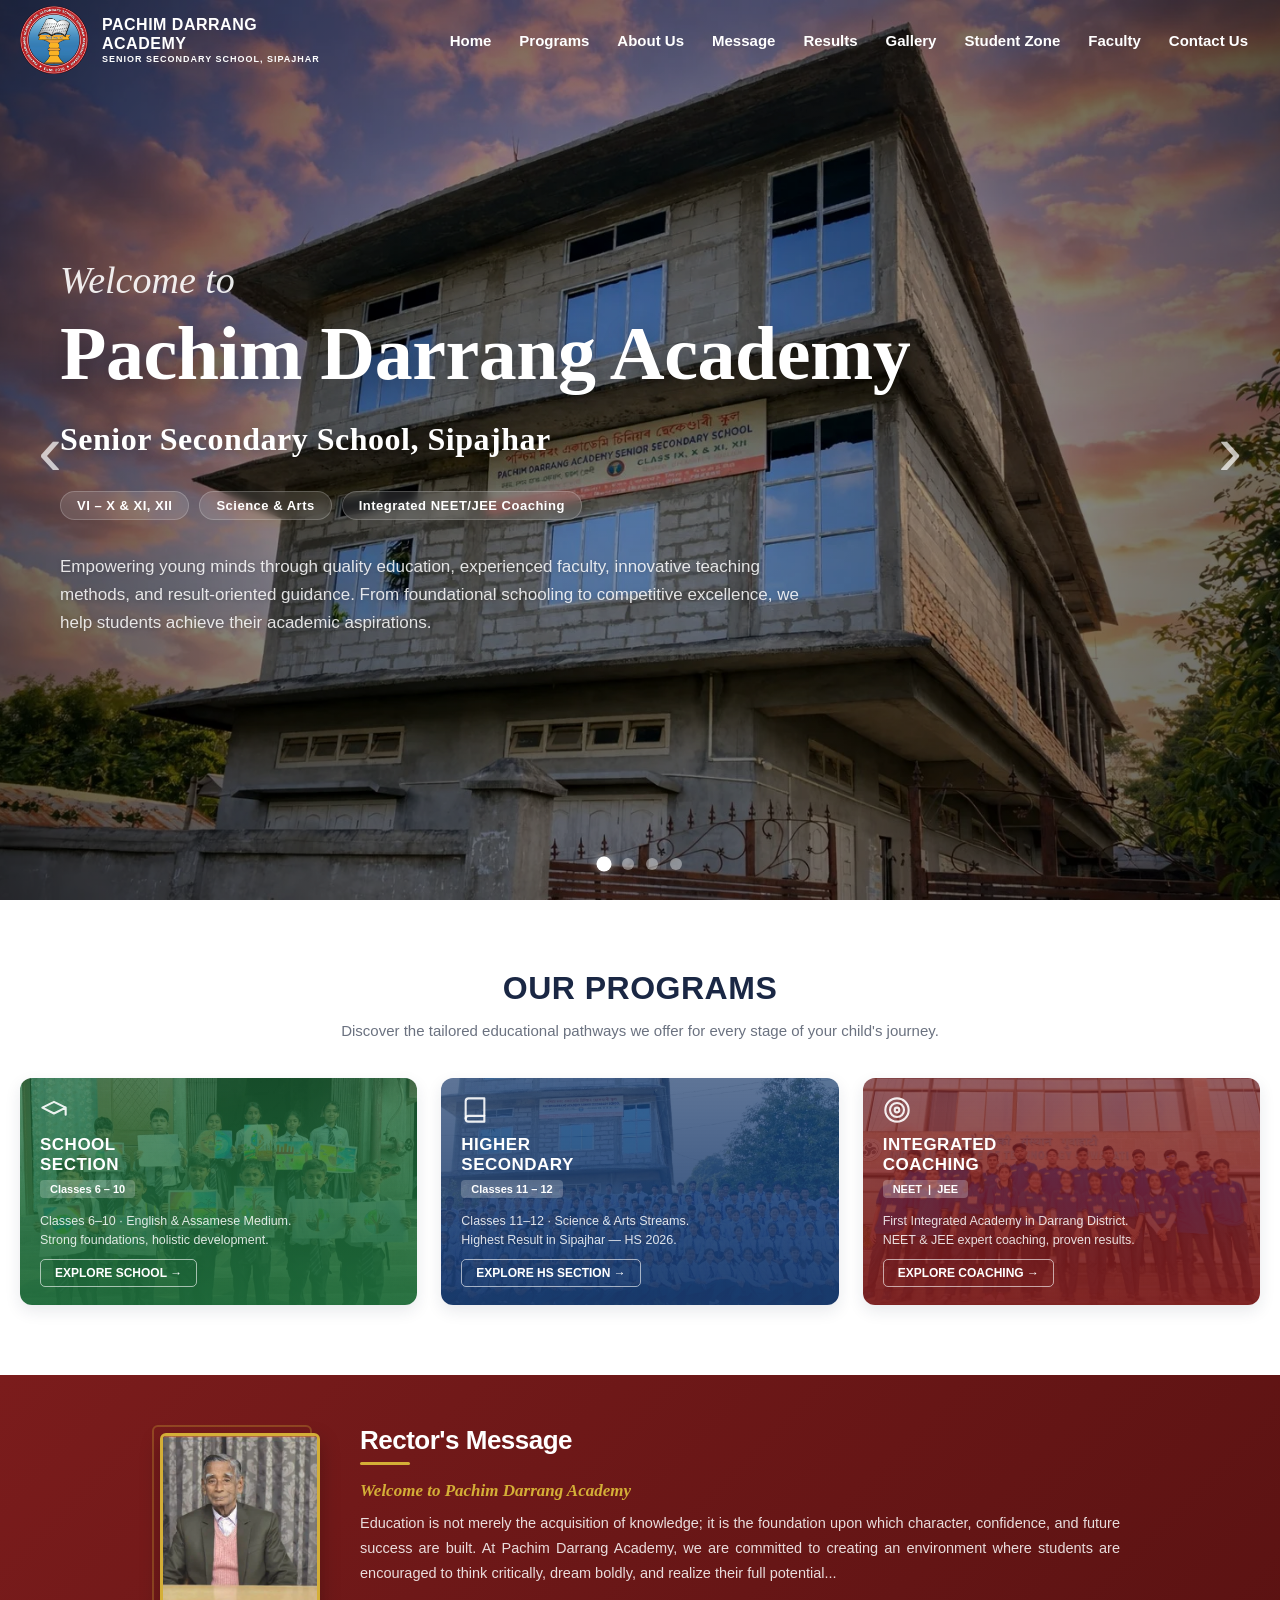
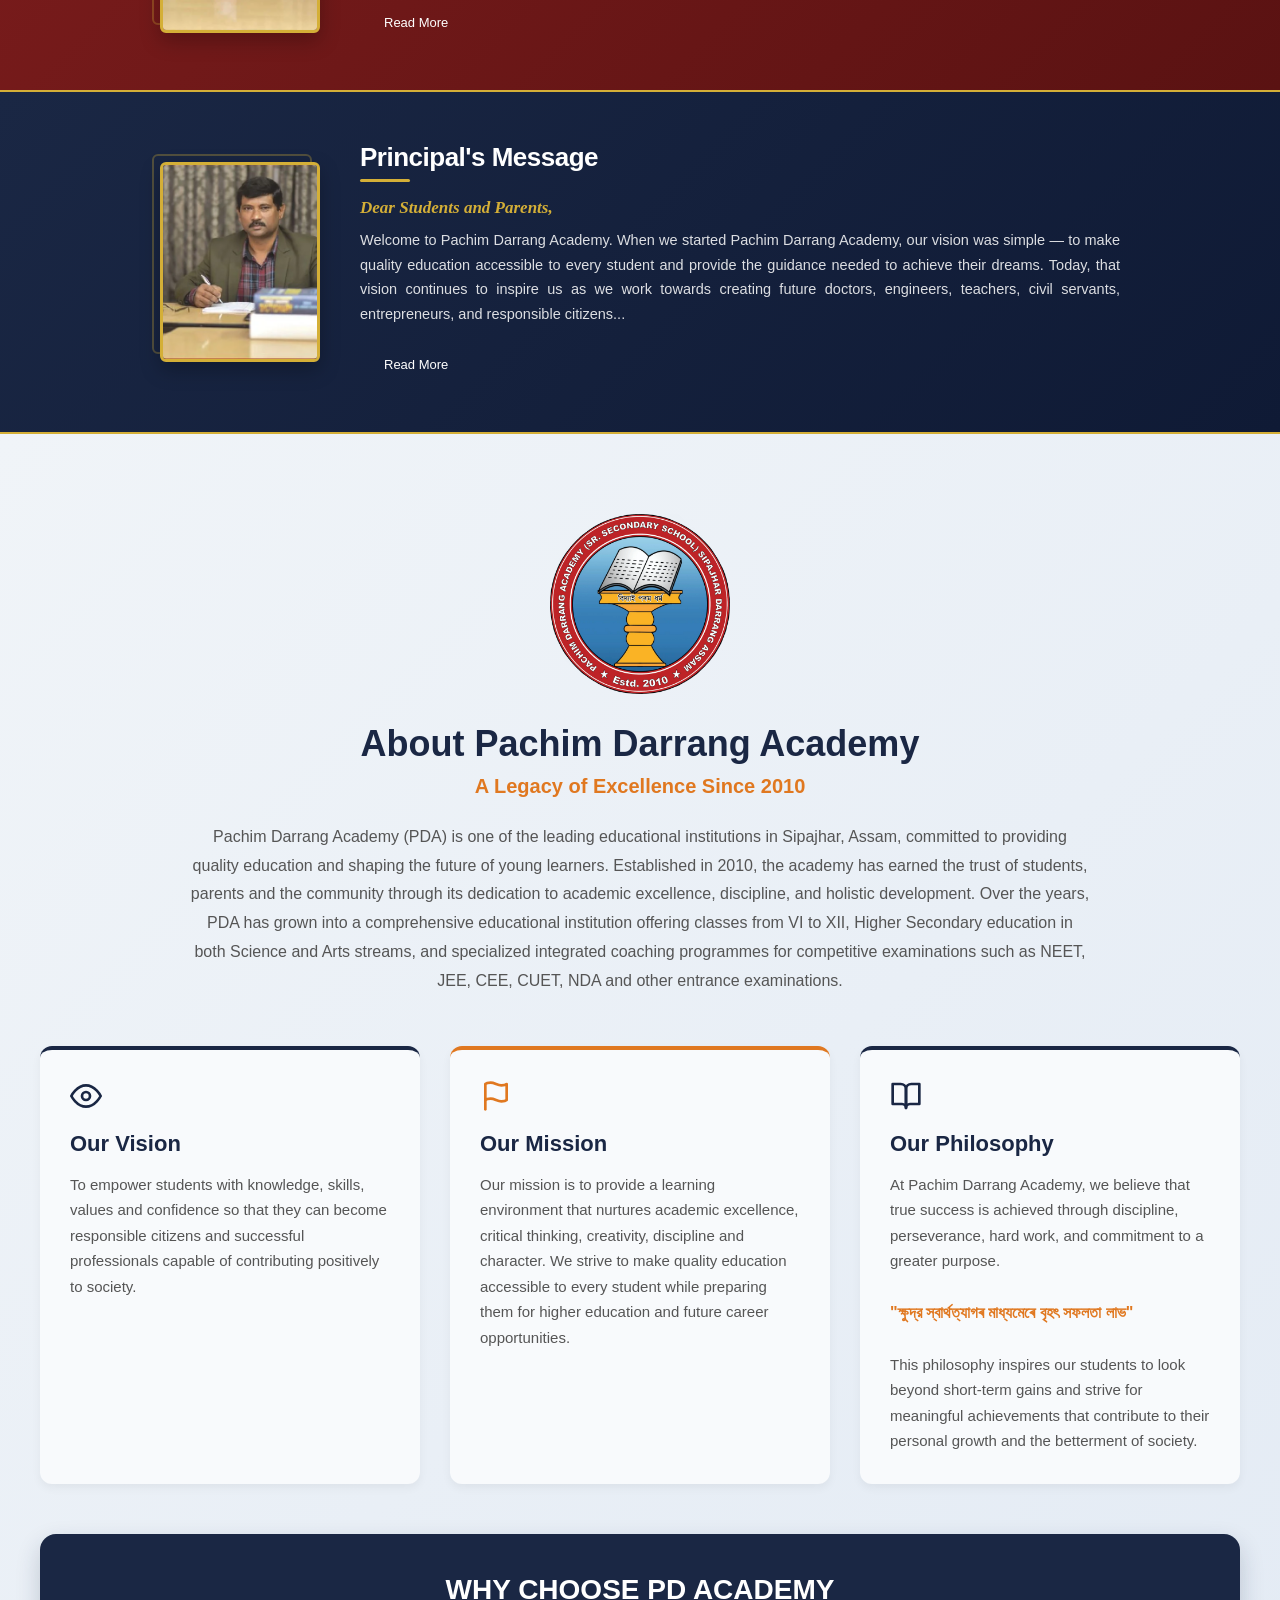
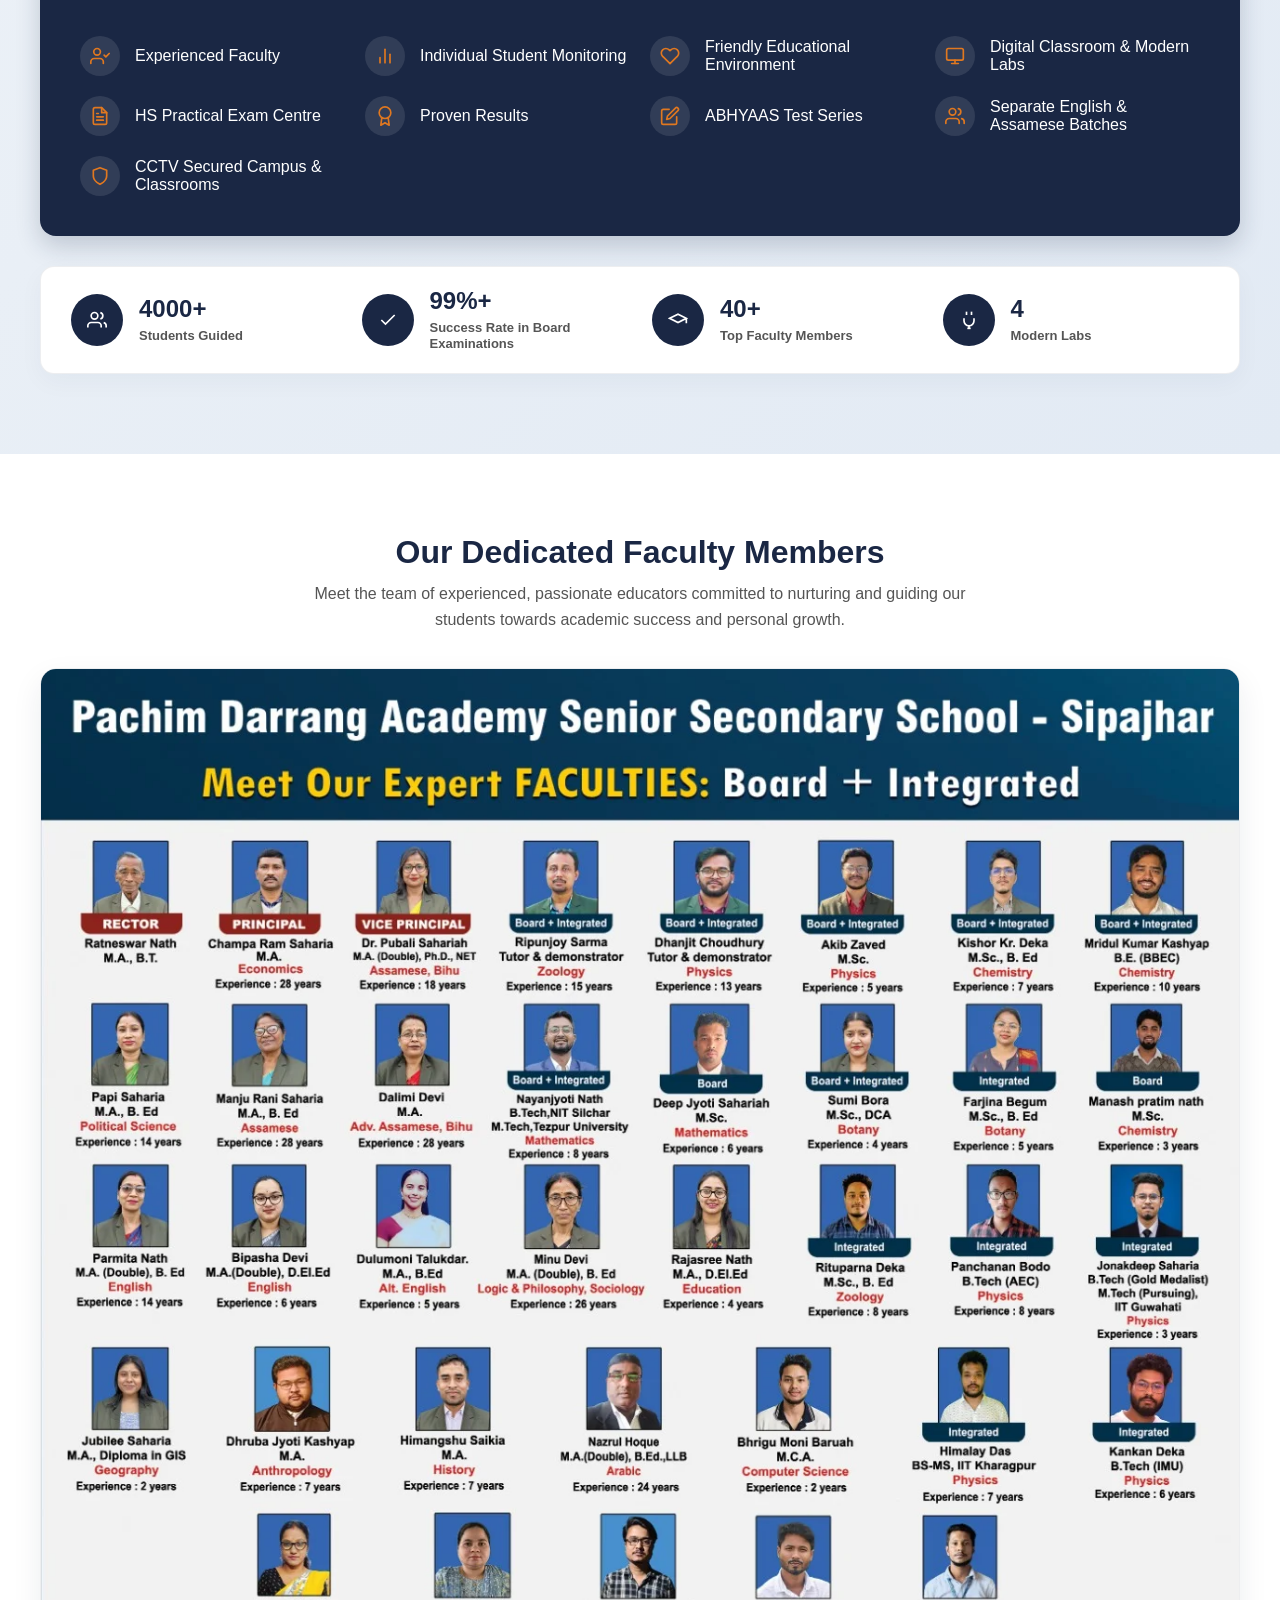
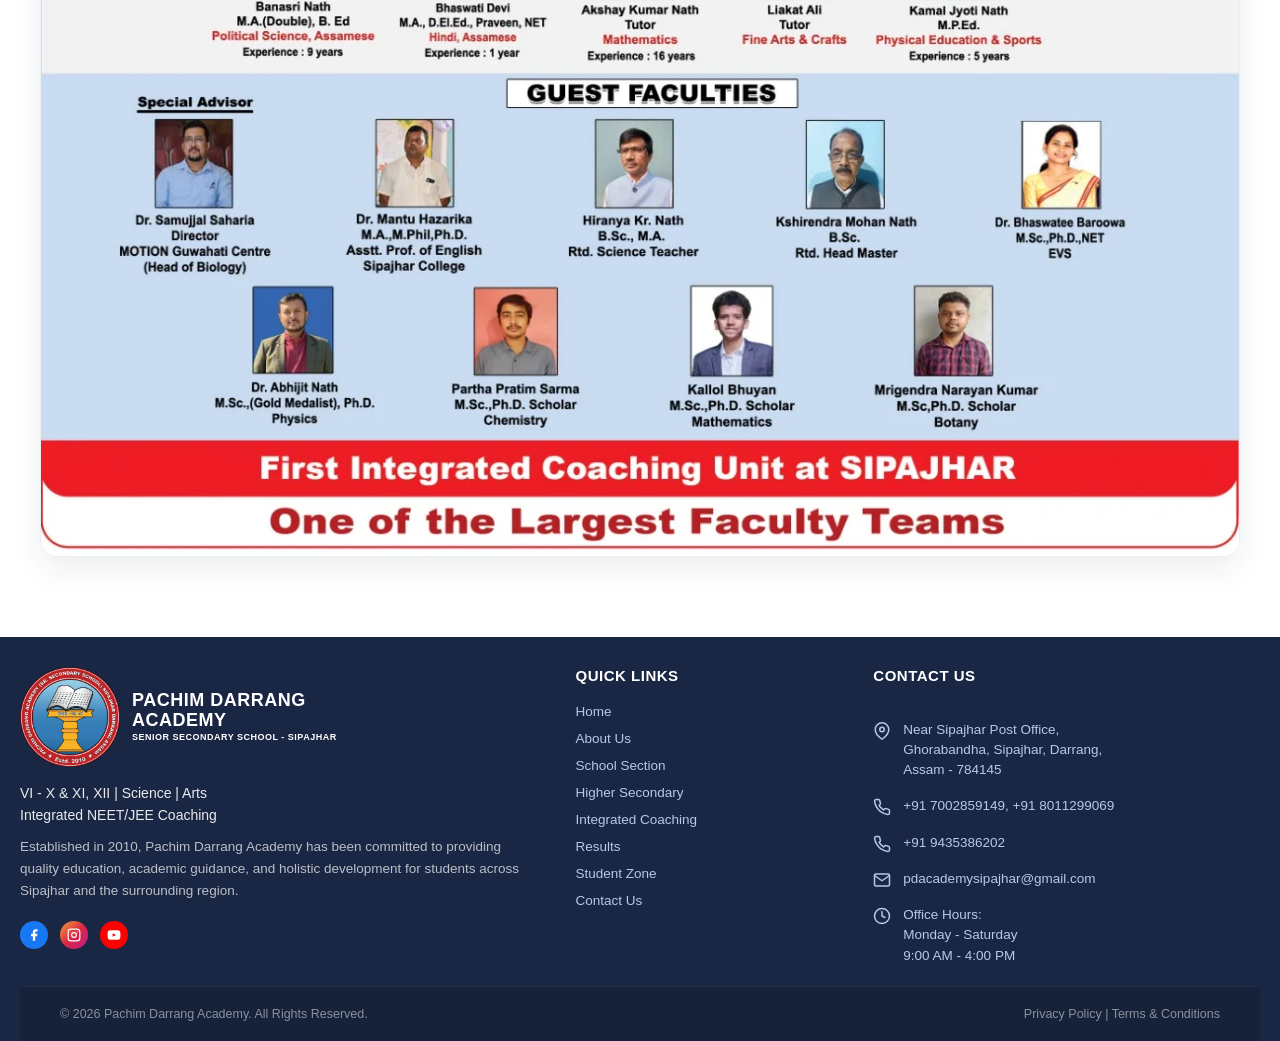
==== commit c8a8efd0: "Update index.html" ====
--- a/index.html
+++ b/index.html
@@ -1,34 +1,40 @@
 <!DOCTYPE html>
 <html lang="en">
+
 <head>
   <link rel="canonical" href="https://pachimdarrangacademy.com/" />
   <meta charset="UTF-8" />
   <meta name="viewport" content="width=device-width,initial-scale=1.0" />
   <title>Pachim Darrang Academy | Senior Secondary School in Sipajhar</title>
-  <meta name="description" content="Pachim Darrang Academy is a premier senior secondary school in Sipajhar, Assam, offering Science, Arts, and Integrated NEET/JEE coaching since 2010." />
-  <meta name="keywords" content="Pachim Darrang Academy, PDA Sipajhar, Senior Secondary School Sipajhar, NEET Coaching Assam, JEE Coaching Assam, Best School in Sipajhar" />
+  <meta name="description"
+    content="Pachim Darrang Academy is a premier senior secondary school in Sipajhar, Assam, offering Science, Arts, and Integrated NEET/JEE coaching since 2010." />
+  <meta name="keywords"
+    content="Pachim Darrang Academy, PDA Sipajhar, Senior Secondary School Sipajhar, NEET Coaching Assam, JEE Coaching Assam, Best School in Sipajhar" />
   <link
     href="https://fonts.googleapis.com/css2?family=Inter:wght@400;500;600;700;800&family=Playfair+Display:ital,wght@0,600;0,700;1,600;1,700&family=Dancing+Script:wght@700&display=swap"
     rel="stylesheet" />
-  <link rel="stylesheet" href="/assets/css/style.css?v=2" />
-  <link rel="stylesheet" href="/assets/css/pages.css?v=2" />
-  <link rel="stylesheet" href="/assets/css/responsive.css?v=2" />
+  <link rel="stylesheet" href="assets/css/style.css?v=2" />
+  <link rel="stylesheet" href="assets/css/pages.css?v=2" />
+  <link rel="stylesheet" href="assets/css/responsive.css?v=2" />
   <meta property="og:title" content="Pachim Darrang Academy | Senior Secondary School in Sipajhar" />
-  <meta property="og:description" content="Pachim Darrang Academy is a premier senior secondary school in Sipajhar, Assam, offering Science, Arts, and Integrated NEET/JEE coaching since 2010." />
+  <meta property="og:description"
+    content="Pachim Darrang Academy is a premier senior secondary school in Sipajhar, Assam, offering Science, Arts, and Integrated NEET/JEE coaching since 2010." />
   <meta property="og:type" content="website" />
-  <link rel="shortcut icon" href="/favicon.ico" type="image/x-icon" />
-  <link rel="icon" type="image/png" sizes="16x16" href="/assets/images/favicon/favicon-16x16.png" />
-  <link rel="icon" type="image/png" sizes="32x32" href="/assets/images/favicon/favicon-32x32.png" />
-  <link rel="icon" type="image/png" sizes="48x48" href="/assets/images/favicon/favicon-48x48.png" />
-  <link rel="apple-touch-icon" sizes="180x180" href="/assets/images/favicon/apple-touch-icon.png" />
+  <link rel="shortcut icon" href="favicon.ico" type="image/x-icon" />
+  <link rel="icon" type="image/png" sizes="16x16" href="assets/images/favicon/favicon-16x16.png" />
+  <link rel="icon" type="image/png" sizes="32x32" href="assets/images/favicon/favicon-32x32.png" />
+  <link rel="icon" type="image/png" sizes="48x48" href="assets/images/favicon/favicon-48x48.png" />
+  <link rel="apple-touch-icon" sizes="180x180" href="assets/images/favicon/apple-touch-icon.png" />
 </head>
+
 <body class="is-home">
 
   <!-- TOP BAR -->
   <!-- NAVBAR -->
   <nav>
     <div class="nav-inner">
-      <div class="logo"><img src="/assets/images/logos/logo-new.png?v=3" alt="Pachim Darrang Academy Logo" class="logo-img" />
+      <div class="logo"><img src="/assets/images/favicon/android-chrome-512x512.png" alt="Pachim Darrang Academy Logo"
+          class="logo-img" />
         <div class="logo-text">
           <div class="site-title">PACHIM DARRANG<br>ACADEMY</div>
           <p>SENIOR SECONDARY SCHOOL, SIPAJHAR</p>
@@ -91,7 +97,9 @@
         <span>Science &amp; Arts</span>
         <span>Integrated NEET/JEE Coaching</span>
       </div>
-      <p class="hero-sub">Empowering young minds through quality education, experienced faculty, innovative teaching methods, and result-oriented guidance. From foundational schooling to competitive excellence, we help students achieve their academic aspirations.</p>
+      <p class="hero-sub">Empowering young minds through quality education, experienced faculty, innovative teaching
+        methods, and result-oriented guidance. From foundational schooling to competitive excellence, we help students
+        achieve their academic aspirations.</p>
     </div>
   </div>
 
@@ -104,7 +112,10 @@
     <div class="section-cards">
       <a class="sc-card sc-green" href="/school/">
         <div class="sc-body" style="width: 100%; position: relative; z-index: 2;">
-           <div class="sc-icon"><svg width="28" height="28" viewBox="0 0 24 24" fill="none" stroke="rgba(255,255,255,0.9)" stroke-width="1.8" stroke-linecap="round" stroke-linejoin="round"><path d="M22 10v6M2 10l10-5 10 5-10 5z"/></svg></div>
+          <div class="sc-icon"><svg width="28" height="28" viewBox="0 0 24 24" fill="none"
+              stroke="rgba(255,255,255,0.9)" stroke-width="1.8" stroke-linecap="round" stroke-linejoin="round">
+              <path d="M22 10v6M2 10l10-5 10 5-10 5z" />
+            </svg></div>
           <h3>School<br>Section</h3>
           <span class="sc-tag">Classes 6 – 10</span>
           <p>Classes 6–10 · English &amp; Assamese Medium.<br>Strong foundations, holistic development.</p>
@@ -113,7 +124,11 @@
       </a>
       <a class="sc-card sc-blue" href="/higher-secondary/">
         <div class="sc-body" style="width: 100%; position: relative; z-index: 2;">
-          <div class="sc-icon"><svg width="28" height="28" viewBox="0 0 24 24" fill="none" stroke="rgba(255,255,255,0.9)" stroke-width="1.8" stroke-linecap="round" stroke-linejoin="round"><path d="M4 19.5A2.5 2.5 0 0 1 6.5 17H20"/><path d="M6.5 2H20v20H6.5A2.5 2.5 0 0 1 4 19.5v-15A2.5 2.5 0 0 1 6.5 2z"/></svg></div>
+          <div class="sc-icon"><svg width="28" height="28" viewBox="0 0 24 24" fill="none"
+              stroke="rgba(255,255,255,0.9)" stroke-width="1.8" stroke-linecap="round" stroke-linejoin="round">
+              <path d="M4 19.5A2.5 2.5 0 0 1 6.5 17H20" />
+              <path d="M6.5 2H20v20H6.5A2.5 2.5 0 0 1 4 19.5v-15A2.5 2.5 0 0 1 6.5 2z" />
+            </svg></div>
           <h3>Higher<br>Secondary</h3>
           <span class="sc-tag">Classes 11 – 12</span>
           <p>Classes 11–12 · Science &amp; Arts Streams.<br>Highest Result in Sipajhar — HS 2026.</p>
@@ -122,7 +137,12 @@
       </a>
       <a class="sc-card sc-red" href="/integrated-coaching/">
         <div class="sc-body" style="width: 100%; position: relative; z-index: 2;">
-          <div class="sc-icon"><svg width="28" height="28" viewBox="0 0 24 24" fill="none" stroke="rgba(255,255,255,0.9)" stroke-width="1.8" stroke-linecap="round" stroke-linejoin="round"><circle cx="12" cy="12" r="10"/><circle cx="12" cy="12" r="6"/><circle cx="12" cy="12" r="2"/></svg></div>
+          <div class="sc-icon"><svg width="28" height="28" viewBox="0 0 24 24" fill="none"
+              stroke="rgba(255,255,255,0.9)" stroke-width="1.8" stroke-linecap="round" stroke-linejoin="round">
+              <circle cx="12" cy="12" r="10" />
+              <circle cx="12" cy="12" r="6" />
+              <circle cx="12" cy="12" r="2" />
+            </svg></div>
           <h3>Integrated<br>Coaching</h3>
           <span class="sc-tag" style="background: rgba(255,255,255,0.25); color: #fff;">NEET &nbsp;|&nbsp; JEE</span>
           <p>First Integrated Academy in Darrang District.<br>NEET &amp; JEE expert coaching, proven results.</p>
@@ -137,14 +157,16 @@
     <div class="message-preview-container">
       <div class="message-preview-photo">
         <div class="photo-frame"></div>
-        <img src="/assets/images/faculty/rector.webp" alt="Rector Ratneswar Nath" />
+        <img src="assets/images/faculty/rector.webp" alt="Rector Ratneswar Nath" />
       </div>
       <div class="message-preview-content">
         <h2>Rector's Message</h2>
         <div class="accent-bar"></div>
         <p class="salutation">Welcome to Pachim Darrang Academy</p>
         <p class="excerpt">
-          Education is not merely the acquisition of knowledge; it is the foundation upon which character, confidence, and future success are built. At Pachim Darrang Academy, we are committed to creating an environment where students are encouraged to think critically, dream boldly, and realize their full potential...
+          Education is not merely the acquisition of knowledge; it is the foundation upon which character, confidence,
+          and future success are built. At Pachim Darrang Academy, we are committed to creating an environment where
+          students are encouraged to think critically, dream boldly, and realize their full potential...
         </p>
         <a href="/message/" class="btn-primary read-more-btn">Read More</a>
       </div>
@@ -156,14 +178,17 @@
     <div class="message-preview-container">
       <div class="message-preview-photo">
         <div class="photo-frame"></div>
-        <img src="/assets/images/faculty/principal.webp" alt="Principal Champa Ram Saharia" />
+        <img src="assets/images/faculty/principal.webp" alt="Principal Champa Ram Saharia" />
       </div>
       <div class="message-preview-content">
         <h2>Principal's Message</h2>
         <div class="accent-bar"></div>
         <p class="salutation">Dear Students and Parents,</p>
         <p class="excerpt">
-          Welcome to Pachim Darrang Academy. When we started Pachim Darrang Academy, our vision was simple — to make quality education accessible to every student and provide the guidance needed to achieve their dreams. Today, that vision continues to inspire us as we work towards creating future doctors, engineers, teachers, civil servants, entrepreneurs, and responsible citizens...
+          Welcome to Pachim Darrang Academy. When we started Pachim Darrang Academy, our vision was simple — to make
+          quality education accessible to every student and provide the guidance needed to achieve their dreams. Today,
+          that vision continues to inspire us as we work towards creating future doctors, engineers, teachers, civil
+          servants, entrepreneurs, and responsible citizens...
         </p>
         <a href="/message/" class="btn-primary read-more-btn">Read More</a>
       </div>
@@ -171,91 +196,187 @@
   </section>
 
   <!-- ABOUT US SECTION -->
-  <div class="about-section" id="about" style="padding: 80px 20px; background: linear-gradient(135deg, #f0f4f8 0%, #e2eaf4 100%); color: #333;">
+  <div class="about-section" id="about"
+    style="padding: 80px 20px; background: linear-gradient(135deg, #f0f4f8 0%, #e2eaf4 100%); color: #333;">
     <div style="max-width: 1200px; margin: 0 auto;">
-      
+
       <!-- Main Info -->
       <div style="text-align: center; margin-bottom: 50px;">
-        <img src="/assets/images/logos/logo-new.png?v=3" alt="PDA Logo" style="height: 180px; max-width: 100%; width: auto; object-fit: contain; transform: translateZ(0); will-change: transform; backface-visibility: hidden; image-rendering: auto; margin-bottom: 25px;" />
-        <h2 style="font-size: 36px; font-weight: 800; color: var(--navy); margin-bottom: 10px;">About Pachim Darrang Academy</h2>
-        <h3 style="font-size: 20px; font-weight: 600; color: var(--orange); margin-bottom: 25px;">A Legacy of Excellence Since 2010</h3>
+        <img src="assets/images/logos/logo-new.png?v=3" alt="PDA Logo"
+          style="height: 180px; max-width: 100%; width: auto; object-fit: contain; transform: translateZ(0); will-change: transform; backface-visibility: hidden; image-rendering: auto; margin-bottom: 25px;" />
+        <h2 style="font-size: 36px; font-weight: 800; color: var(--navy); margin-bottom: 10px;">About Pachim Darrang
+          Academy</h2>
+        <h3 style="font-size: 20px; font-weight: 600; color: var(--orange); margin-bottom: 25px;">A Legacy of Excellence
+          Since 2010</h3>
         <p style="font-size: 16px; line-height: 1.8; max-width: 900px; margin: 0 auto; color: #555;">
-          Pachim Darrang Academy (PDA) is one of the leading educational institutions in Sipajhar, Assam, committed to providing quality education and shaping the future of young learners. Established in 2010, the academy has earned the trust of students, parents and the community through its dedication to academic excellence, discipline, and holistic development. Over the years, PDA has grown into a comprehensive educational institution offering classes from VI to XII, Higher Secondary education in both Science and Arts streams, and specialized integrated coaching programmes for competitive examinations such as NEET, JEE, CEE, CUET, NDA and other entrance examinations.
+          Pachim Darrang Academy (PDA) is one of the leading educational institutions in Sipajhar, Assam, committed to
+          providing quality education and shaping the future of young learners. Established in 2010, the academy has
+          earned the trust of students, parents and the community through its dedication to academic excellence,
+          discipline, and holistic development. Over the years, PDA has grown into a comprehensive educational
+          institution offering classes from VI to XII, Higher Secondary education in both Science and Arts streams, and
+          specialized integrated coaching programmes for competitive examinations such as NEET, JEE, CEE, CUET, NDA and
+          other entrance examinations.
         </p>
       </div>
 
       <!-- Vision, Mission, Philosophy Grid -->
-      <div style="display: grid; grid-template-columns: repeat(auto-fit, minmax(300px, 1fr)); gap: 30px; margin-bottom: 50px;">
-        
+      <div
+        style="display: grid; grid-template-columns: repeat(auto-fit, minmax(300px, 1fr)); gap: 30px; margin-bottom: 50px;">
+
         <!-- Vision -->
-        <div style="background: #f8fafc; padding: 30px; border-radius: 12px; border-top: 4px solid var(--navy); box-shadow: 0 4px 10px rgba(0,0,0,0.05);">
-          <div style="margin-bottom: 15px;"><svg width="32" height="32" viewBox="0 0 24 24" fill="none" stroke="var(--navy)" stroke-width="2" stroke-linecap="round" stroke-linejoin="round"><path d="M1 12s4-8 11-8 11 8 11 8-4 8-11 8-11-8-11-8z"></path><circle cx="12" cy="12" r="3"></circle></svg></div>
+        <div
+          style="background: #f8fafc; padding: 30px; border-radius: 12px; border-top: 4px solid var(--navy); box-shadow: 0 4px 10px rgba(0,0,0,0.05);">
+          <div style="margin-bottom: 15px;"><svg width="32" height="32" viewBox="0 0 24 24" fill="none"
+              stroke="var(--navy)" stroke-width="2" stroke-linecap="round" stroke-linejoin="round">
+              <path d="M1 12s4-8 11-8 11 8 11 8-4 8-11 8-11-8-11-8z"></path>
+              <circle cx="12" cy="12" r="3"></circle>
+            </svg></div>
           <h4 style="font-size: 22px; font-weight: 700; color: var(--navy); margin-bottom: 15px;">Our Vision</h4>
           <p style="font-size: 15px; line-height: 1.7; color: #555;">
-            To empower students with knowledge, skills, values and confidence so that they can become responsible citizens and successful professionals capable of contributing positively to society.
+            To empower students with knowledge, skills, values and confidence so that they can become responsible
+            citizens and successful professionals capable of contributing positively to society.
           </p>
         </div>
 
         <!-- Mission -->
-        <div style="background: #f8fafc; padding: 30px; border-radius: 12px; border-top: 4px solid var(--orange); box-shadow: 0 4px 10px rgba(0,0,0,0.05);">
-          <div style="margin-bottom: 15px;"><svg width="32" height="32" viewBox="0 0 24 24" fill="none" stroke="var(--orange)" stroke-width="2" stroke-linecap="round" stroke-linejoin="round"><path d="M4 15s1-1 4-1 5 2 8 2 4-1 4-1V3s-1 1-4 1-5-2-8-2-4 1-4 1z"></path><line x1="4" y1="22" x2="4" y2="15"></line></svg></div>
+        <div
+          style="background: #f8fafc; padding: 30px; border-radius: 12px; border-top: 4px solid var(--orange); box-shadow: 0 4px 10px rgba(0,0,0,0.05);">
+          <div style="margin-bottom: 15px;"><svg width="32" height="32" viewBox="0 0 24 24" fill="none"
+              stroke="var(--orange)" stroke-width="2" stroke-linecap="round" stroke-linejoin="round">
+              <path d="M4 15s1-1 4-1 5 2 8 2 4-1 4-1V3s-1 1-4 1-5-2-8-2-4 1-4 1z"></path>
+              <line x1="4" y1="22" x2="4" y2="15"></line>
+            </svg></div>
           <h4 style="font-size: 22px; font-weight: 700; color: var(--navy); margin-bottom: 15px;">Our Mission</h4>
           <p style="font-size: 15px; line-height: 1.7; color: #555;">
-            Our mission is to provide a learning environment that nurtures academic excellence, critical thinking, creativity, discipline and character. We strive to make quality education accessible to every student while preparing them for higher education and future career opportunities.
+            Our mission is to provide a learning environment that nurtures academic excellence, critical thinking,
+            creativity, discipline and character. We strive to make quality education accessible to every student while
+            preparing them for higher education and future career opportunities.
           </p>
         </div>
 
         <!-- Philosophy -->
-        <div style="background: #f8fafc; padding: 30px; border-radius: 12px; border-top: 4px solid var(--navy); box-shadow: 0 4px 10px rgba(0,0,0,0.05);">
-          <div style="margin-bottom: 15px;"><svg width="32" height="32" viewBox="0 0 24 24" fill="none" stroke="var(--navy)" stroke-width="2" stroke-linecap="round" stroke-linejoin="round"><path d="M2 3h6a4 4 0 0 1 4 4v14a3 3 0 0 0-3-3H2z"></path><path d="M22 3h-6a4 4 0 0 0-4 4v14a3 3 0 0 1 3-3h7z"></path></svg></div>
+        <div
+          style="background: #f8fafc; padding: 30px; border-radius: 12px; border-top: 4px solid var(--navy); box-shadow: 0 4px 10px rgba(0,0,0,0.05);">
+          <div style="margin-bottom: 15px;"><svg width="32" height="32" viewBox="0 0 24 24" fill="none"
+              stroke="var(--navy)" stroke-width="2" stroke-linecap="round" stroke-linejoin="round">
+              <path d="M2 3h6a4 4 0 0 1 4 4v14a3 3 0 0 0-3-3H2z"></path>
+              <path d="M22 3h-6a4 4 0 0 0-4 4v14a3 3 0 0 1 3-3h7z"></path>
+            </svg></div>
           <h4 style="font-size: 22px; font-weight: 700; color: var(--navy); margin-bottom: 15px;">Our Philosophy</h4>
           <p style="font-size: 15px; line-height: 1.7; color: #555;">
-            At Pachim Darrang Academy, we believe that true success is achieved through discipline, perseverance, hard work, and commitment to a greater purpose.<br><br>
-            <strong style="color: var(--orange); font-size: 16px;">"ক্ষুদ্র স্বাৰ্থত্যাগৰ মাধ্যমেৰে বৃহৎ সফলতা লাভ"</strong><br><br>
-            This philosophy inspires our students to look beyond short-term gains and strive for meaningful achievements that contribute to their personal growth and the betterment of society.
+            At Pachim Darrang Academy, we believe that true success is achieved through discipline, perseverance, hard
+            work, and commitment to a greater purpose.<br><br>
+            <strong style="color: var(--orange); font-size: 16px;">"ক্ষুদ্র স্বাৰ্থত্যাগৰ মাধ্যমেৰে বৃহৎ সফলতা
+              লাভ"</strong><br><br>
+            This philosophy inspires our students to look beyond short-term gains and strive for meaningful achievements
+            that contribute to their personal growth and the betterment of society.
           </p>
         </div>
       </div>
 
       <!-- Why Choose Us -->
-      <div style="background: var(--navy); border-radius: 16px; padding: 40px; color: #fff; box-shadow: 0 10px 25px rgba(26, 39, 68, 0.2);">
-        <h3 style="font-size: 28px; font-weight: 800; text-align: center; margin-bottom: 30px; color: #fff;">WHY CHOOSE PD ACADEMY</h3>
+      <div
+        style="background: var(--navy); border-radius: 16px; padding: 40px; color: #fff; box-shadow: 0 10px 25px rgba(26, 39, 68, 0.2);">
+        <h3 style="font-size: 28px; font-weight: 800; text-align: center; margin-bottom: 30px; color: #fff;">WHY CHOOSE
+          PD ACADEMY</h3>
         <div style="display: grid; grid-template-columns: repeat(auto-fit, minmax(250px, 1fr)); gap: 20px;">
-          
-          <div style="display: flex; align-items: center; gap: 15px;">
-            <div style="background: rgba(255,255,255,0.1); width: 40px; height: 40px; display: flex; align-items: center; justify-content: center; border-radius: 50%; color: var(--orange); flex-shrink: 0;"><svg width="20" height="20" viewBox="0 0 24 24" fill="none" stroke="currentColor" stroke-width="2" stroke-linecap="round" stroke-linejoin="round"><path d="M16 21v-2a4 4 0 0 0-4-4H5a4 4 0 0 0-4 4v2"></path><circle cx="8.5" cy="7" r="4"></circle><polyline points="17 11 19 13 23 9"></polyline></svg></div>
+
+          <div style="display: flex; align-items: center; gap: 15px;">
+            <div
+              style="background: rgba(255,255,255,0.1); width: 40px; height: 40px; display: flex; align-items: center; justify-content: center; border-radius: 50%; color: var(--orange); flex-shrink: 0;">
+              <svg width="20" height="20" viewBox="0 0 24 24" fill="none" stroke="currentColor" stroke-width="2"
+                stroke-linecap="round" stroke-linejoin="round">
+                <path d="M16 21v-2a4 4 0 0 0-4-4H5a4 4 0 0 0-4 4v2"></path>
+                <circle cx="8.5" cy="7" r="4"></circle>
+                <polyline points="17 11 19 13 23 9"></polyline>
+              </svg></div>
             <span style="font-size: 16px; font-weight: 500;">Experienced Faculty</span>
           </div>
           <div style="display: flex; align-items: center; gap: 15px;">
-            <div style="background: rgba(255,255,255,0.1); width: 40px; height: 40px; display: flex; align-items: center; justify-content: center; border-radius: 50%; color: var(--orange); flex-shrink: 0;"><svg width="20" height="20" viewBox="0 0 24 24" fill="none" stroke="currentColor" stroke-width="2" stroke-linecap="round" stroke-linejoin="round"><line x1="18" y1="20" x2="18" y2="10"></line><line x1="12" y1="20" x2="12" y2="4"></line><line x1="6" y1="20" x2="6" y2="14"></line></svg></div>
+            <div
+              style="background: rgba(255,255,255,0.1); width: 40px; height: 40px; display: flex; align-items: center; justify-content: center; border-radius: 50%; color: var(--orange); flex-shrink: 0;">
+              <svg width="20" height="20" viewBox="0 0 24 24" fill="none" stroke="currentColor" stroke-width="2"
+                stroke-linecap="round" stroke-linejoin="round">
+                <line x1="18" y1="20" x2="18" y2="10"></line>
+                <line x1="12" y1="20" x2="12" y2="4"></line>
+                <line x1="6" y1="20" x2="6" y2="14"></line>
+              </svg></div>
             <span style="font-size: 16px; font-weight: 500;">Individual Student Monitoring</span>
           </div>
           <div style="display: flex; align-items: center; gap: 15px;">
-            <div style="background: rgba(255,255,255,0.1); width: 40px; height: 40px; display: flex; align-items: center; justify-content: center; border-radius: 50%; color: var(--orange); flex-shrink: 0;"><svg width="20" height="20" viewBox="0 0 24 24" fill="none" stroke="currentColor" stroke-width="2" stroke-linecap="round" stroke-linejoin="round"><path d="M20.84 4.61a5.5 5.5 0 0 0-7.78 0L12 5.67l-1.06-1.06a5.5 5.5 0 0 0-7.78 7.78l1.06 1.06L12 21.23l7.78-7.78 1.06-1.06a5.5 5.5 0 0 0 0-7.78z"></path></svg></div>
+            <div
+              style="background: rgba(255,255,255,0.1); width: 40px; height: 40px; display: flex; align-items: center; justify-content: center; border-radius: 50%; color: var(--orange); flex-shrink: 0;">
+              <svg width="20" height="20" viewBox="0 0 24 24" fill="none" stroke="currentColor" stroke-width="2"
+                stroke-linecap="round" stroke-linejoin="round">
+                <path
+                  d="M20.84 4.61a5.5 5.5 0 0 0-7.78 0L12 5.67l-1.06-1.06a5.5 5.5 0 0 0-7.78 7.78l1.06 1.06L12 21.23l7.78-7.78 1.06-1.06a5.5 5.5 0 0 0 0-7.78z">
+                </path>
+              </svg></div>
             <span style="font-size: 16px; font-weight: 500;">Friendly Educational Environment</span>
           </div>
           <div style="display: flex; align-items: center; gap: 15px;">
-            <div style="background: rgba(255,255,255,0.1); width: 40px; height: 40px; display: flex; align-items: center; justify-content: center; border-radius: 50%; color: var(--orange); flex-shrink: 0;"><svg width="20" height="20" viewBox="0 0 24 24" fill="none" stroke="currentColor" stroke-width="2" stroke-linecap="round" stroke-linejoin="round"><rect x="2" y="3" width="20" height="14" rx="2" ry="2"></rect><line x1="8" y1="21" x2="16" y2="21"></line><line x1="12" y1="17" x2="12" y2="21"></line></svg></div>
+            <div
+              style="background: rgba(255,255,255,0.1); width: 40px; height: 40px; display: flex; align-items: center; justify-content: center; border-radius: 50%; color: var(--orange); flex-shrink: 0;">
+              <svg width="20" height="20" viewBox="0 0 24 24" fill="none" stroke="currentColor" stroke-width="2"
+                stroke-linecap="round" stroke-linejoin="round">
+                <rect x="2" y="3" width="20" height="14" rx="2" ry="2"></rect>
+                <line x1="8" y1="21" x2="16" y2="21"></line>
+                <line x1="12" y1="17" x2="12" y2="21"></line>
+              </svg></div>
             <span style="font-size: 16px; font-weight: 500;">Digital Classroom &amp; Modern Labs</span>
           </div>
           <div style="display: flex; align-items: center; gap: 15px;">
-            <div style="background: rgba(255,255,255,0.1); width: 40px; height: 40px; display: flex; align-items: center; justify-content: center; border-radius: 50%; color: var(--orange); flex-shrink: 0;"><svg width="20" height="20" viewBox="0 0 24 24" fill="none" stroke="currentColor" stroke-width="2" stroke-linecap="round" stroke-linejoin="round"><path d="M14 2H6a2 2 0 0 0-2 2v16a2 2 0 0 0 2 2h12a2 2 0 0 0 2-2V8z"></path><polyline points="14 2 14 8 20 8"></polyline><line x1="16" y1="13" x2="8" y2="13"></line><line x1="16" y1="17" x2="8" y2="17"></line><polyline points="10 9 9 9 8 9"></polyline></svg></div>
+            <div
+              style="background: rgba(255,255,255,0.1); width: 40px; height: 40px; display: flex; align-items: center; justify-content: center; border-radius: 50%; color: var(--orange); flex-shrink: 0;">
+              <svg width="20" height="20" viewBox="0 0 24 24" fill="none" stroke="currentColor" stroke-width="2"
+                stroke-linecap="round" stroke-linejoin="round">
+                <path d="M14 2H6a2 2 0 0 0-2 2v16a2 2 0 0 0 2 2h12a2 2 0 0 0 2-2V8z"></path>
+                <polyline points="14 2 14 8 20 8"></polyline>
+                <line x1="16" y1="13" x2="8" y2="13"></line>
+                <line x1="16" y1="17" x2="8" y2="17"></line>
+                <polyline points="10 9 9 9 8 9"></polyline>
+              </svg></div>
             <span style="font-size: 16px; font-weight: 500;">HS Practical Exam Centre</span>
           </div>
           <div style="display: flex; align-items: center; gap: 15px;">
-            <div style="background: rgba(255,255,255,0.1); width: 40px; height: 40px; display: flex; align-items: center; justify-content: center; border-radius: 50%; color: var(--orange); flex-shrink: 0;"><svg width="20" height="20" viewBox="0 0 24 24" fill="none" stroke="currentColor" stroke-width="2" stroke-linecap="round" stroke-linejoin="round"><circle cx="12" cy="8" r="7"></circle><polyline points="8.21 13.89 7 23 12 20 17 23 15.79 13.88"></polyline></svg></div>
+            <div
+              style="background: rgba(255,255,255,0.1); width: 40px; height: 40px; display: flex; align-items: center; justify-content: center; border-radius: 50%; color: var(--orange); flex-shrink: 0;">
+              <svg width="20" height="20" viewBox="0 0 24 24" fill="none" stroke="currentColor" stroke-width="2"
+                stroke-linecap="round" stroke-linejoin="round">
+                <circle cx="12" cy="8" r="7"></circle>
+                <polyline points="8.21 13.89 7 23 12 20 17 23 15.79 13.88"></polyline>
+              </svg></div>
             <span style="font-size: 16px; font-weight: 500;">Proven Results</span>
           </div>
           <div style="display: flex; align-items: center; gap: 15px;">
-            <div style="background: rgba(255,255,255,0.1); width: 40px; height: 40px; display: flex; align-items: center; justify-content: center; border-radius: 50%; color: var(--orange); flex-shrink: 0;"><svg width="20" height="20" viewBox="0 0 24 24" fill="none" stroke="currentColor" stroke-width="2" stroke-linecap="round" stroke-linejoin="round"><path d="M11 4H4a2 2 0 0 0-2 2v14a2 2 0 0 0 2 2h14a2 2 0 0 0 2-2v-7"></path><path d="M18.5 2.5a2.121 2.121 0 0 1 3 3L12 15l-4 1 1-4 9.5-9.5z"></path></svg></div>
+            <div
+              style="background: rgba(255,255,255,0.1); width: 40px; height: 40px; display: flex; align-items: center; justify-content: center; border-radius: 50%; color: var(--orange); flex-shrink: 0;">
+              <svg width="20" height="20" viewBox="0 0 24 24" fill="none" stroke="currentColor" stroke-width="2"
+                stroke-linecap="round" stroke-linejoin="round">
+                <path d="M11 4H4a2 2 0 0 0-2 2v14a2 2 0 0 0 2 2h14a2 2 0 0 0 2-2v-7"></path>
+                <path d="M18.5 2.5a2.121 2.121 0 0 1 3 3L12 15l-4 1 1-4 9.5-9.5z"></path>
+              </svg></div>
             <span style="font-size: 16px; font-weight: 500;">ABHYAAS Test Series</span>
           </div>
           <div style="display: flex; align-items: center; gap: 15px;">
-            <div style="background: rgba(255,255,255,0.1); width: 40px; height: 40px; display: flex; align-items: center; justify-content: center; border-radius: 50%; color: var(--orange); flex-shrink: 0;"><svg width="20" height="20" viewBox="0 0 24 24" fill="none" stroke="currentColor" stroke-width="2" stroke-linecap="round" stroke-linejoin="round"><path d="M17 21v-2a4 4 0 0 0-4-4H5a4 4 0 0 0-4 4v2"></path><circle cx="9" cy="7" r="4"></circle><path d="M23 21v-2a4 4 0 0 0-3-3.87"></path><path d="M16 3.13a4 4 0 0 1 0 7.75"></path></svg></div>
+            <div
+              style="background: rgba(255,255,255,0.1); width: 40px; height: 40px; display: flex; align-items: center; justify-content: center; border-radius: 50%; color: var(--orange); flex-shrink: 0;">
+              <svg width="20" height="20" viewBox="0 0 24 24" fill="none" stroke="currentColor" stroke-width="2"
+                stroke-linecap="round" stroke-linejoin="round">
+                <path d="M17 21v-2a4 4 0 0 0-4-4H5a4 4 0 0 0-4 4v2"></path>
+                <circle cx="9" cy="7" r="4"></circle>
+                <path d="M23 21v-2a4 4 0 0 0-3-3.87"></path>
+                <path d="M16 3.13a4 4 0 0 1 0 7.75"></path>
+              </svg></div>
             <span style="font-size: 16px; font-weight: 500;">Separate English &amp; Assamese Batches</span>
           </div>
           <div style="display: flex; align-items: center; gap: 15px;">
-            <div style="background: rgba(255,255,255,0.1); width: 40px; height: 40px; display: flex; align-items: center; justify-content: center; border-radius: 50%; color: var(--orange); flex-shrink: 0;"><svg width="20" height="20" viewBox="0 0 24 24" fill="none" stroke="currentColor" stroke-width="2" stroke-linecap="round" stroke-linejoin="round"><path d="M12 22s8-4 8-10V5l-8-3-8 3v7c0 6 8 10 8 10z"></path></svg></div>
+            <div
+              style="background: rgba(255,255,255,0.1); width: 40px; height: 40px; display: flex; align-items: center; justify-content: center; border-radius: 50%; color: var(--orange); flex-shrink: 0;">
+              <svg width="20" height="20" viewBox="0 0 24 24" fill="none" stroke="currentColor" stroke-width="2"
+                stroke-linecap="round" stroke-linejoin="round">
+                <path d="M12 22s8-4 8-10V5l-8-3-8 3v7c0 6 8 10 8 10z"></path>
+              </svg></div>
             <span style="font-size: 16px; font-weight: 500;">CCTV Secured Campus &amp; Classrooms</span>
           </div>
 
@@ -265,35 +386,58 @@
       <!-- Stats Bar -->
       <div class="stats-row" style="margin-top: 30px; margin-bottom: 0;">
         <div class="stats-item">
-          <div class="stats-icon bg-navy" style="width: 52px; height: 52px; border-radius: 50%; flex-shrink: 0; background: var(--navy);"><svg width="24" height="24" viewBox="0 0 24 24" fill="none" stroke="currentColor" stroke-width="2"><path d="M17 21v-2a4 4 0 0 0-4-4H5a4 4 0 0 0-4 4v2"></path><circle cx="9" cy="7" r="4"></circle><path d="M23 21v-2a4 4 0 0 0-3-3.87"></path><path d="M16 3.13a4 4 0 0 1 0 7.75"></path></svg></div>
+          <div class="stats-icon bg-navy"
+            style="width: 52px; height: 52px; border-radius: 50%; flex-shrink: 0; background: var(--navy);"><svg
+              width="24" height="24" viewBox="0 0 24 24" fill="none" stroke="currentColor" stroke-width="2">
+              <path d="M17 21v-2a4 4 0 0 0-4-4H5a4 4 0 0 0-4 4v2"></path>
+              <circle cx="9" cy="7" r="4"></circle>
+              <path d="M23 21v-2a4 4 0 0 0-3-3.87"></path>
+              <path d="M16 3.13a4 4 0 0 1 0 7.75"></path>
+            </svg></div>
           <div>
             <h4 class="stats-num" style="font-size: 24px;">4000+</h4>
             <p class="stats-label" style="font-size: 13px;">Students Guided</p>
           </div>
         </div>
         <div class="stats-item">
-          <div class="stats-icon bg-navy" style="width: 52px; height: 52px; border-radius: 50%; flex-shrink: 0; background: var(--navy);"><svg width="24" height="24" viewBox="0 0 24 24" fill="none" stroke="currentColor" stroke-width="2"><polyline points="20 6 9 17 4 12"></polyline></svg></div>
+          <div class="stats-icon bg-navy"
+            style="width: 52px; height: 52px; border-radius: 50%; flex-shrink: 0; background: var(--navy);"><svg
+              width="24" height="24" viewBox="0 0 24 24" fill="none" stroke="currentColor" stroke-width="2">
+              <polyline points="20 6 9 17 4 12"></polyline>
+            </svg></div>
           <div>
             <h4 class="stats-num" style="font-size: 24px;">99%+</h4>
             <p class="stats-label" style="font-size: 13px;">Success Rate in Board Examinations</p>
           </div>
         </div>
         <div class="stats-item">
-          <div class="stats-icon bg-navy" style="width: 52px; height: 52px; border-radius: 50%; flex-shrink: 0; background: var(--navy);"><svg width="24" height="24" viewBox="0 0 24 24" fill="none" stroke="currentColor" stroke-width="2"><path d="M22 10v6M2 10l10-5 10 5-10 5z"></path></svg></div>
+          <div class="stats-icon bg-navy"
+            style="width: 52px; height: 52px; border-radius: 50%; flex-shrink: 0; background: var(--navy);"><svg
+              width="24" height="24" viewBox="0 0 24 24" fill="none" stroke="currentColor" stroke-width="2">
+              <path d="M22 10v6M2 10l10-5 10 5-10 5z"></path>
+            </svg></div>
           <div>
             <h4 class="stats-num" style="font-size: 24px;">40+</h4>
             <p class="stats-label" style="font-size: 13px;">Top Faculty Members</p>
           </div>
         </div>
         <div class="stats-item">
-          <div class="stats-icon bg-navy" style="width: 52px; height: 52px; border-radius: 50%; flex-shrink: 0; background: var(--navy);"><svg width="24" height="24" viewBox="0 0 24 24" fill="none" stroke="currentColor" stroke-width="2"><path d="M9 2v4"></path><path d="M15 2v4"></path><path d="M10 22h4"></path><path d="M12 18v4"></path><path d="M6 10v3a6 6 0 0 0 12 0v-3"></path></svg></div>
+          <div class="stats-icon bg-navy"
+            style="width: 52px; height: 52px; border-radius: 50%; flex-shrink: 0; background: var(--navy);"><svg
+              width="24" height="24" viewBox="0 0 24 24" fill="none" stroke="currentColor" stroke-width="2">
+              <path d="M9 2v4"></path>
+              <path d="M15 2v4"></path>
+              <path d="M10 22h4"></path>
+              <path d="M12 18v4"></path>
+              <path d="M6 10v3a6 6 0 0 0 12 0v-3"></path>
+            </svg></div>
           <div>
             <h4 class="stats-num" style="font-size: 24px;">4</h4>
             <p class="stats-label" style="font-size: 13px;">Modern Labs</p>
           </div>
         </div>
       </div>
-      
+
     </div>
   </div>
 
@@ -302,10 +446,12 @@
     <div class="faculty-section-inner">
       <h2 class="faculty-section-title">Our Dedicated Faculty Members</h2>
       <p class="faculty-section-subtitle">
-        Meet the team of experienced, passionate educators committed to nurturing and guiding our students towards academic success and personal growth.
+        Meet the team of experienced, passionate educators committed to nurturing and guiding our students towards
+        academic success and personal growth.
       </p>
       <div class="faculty-photo-card">
-        <img src="/assets/images/faculty/faculty.webp" alt="Pachim Darrang Academy Faculty Members" class="faculty-photo-img" />
+        <img src="assets/images/faculty/faculty.webp" alt="Pachim Darrang Academy Faculty Members"
+          class="faculty-photo-img" />
       </div>
     </div>
   </section>
@@ -315,7 +461,7 @@
     <div class="footer-inner">
       <div class="footer-col brand-col">
         <div class="footer-logo-row">
-          <img src="/assets/images/logos/logo-new.png?v=3" alt="PDA Logo" class="footer-logo" />
+          <img src="assets/images/logos/logo-new.png?v=3" alt="PDA Logo" class="footer-logo" />
           <div class="footer-brand-text">
             <h2>PACHIM DARRANG<br>ACADEMY</h2>
             <p>SENIOR SECONDARY SCHOOL - SIPAJHAR</p>
@@ -326,21 +472,36 @@
           Integrated NEET/JEE Coaching
         </div>
         <div class="footer-desc">
-          Established in 2010, Pachim Darrang Academy has been committed to providing quality education, academic guidance, and holistic development for students across Sipajhar and the surrounding region.
+          Established in 2010, Pachim Darrang Academy has been committed to providing quality education, academic
+          guidance, and holistic development for students across Sipajhar and the surrounding region.
         </div>
         <div class="socials">
-          <a href="https://www.facebook.com/Pachim-Darrang-Academy-106707741075172" target="_blank" class="soc-btn soc-fb" title="Facebook">
-            <svg width="14" height="14" viewBox="0 0 24 24" fill="#fff"><path d="M18 2h-3a5 5 0 0 0-5 5v3H7v4h3v8h4v-8h3l1-4h-4V7a1 1 0 0 1 1-1h3z"/></svg>
+          <a href="https://www.facebook.com/Pachim-Darrang-Academy-106707741075172" target="_blank"
+            class="soc-btn soc-fb" title="Facebook">
+            <svg width="14" height="14" viewBox="0 0 24 24" fill="#fff">
+              <path d="M18 2h-3a5 5 0 0 0-5 5v3H7v4h3v8h4v-8h3l1-4h-4V7a1 1 0 0 1 1-1h3z" />
+            </svg>
           </a>
-          <a href="https://www.instagram.com/pdacademy_sipajhar?igsh=MWY0Y3dkMHJkYXhjZA==" target="_blank" class="soc-btn soc-ig" title="Instagram">
-            <svg width="14" height="14" viewBox="0 0 24 24" fill="none" stroke="#fff" stroke-width="2" stroke-linecap="round" stroke-linejoin="round"><rect x="2" y="2" width="20" height="20" rx="5" ry="5"/><circle cx="12" cy="12" r="4"/><circle cx="17.5" cy="6.5" r="1" fill="#fff" stroke="none"/></svg>
+          <a href="https://www.instagram.com/pdacademy_sipajhar?igsh=MWY0Y3dkMHJkYXhjZA==" target="_blank"
+            class="soc-btn soc-ig" title="Instagram">
+            <svg width="14" height="14" viewBox="0 0 24 24" fill="none" stroke="#fff" stroke-width="2"
+              stroke-linecap="round" stroke-linejoin="round">
+              <rect x="2" y="2" width="20" height="20" rx="5" ry="5" />
+              <circle cx="12" cy="12" r="4" />
+              <circle cx="17.5" cy="6.5" r="1" fill="#fff" stroke="none" />
+            </svg>
           </a>
-          <a href="https://www.youtube.com/channel/UCRtI3rfI2QcD23pldSsr-2Q" target="_blank" class="soc-btn soc-yt" title="YouTube">
-            <svg width="14" height="14" viewBox="0 0 24 24" fill="#fff"><path d="M22.54 6.42a2.78 2.78 0 0 0-1.95-1.96C18.88 4 12 4 12 4s-6.88 0-8.59.46A2.78 2.78 0 0 0 1.46 6.42 29 29 0 0 0 1 12a29 29 0 0 0 .46 5.58 2.78 2.78 0 0 0 1.95 1.96C5.12 20 12 20 12 20s6.88 0 8.59-.46a2.78 2.78 0 0 0 1.95-1.96A29 29 0 0 0 23 12a29 29 0 0 0-.46-5.58z"/><polygon points="9.75 15.02 15.5 12 9.75 8.98 9.75 15.02" fill="#FF0000"/></svg>
+          <a href="https://www.youtube.com/channel/UCRtI3rfI2QcD23pldSsr-2Q" target="_blank" class="soc-btn soc-yt"
+            title="YouTube">
+            <svg width="14" height="14" viewBox="0 0 24 24" fill="#fff">
+              <path
+                d="M22.54 6.42a2.78 2.78 0 0 0-1.95-1.96C18.88 4 12 4 12 4s-6.88 0-8.59.46A2.78 2.78 0 0 0 1.46 6.42 29 29 0 0 0 1 12a29 29 0 0 0 .46 5.58 2.78 2.78 0 0 0 1.95 1.96C5.12 20 12 20 12 20s6.88 0 8.59-.46a2.78 2.78 0 0 0 1.95-1.96A29 29 0 0 0 23 12a29 29 0 0 0-.46-5.58z" />
+              <polygon points="9.75 15.02 15.5 12 9.75 8.98 9.75 15.02" fill="#FF0000" />
+            </svg>
           </a>
         </div>
       </div>
-      
+
       <div class="footer-col links-col">
         <h4>QUICK LINKS</h4>
         <div class="footer-links">
@@ -354,32 +515,54 @@
           <a href="#contact">Contact Us</a>
         </div>
       </div>
-      
+
       <div class="footer-col contact-col">
         <h4>CONTACT US</h4>
         <div class="contact-item">
-          <svg width="18" height="18" viewBox="0 0 24 24" fill="none" stroke="currentColor" stroke-width="2" stroke-linecap="round" stroke-linejoin="round" style="flex-shrink: 0; margin-top: 2px;"><path d="M21 10c0 7-9 13-9 13s-9-6-9-13a9 9 0 0 1 18 0z"></path><circle cx="12" cy="10" r="3"></circle></svg>
+          <svg width="18" height="18" viewBox="0 0 24 24" fill="none" stroke="currentColor" stroke-width="2"
+            stroke-linecap="round" stroke-linejoin="round" style="flex-shrink: 0; margin-top: 2px;">
+            <path d="M21 10c0 7-9 13-9 13s-9-6-9-13a9 9 0 0 1 18 0z"></path>
+            <circle cx="12" cy="10" r="3"></circle>
+          </svg>
           <div>Near Sipajhar Post Office,<br>Ghorabandha, Sipajhar, Darrang,<br>Assam - 784145</div>
         </div>
         <div class="contact-item">
-          <svg width="18" height="18" viewBox="0 0 24 24" fill="none" stroke="currentColor" stroke-width="2" stroke-linecap="round" stroke-linejoin="round" style="flex-shrink: 0; margin-top: 2px;"><path d="M22 16.92v3a2 2 0 0 1-2.18 2 19.79 19.79 0 0 1-8.63-3.07 19.5 19.5 0 0 1-6-6 19.79 19.79 0 0 1-3.07-8.67A2 2 0 0 1 4.11 2h3a2 2 0 0 1 2 1.72 12.84 12.84 0 0 0 .7 2.81 2 2 0 0 1-.45 2.11L8.09 9.91a16 16 0 0 0 6 6l1.27-1.27a2 2 0 0 1 2.11-.45 12.84 12.84 0 0 0 2.81.7A2 2 0 0 1 22 16.92z"></path></svg>
+          <svg width="18" height="18" viewBox="0 0 24 24" fill="none" stroke="currentColor" stroke-width="2"
+            stroke-linecap="round" stroke-linejoin="round" style="flex-shrink: 0; margin-top: 2px;">
+            <path
+              d="M22 16.92v3a2 2 0 0 1-2.18 2 19.79 19.79 0 0 1-8.63-3.07 19.5 19.5 0 0 1-6-6 19.79 19.79 0 0 1-3.07-8.67A2 2 0 0 1 4.11 2h3a2 2 0 0 1 2 1.72 12.84 12.84 0 0 0 .7 2.81 2 2 0 0 1-.45 2.11L8.09 9.91a16 16 0 0 0 6 6l1.27-1.27a2 2 0 0 1 2.11-.45 12.84 12.84 0 0 0 2.81.7A2 2 0 0 1 22 16.92z">
+            </path>
+          </svg>
           <div>+91 7002859149, +91 8011299069</div>
         </div>
         <div class="contact-item">
-          <svg width="18" height="18" viewBox="0 0 24 24" fill="none" stroke="currentColor" stroke-width="2" stroke-linecap="round" stroke-linejoin="round" style="flex-shrink: 0; margin-top: 2px;"><path d="M22 16.92v3a2 2 0 0 1-2.18 2 19.79 19.79 0 0 1-8.63-3.07 19.5 19.5 0 0 1-6-6 19.79 19.79 0 0 1-3.07-8.67A2 2 0 0 1 4.11 2h3a2 2 0 0 1 2 1.72 12.84 12.84 0 0 0 .7 2.81 2 2 0 0 1-.45 2.11L8.09 9.91a16 16 0 0 0 6 6l1.27-1.27a2 2 0 0 1 2.11-.45 12.84 12.84 0 0 0 2.81.7A2 2 0 0 1 22 16.92z"></path></svg>
+          <svg width="18" height="18" viewBox="0 0 24 24" fill="none" stroke="currentColor" stroke-width="2"
+            stroke-linecap="round" stroke-linejoin="round" style="flex-shrink: 0; margin-top: 2px;">
+            <path
+              d="M22 16.92v3a2 2 0 0 1-2.18 2 19.79 19.79 0 0 1-8.63-3.07 19.5 19.5 0 0 1-6-6 19.79 19.79 0 0 1-3.07-8.67A2 2 0 0 1 4.11 2h3a2 2 0 0 1 2 1.72 12.84 12.84 0 0 0 .7 2.81 2 2 0 0 1-.45 2.11L8.09 9.91a16 16 0 0 0 6 6l1.27-1.27a2 2 0 0 1 2.11-.45 12.84 12.84 0 0 0 2.81.7A2 2 0 0 1 22 16.92z">
+            </path>
+          </svg>
           <div>+91 9435386202</div>
         </div>
         <div class="contact-item">
-          <svg width="18" height="18" viewBox="0 0 24 24" fill="none" stroke="currentColor" stroke-width="2" stroke-linecap="round" stroke-linejoin="round" style="flex-shrink: 0; margin-top: 2px;"><path d="M4 4h16c1.1 0 2 .9 2 2v12c0 1.1-.9 2-2 2H4c-1.1 0-2-.9-2-2V6c0-1.1.9-2 2-2z"></path><polyline points="22,6 12,13 2,6"></polyline></svg>
+          <svg width="18" height="18" viewBox="0 0 24 24" fill="none" stroke="currentColor" stroke-width="2"
+            stroke-linecap="round" stroke-linejoin="round" style="flex-shrink: 0; margin-top: 2px;">
+            <path d="M4 4h16c1.1 0 2 .9 2 2v12c0 1.1-.9 2-2 2H4c-1.1 0-2-.9-2-2V6c0-1.1.9-2 2-2z"></path>
+            <polyline points="22,6 12,13 2,6"></polyline>
+          </svg>
           <div>pdacademysipajhar@gmail.com</div>
         </div>
         <div class="contact-item">
-          <svg width="18" height="18" viewBox="0 0 24 24" fill="none" stroke="currentColor" stroke-width="2" stroke-linecap="round" stroke-linejoin="round" style="flex-shrink: 0; margin-top: 2px;"><circle cx="12" cy="12" r="10"></circle><polyline points="12 6 12 12 16 14"></polyline></svg>
+          <svg width="18" height="18" viewBox="0 0 24 24" fill="none" stroke="currentColor" stroke-width="2"
+            stroke-linecap="round" stroke-linejoin="round" style="flex-shrink: 0; margin-top: 2px;">
+            <circle cx="12" cy="12" r="10"></circle>
+            <polyline points="12 6 12 12 16 14"></polyline>
+          </svg>
           <div>Office Hours:<br>Monday - Saturday<br>9:00 AM - 4:00 PM</div>
         </div>
       </div>
     </div>
-    
+
     <div class="footer-bottom-wrapper">
       <div class="footer-bottom">
         <div class="fb-left">© 2026 Pachim Darrang Academy. All Rights Reserved.</div>
@@ -388,17 +571,8 @@
     </div>
   </footer>
 
-  <script src="/assets/js/navigation.js"></script>
-  <script src="/assets/js/main.js"></script>
+  <script src="assets/js/navigation.js"></script>
+  <script src="assets/js/main.js"></script>
 </body>
+
 </html>
-
-
-
-
-
-
-
-
-
-
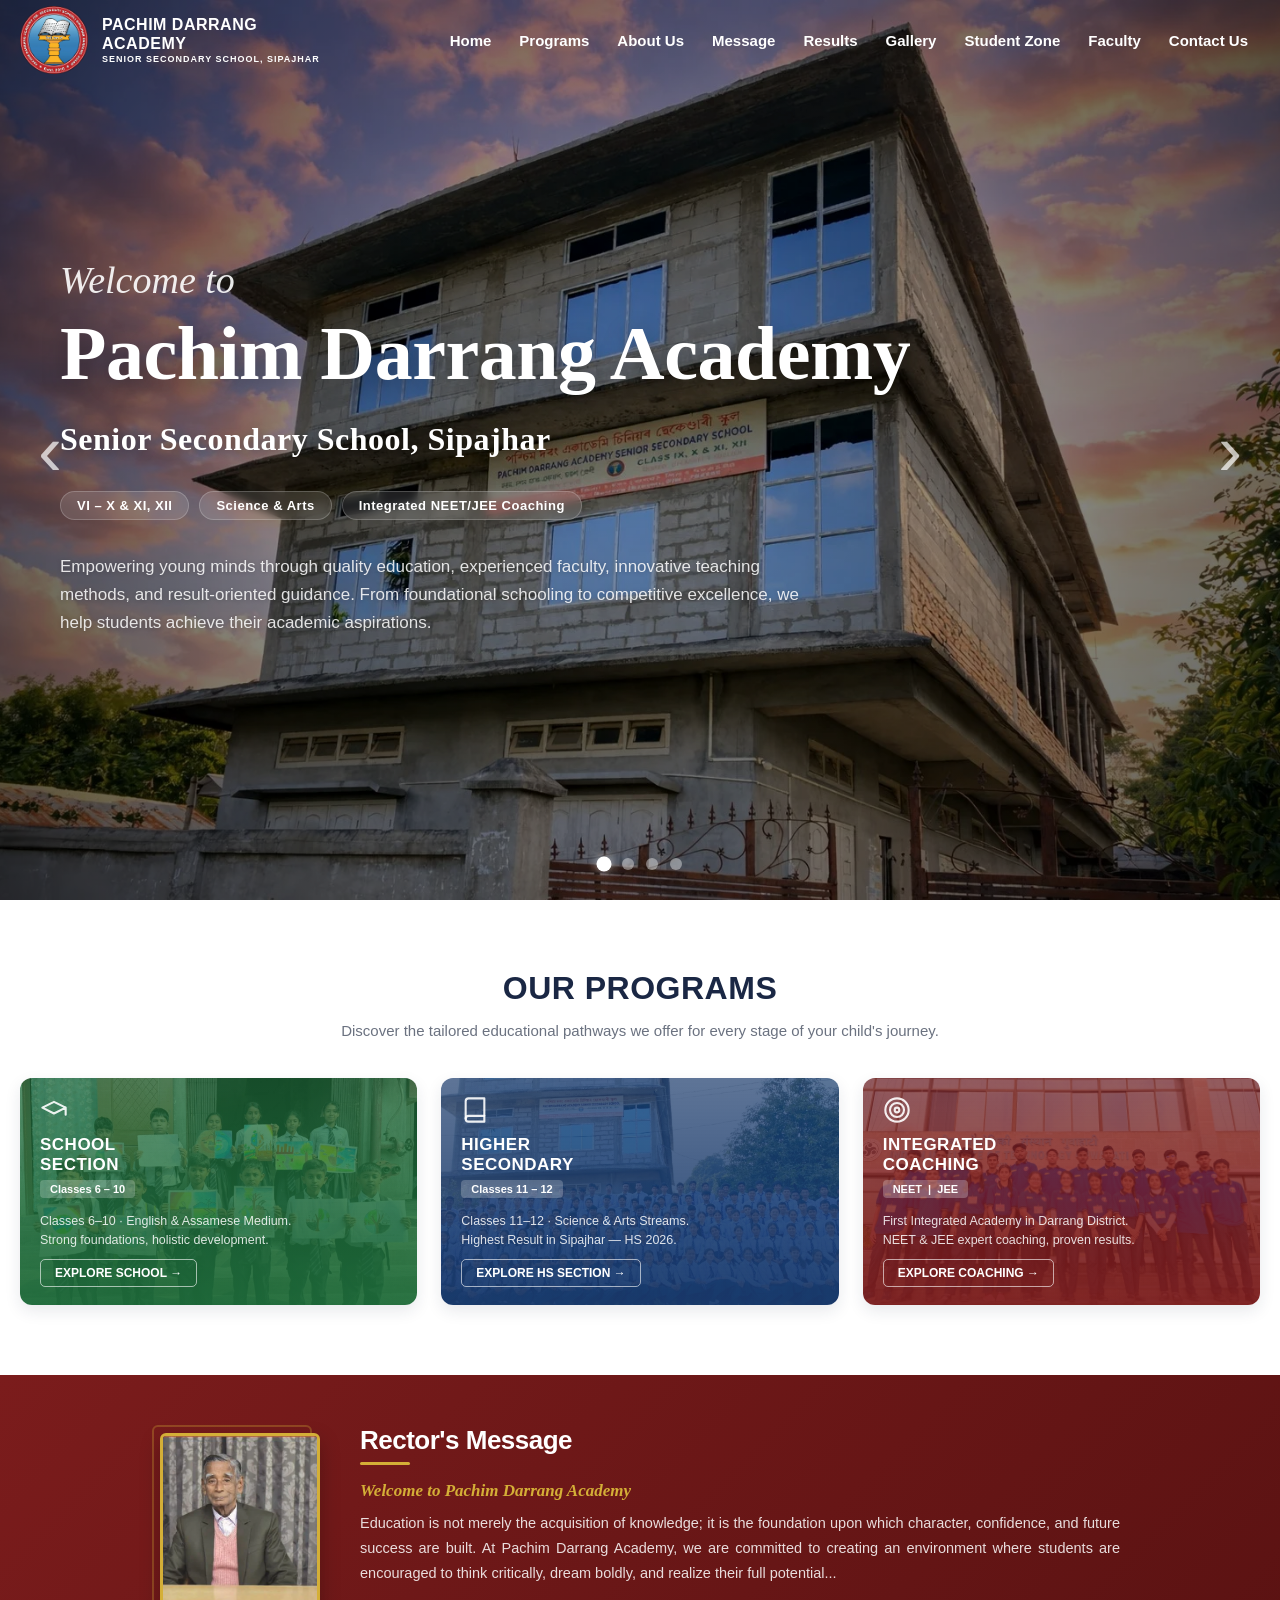
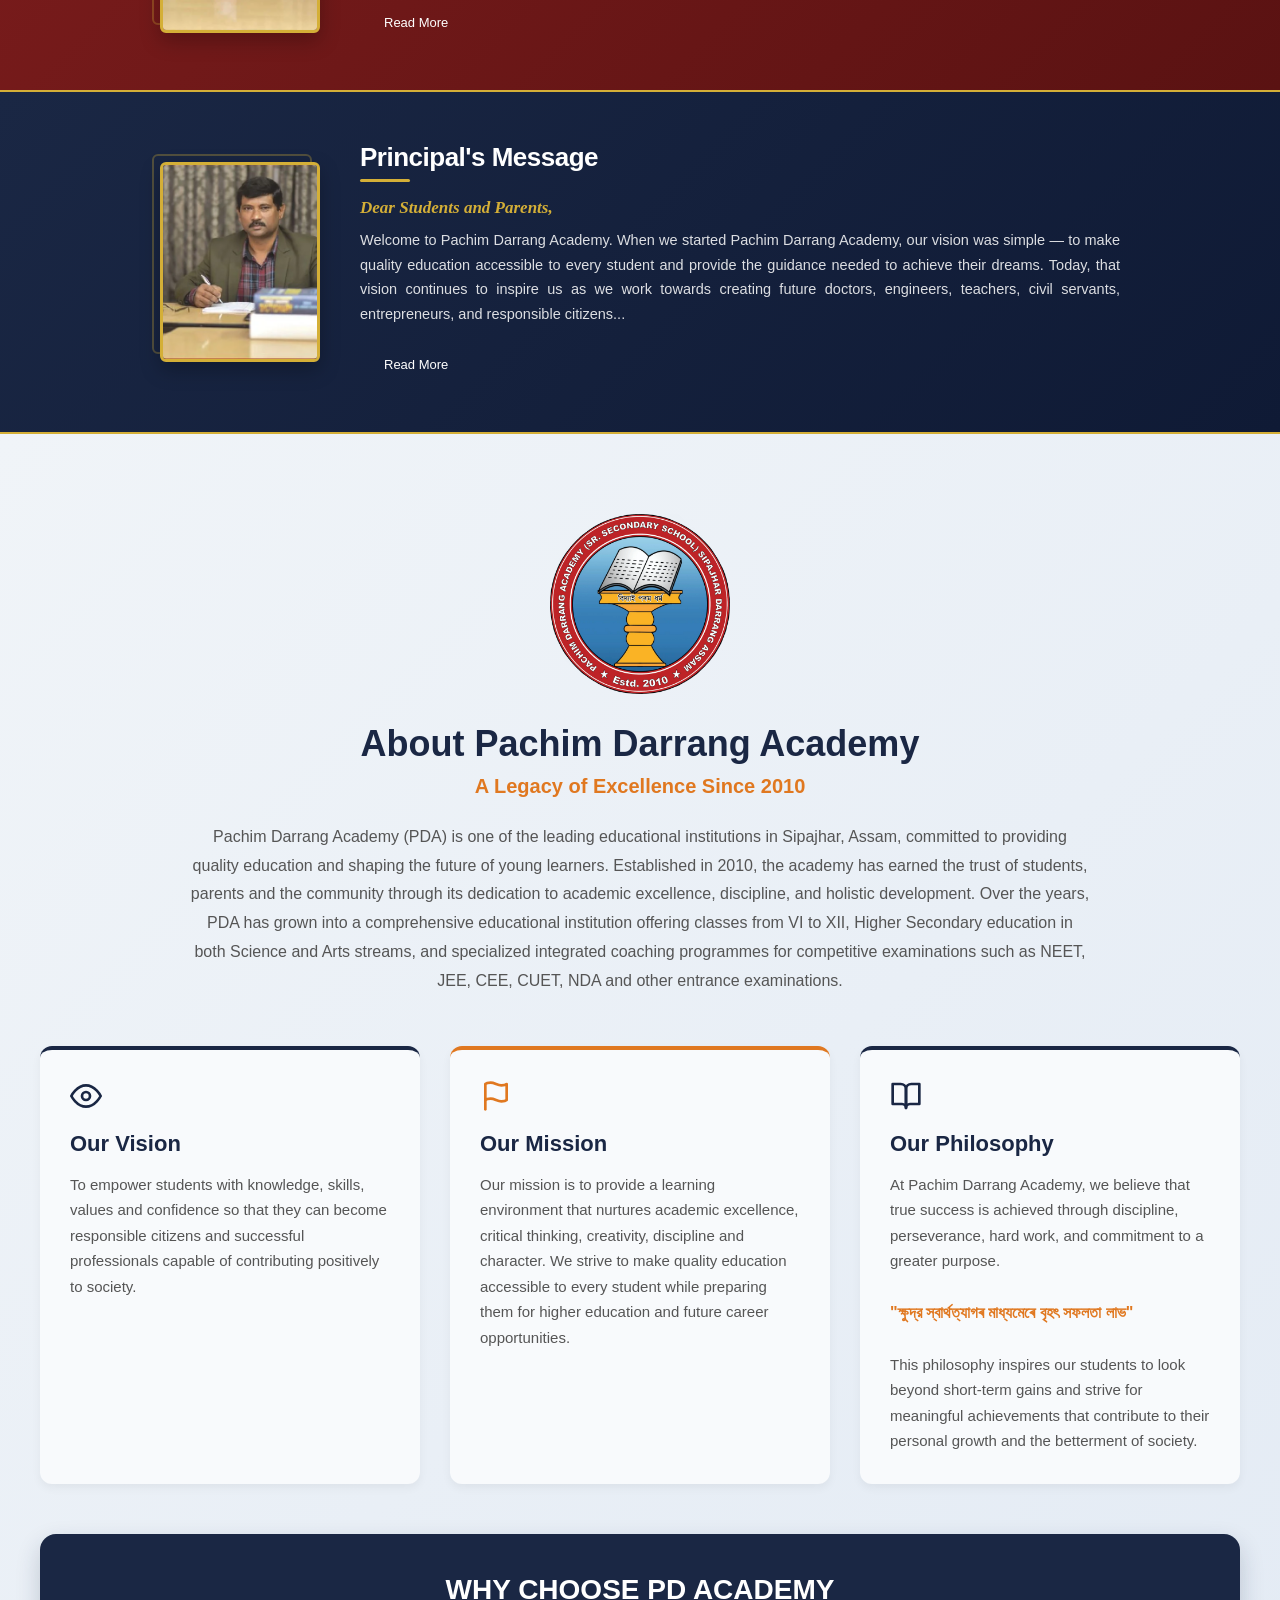
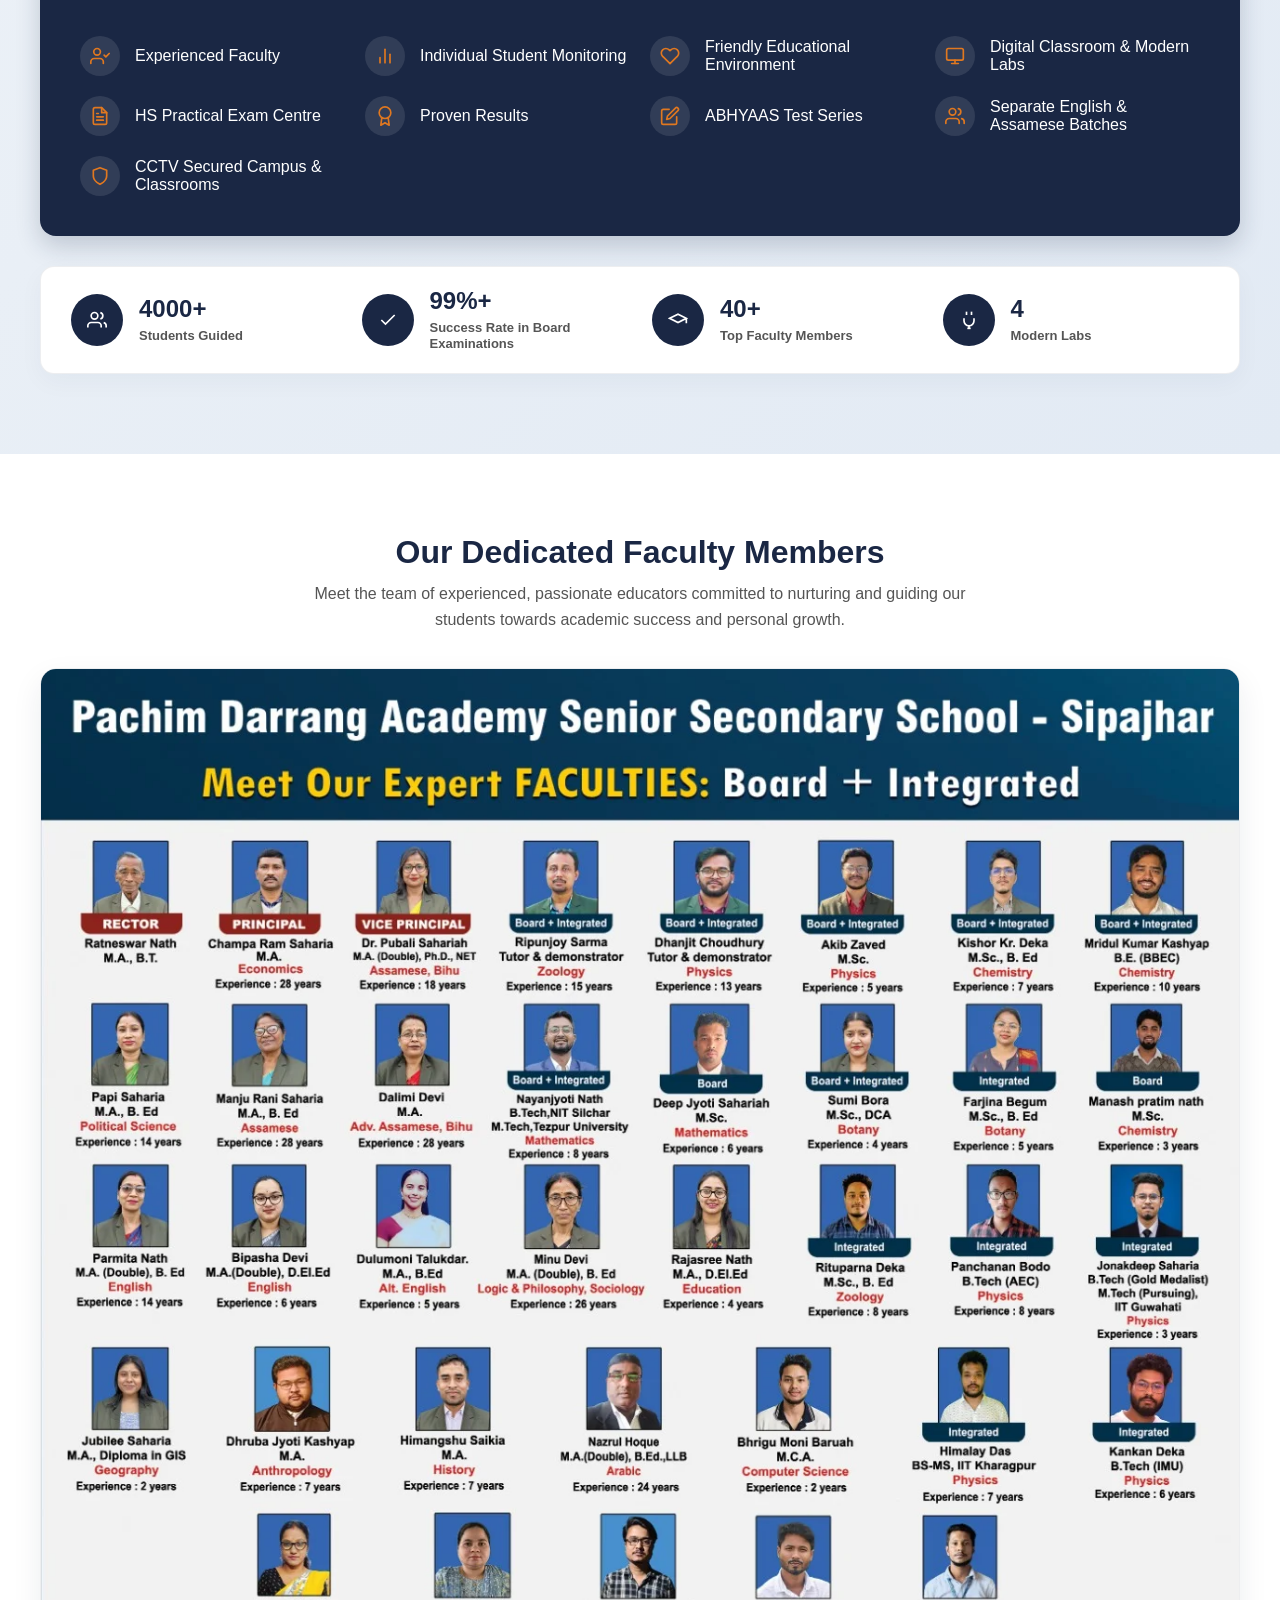
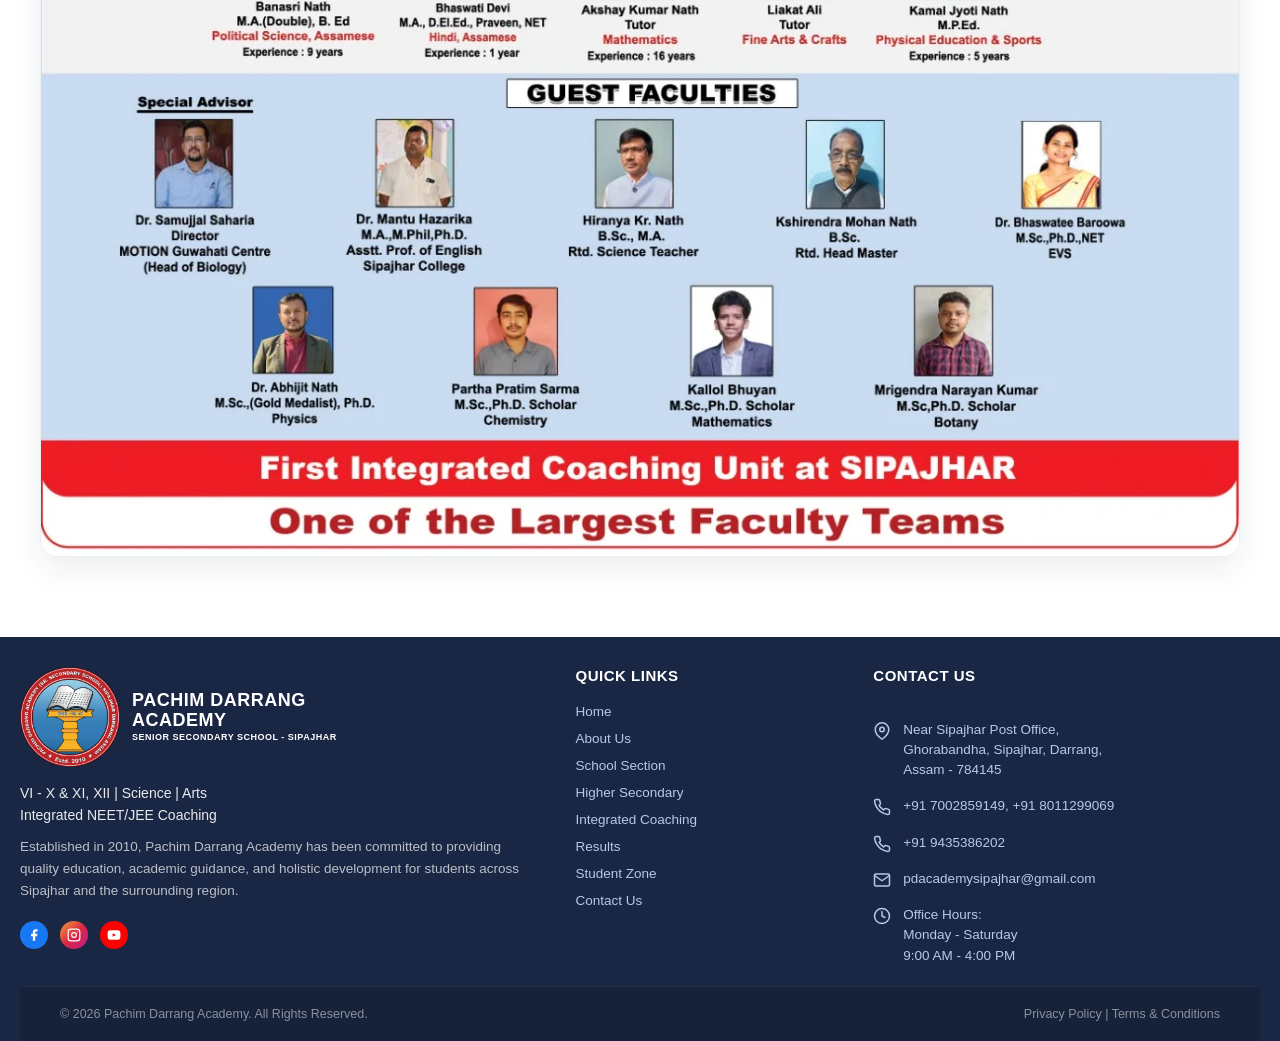
==== commit 8aa853e8: "Update index.html" ====
--- a/index.html
+++ b/index.html
@@ -13,18 +13,20 @@
   <link
     href="https://fonts.googleapis.com/css2?family=Inter:wght@400;500;600;700;800&family=Playfair+Display:ital,wght@0,600;0,700;1,600;1,700&family=Dancing+Script:wght@700&display=swap"
     rel="stylesheet" />
-  <link rel="stylesheet" href="assets/css/style.css?v=2" />
-  <link rel="stylesheet" href="assets/css/pages.css?v=2" />
-  <link rel="stylesheet" href="assets/css/responsive.css?v=2" />
+  <link rel="stylesheet" href="/assets/css/style.css?v=2" />
+  <link rel="stylesheet" href="/assets/css/pages.css?v=2" />
+  <link rel="stylesheet" href="/assets/css/responsive.css?v=2" />
   <meta property="og:title" content="Pachim Darrang Academy | Senior Secondary School in Sipajhar" />
   <meta property="og:description"
     content="Pachim Darrang Academy is a premier senior secondary school in Sipajhar, Assam, offering Science, Arts, and Integrated NEET/JEE coaching since 2010." />
   <meta property="og:type" content="website" />
-  <link rel="shortcut icon" href="favicon.ico" type="image/x-icon" />
-  <link rel="icon" type="image/png" sizes="16x16" href="assets/images/favicon/favicon-16x16.png" />
-  <link rel="icon" type="image/png" sizes="32x32" href="assets/images/favicon/favicon-32x32.png" />
-  <link rel="icon" type="image/png" sizes="48x48" href="assets/images/favicon/favicon-48x48.png" />
-  <link rel="apple-touch-icon" sizes="180x180" href="assets/images/favicon/apple-touch-icon.png" />
+  <meta property="og:url" content="https://pachimdarrangacademy.com/" />
+  <meta property="og:image" content="https://pachimdarrangacademy.com/assets/images/favicon/android-chrome-512x512.png" />
+  <link rel="shortcut icon" href="/favicon.ico" type="image/x-icon" />
+  <link rel="icon" type="image/png" sizes="16x16" href="/assets/images/favicon/favicon-16x16.png" />
+  <link rel="icon" type="image/png" sizes="32x32" href="/assets/images/favicon/favicon-32x32.png" />
+  <link rel="icon" type="image/png" sizes="48x48" href="/assets/images/favicon/favicon-48x48.png" />
+  <link rel="apple-touch-icon" sizes="180x180" href="/assets/images/favicon/apple-touch-icon.png" />
 </head>
 
 <body class="is-home">
@@ -33,7 +35,7 @@
   <!-- NAVBAR -->
   <nav>
     <div class="nav-inner">
-      <div class="logo"><img src="/assets/images/favicon/android-chrome-512x512.png" alt="Pachim Darrang Academy Logo"
+      <div class="logo"><img src="/assets/images/logos/logo-new.png?v=3" alt="Pachim Darrang Academy Logo"
           class="logo-img" />
         <div class="logo-text">
           <div class="site-title">PACHIM DARRANG<br>ACADEMY</div>
@@ -157,7 +159,7 @@
     <div class="message-preview-container">
       <div class="message-preview-photo">
         <div class="photo-frame"></div>
-        <img src="assets/images/faculty/rector.webp" alt="Rector Ratneswar Nath" />
+        <img src="/assets/images/faculty/rector.webp" alt="Rector Ratneswar Nath" />
       </div>
       <div class="message-preview-content">
         <h2>Rector's Message</h2>
@@ -178,7 +180,7 @@
     <div class="message-preview-container">
       <div class="message-preview-photo">
         <div class="photo-frame"></div>
-        <img src="assets/images/faculty/principal.webp" alt="Principal Champa Ram Saharia" />
+        <img src="/assets/images/faculty/principal.webp" alt="Principal Champa Ram Saharia" />
       </div>
       <div class="message-preview-content">
         <h2>Principal's Message</h2>
@@ -202,7 +204,7 @@
 
       <!-- Main Info -->
       <div style="text-align: center; margin-bottom: 50px;">
-        <img src="assets/images/logos/logo-new.png?v=3" alt="PDA Logo"
+        <img src="/assets/images/logos/logo-new.png?v=3" alt="PDA Logo"
           style="height: 180px; max-width: 100%; width: auto; object-fit: contain; transform: translateZ(0); will-change: transform; backface-visibility: hidden; image-rendering: auto; margin-bottom: 25px;" />
         <h2 style="font-size: 36px; font-weight: 800; color: var(--navy); margin-bottom: 10px;">About Pachim Darrang
           Academy</h2>
@@ -450,7 +452,7 @@
         academic success and personal growth.
       </p>
       <div class="faculty-photo-card">
-        <img src="assets/images/faculty/faculty.webp" alt="Pachim Darrang Academy Faculty Members"
+        <img src="/assets/images/faculty/faculty.webp" alt="Pachim Darrang Academy Faculty Members"
           class="faculty-photo-img" />
       </div>
     </div>
@@ -461,7 +463,7 @@
     <div class="footer-inner">
       <div class="footer-col brand-col">
         <div class="footer-logo-row">
-          <img src="assets/images/logos/logo-new.png?v=3" alt="PDA Logo" class="footer-logo" />
+          <img src="/assets/images/logos/logo-new.png?v=3" alt="PDA Logo" class="footer-logo" />
           <div class="footer-brand-text">
             <h2>PACHIM DARRANG<br>ACADEMY</h2>
             <p>SENIOR SECONDARY SCHOOL - SIPAJHAR</p>
@@ -571,8 +573,8 @@
     </div>
   </footer>
 
-  <script src="assets/js/navigation.js"></script>
-  <script src="assets/js/main.js"></script>
+  <script src="/assets/js/navigation.js"></script>
+  <script src="/assets/js/main.js"></script>
 </body>
 
 </html>
